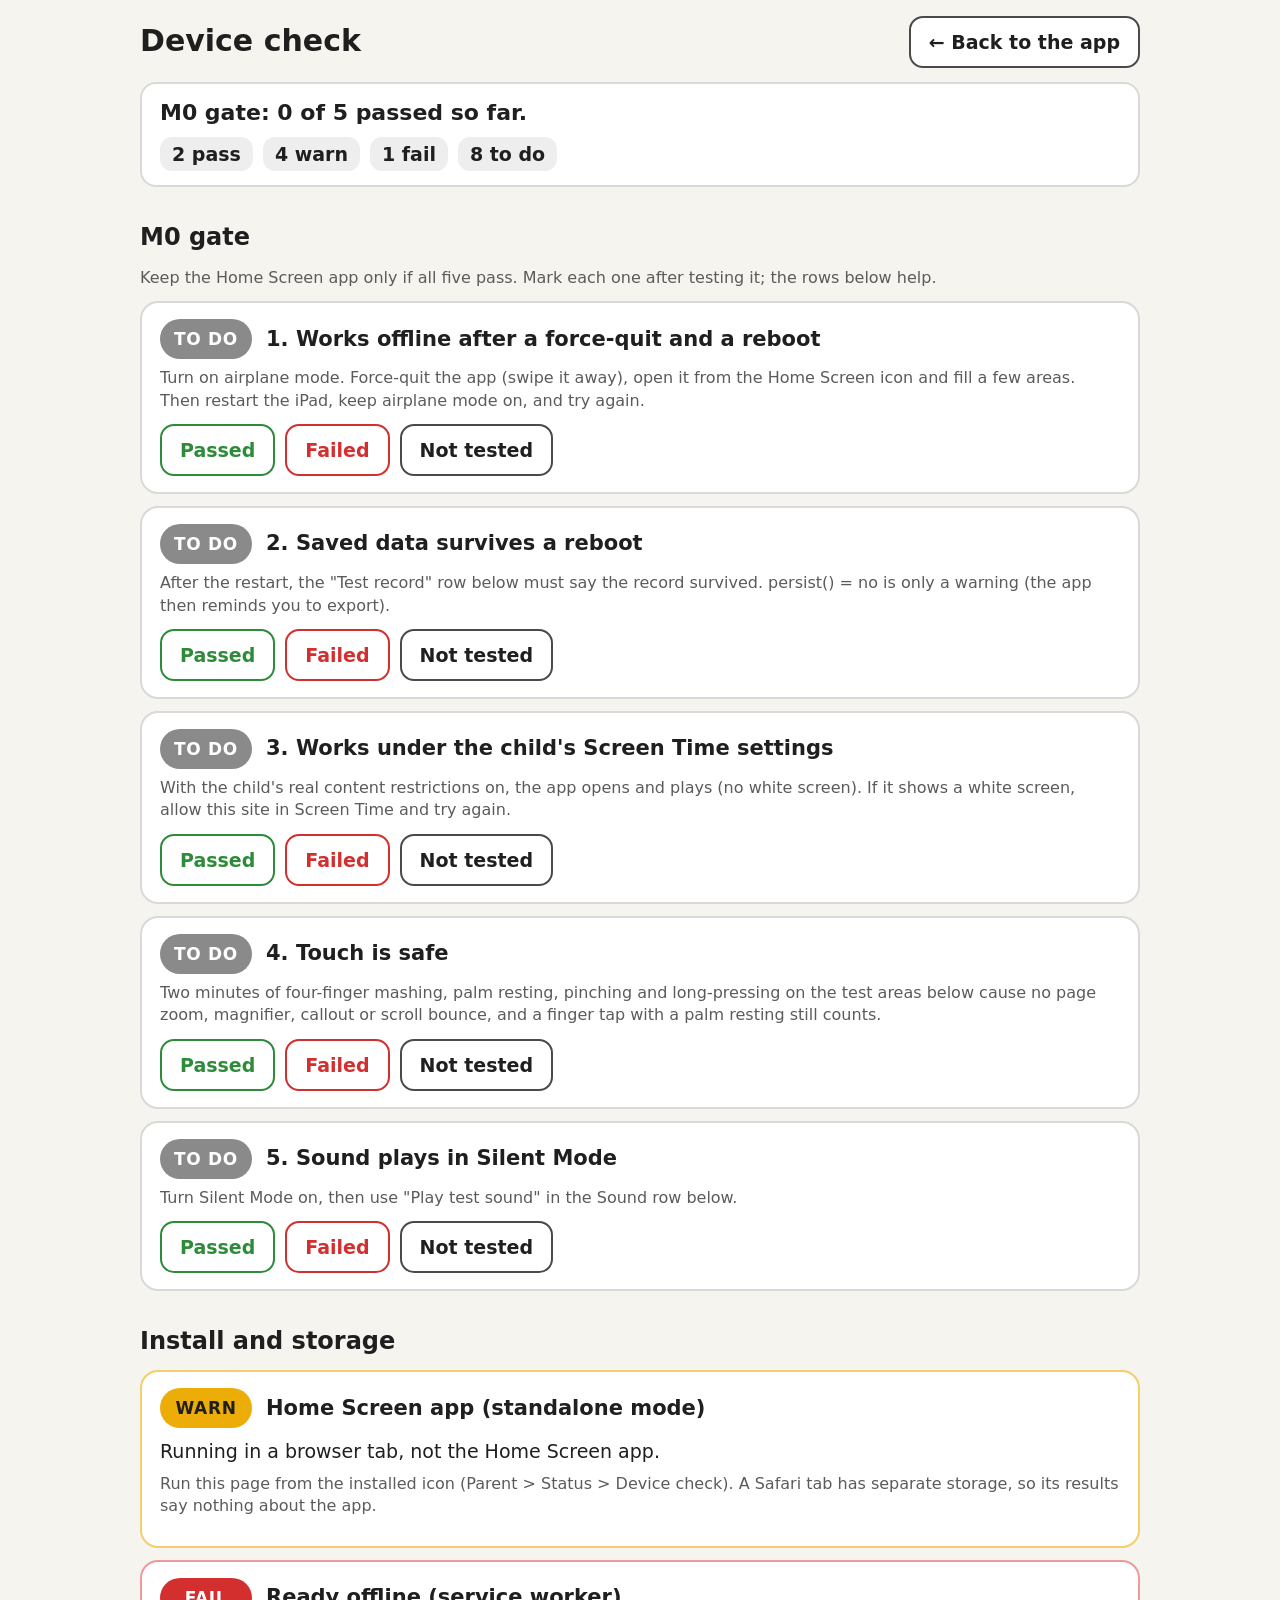
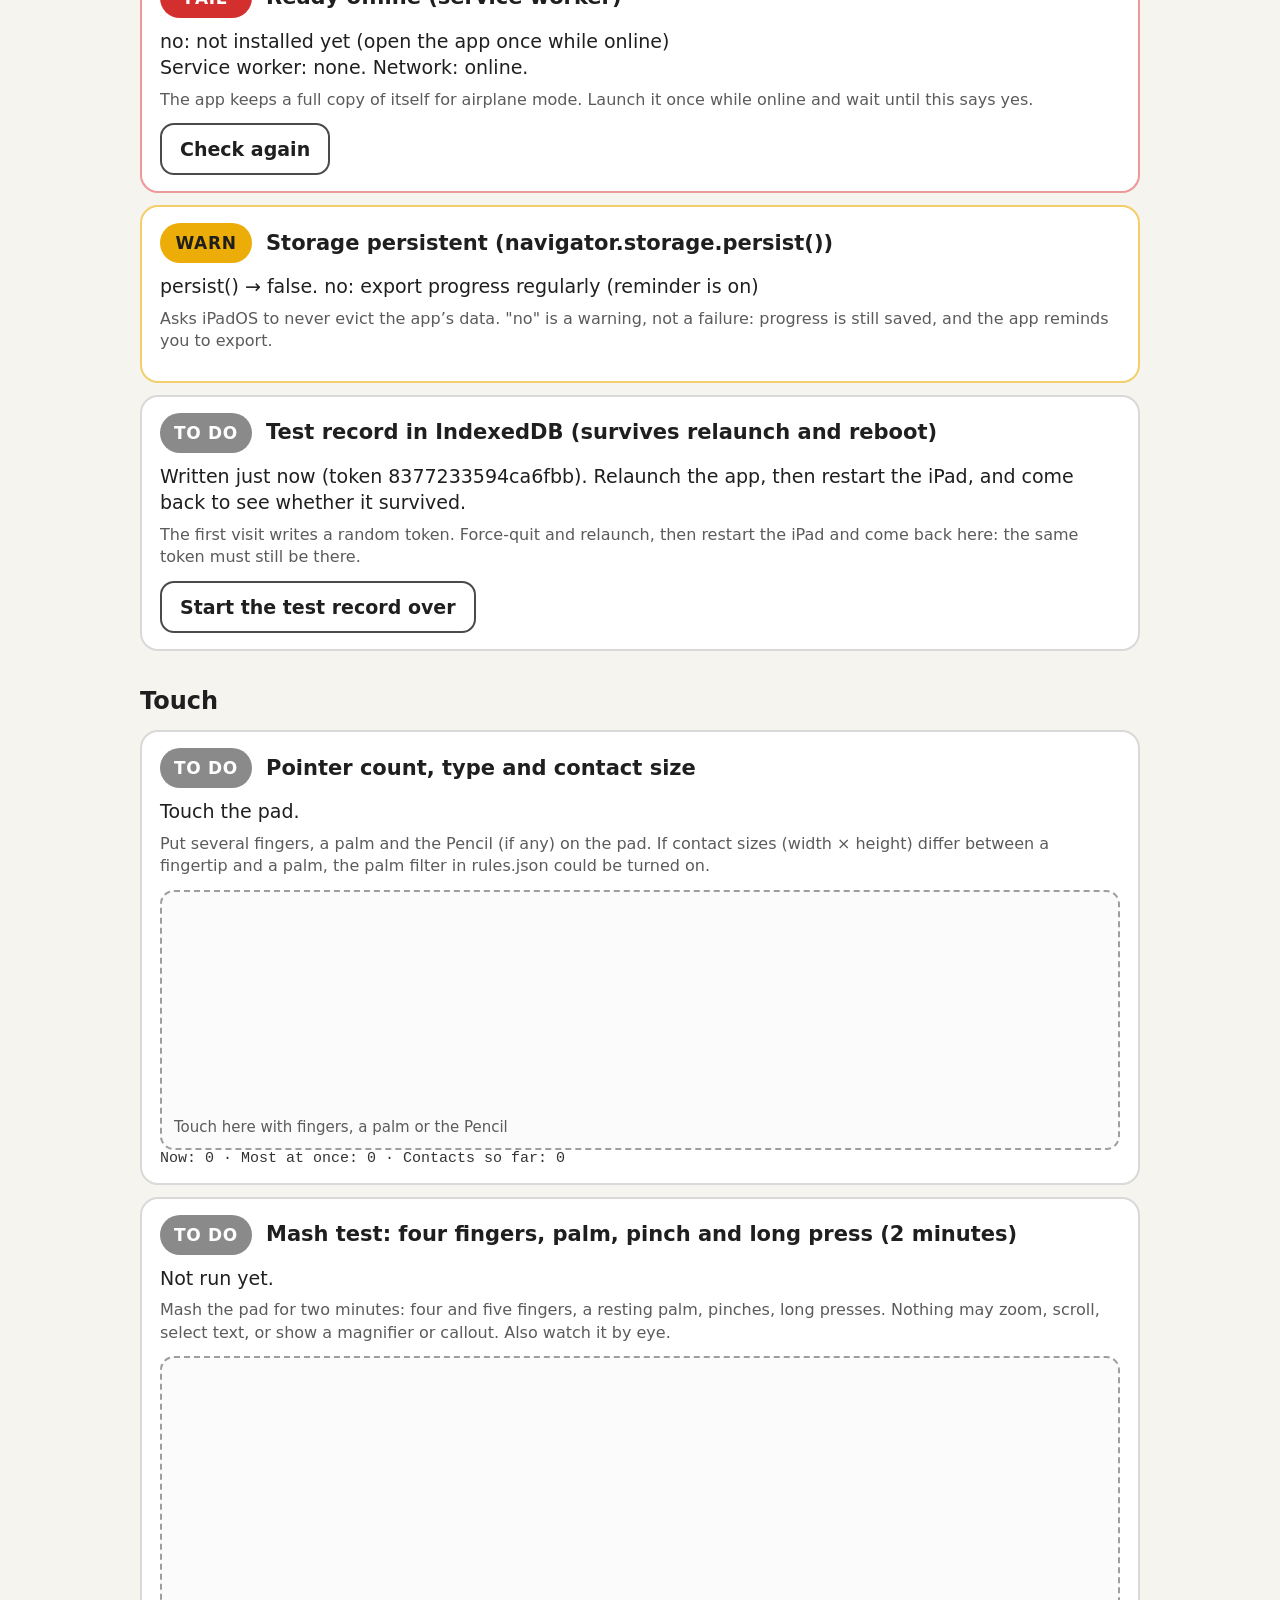
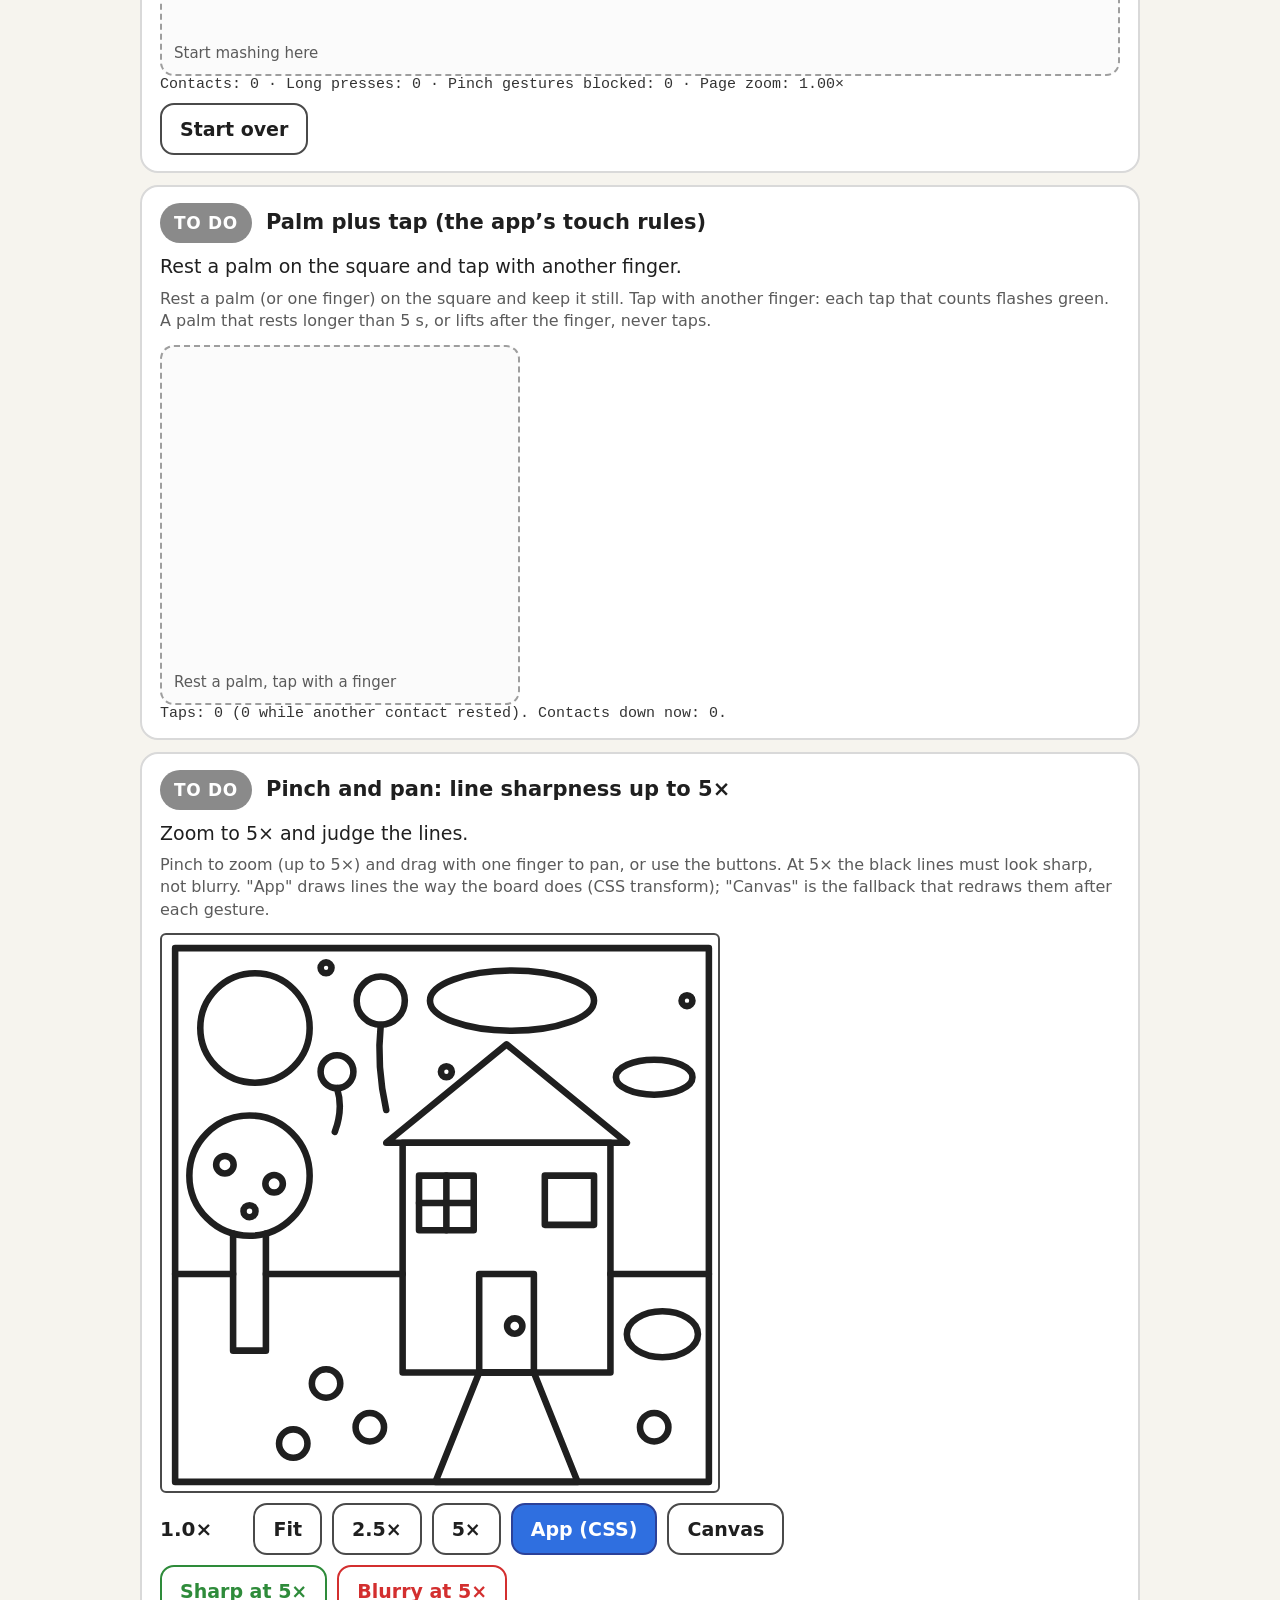
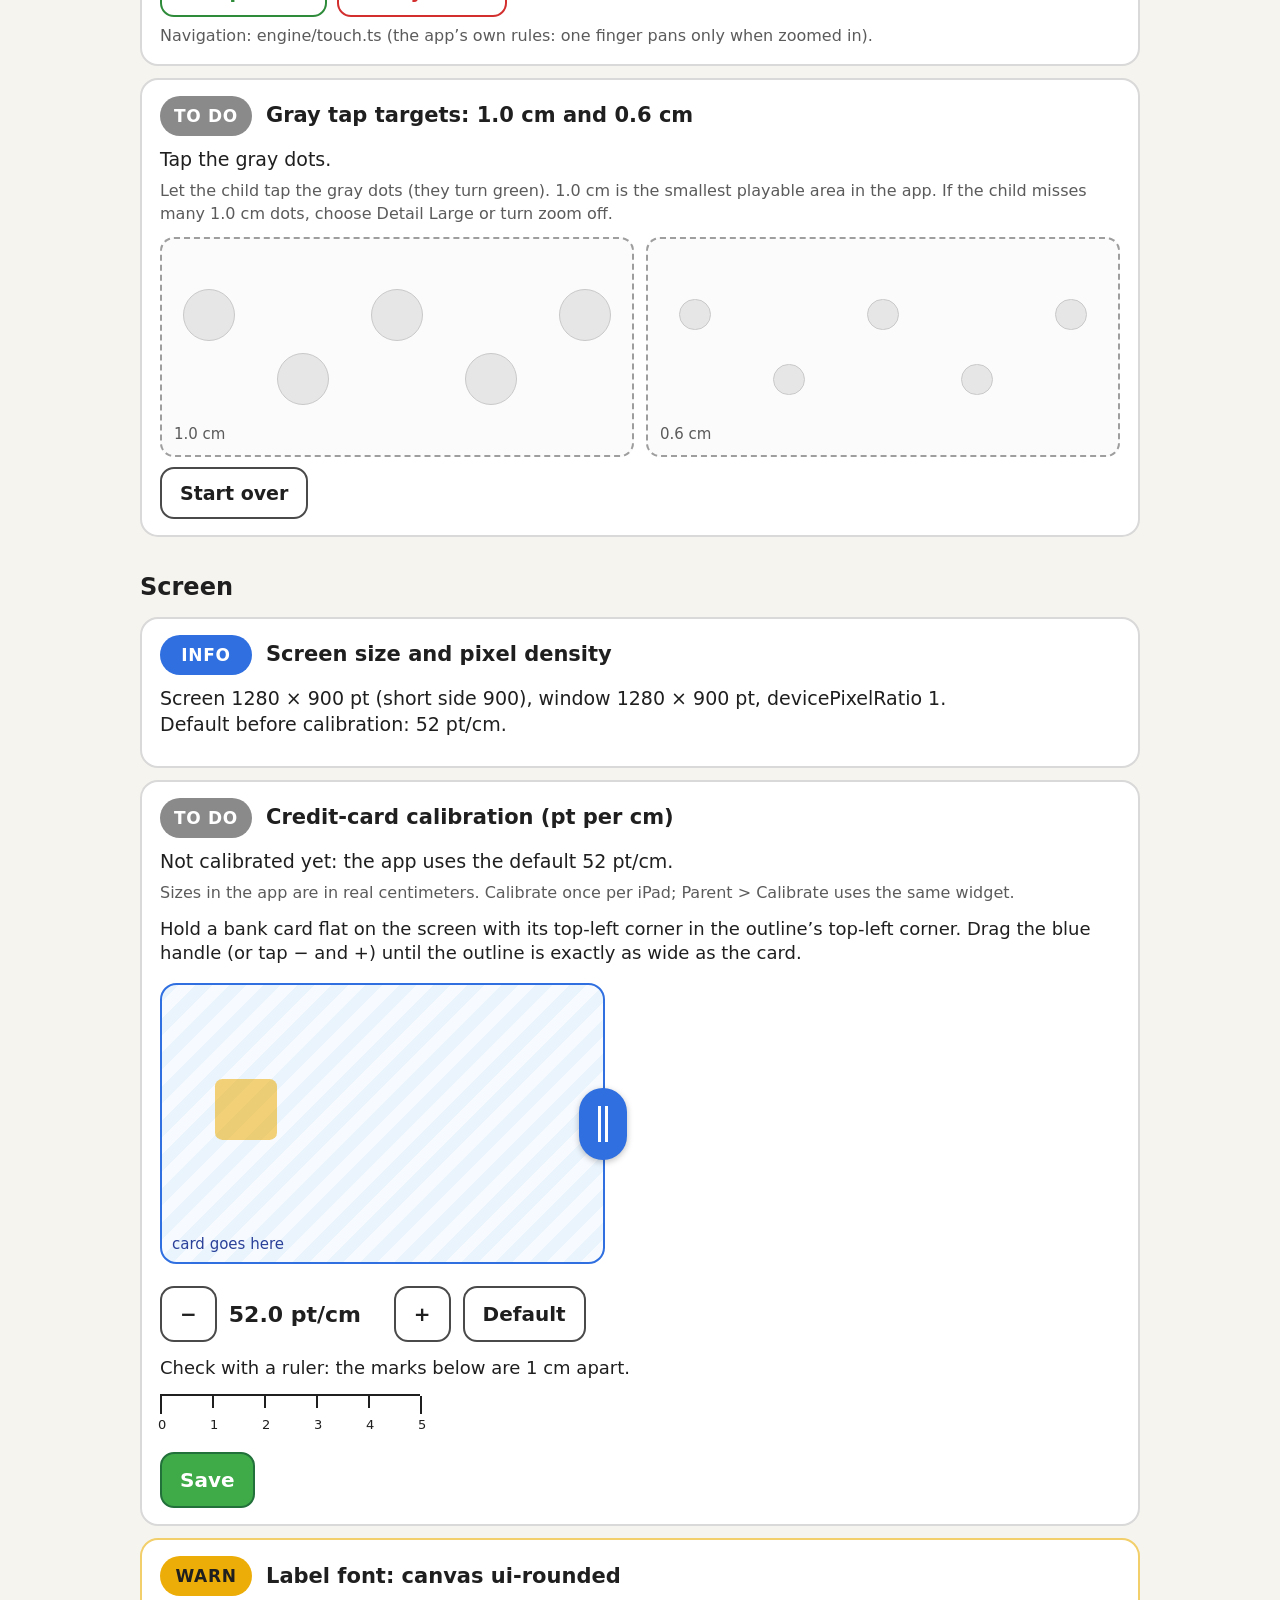
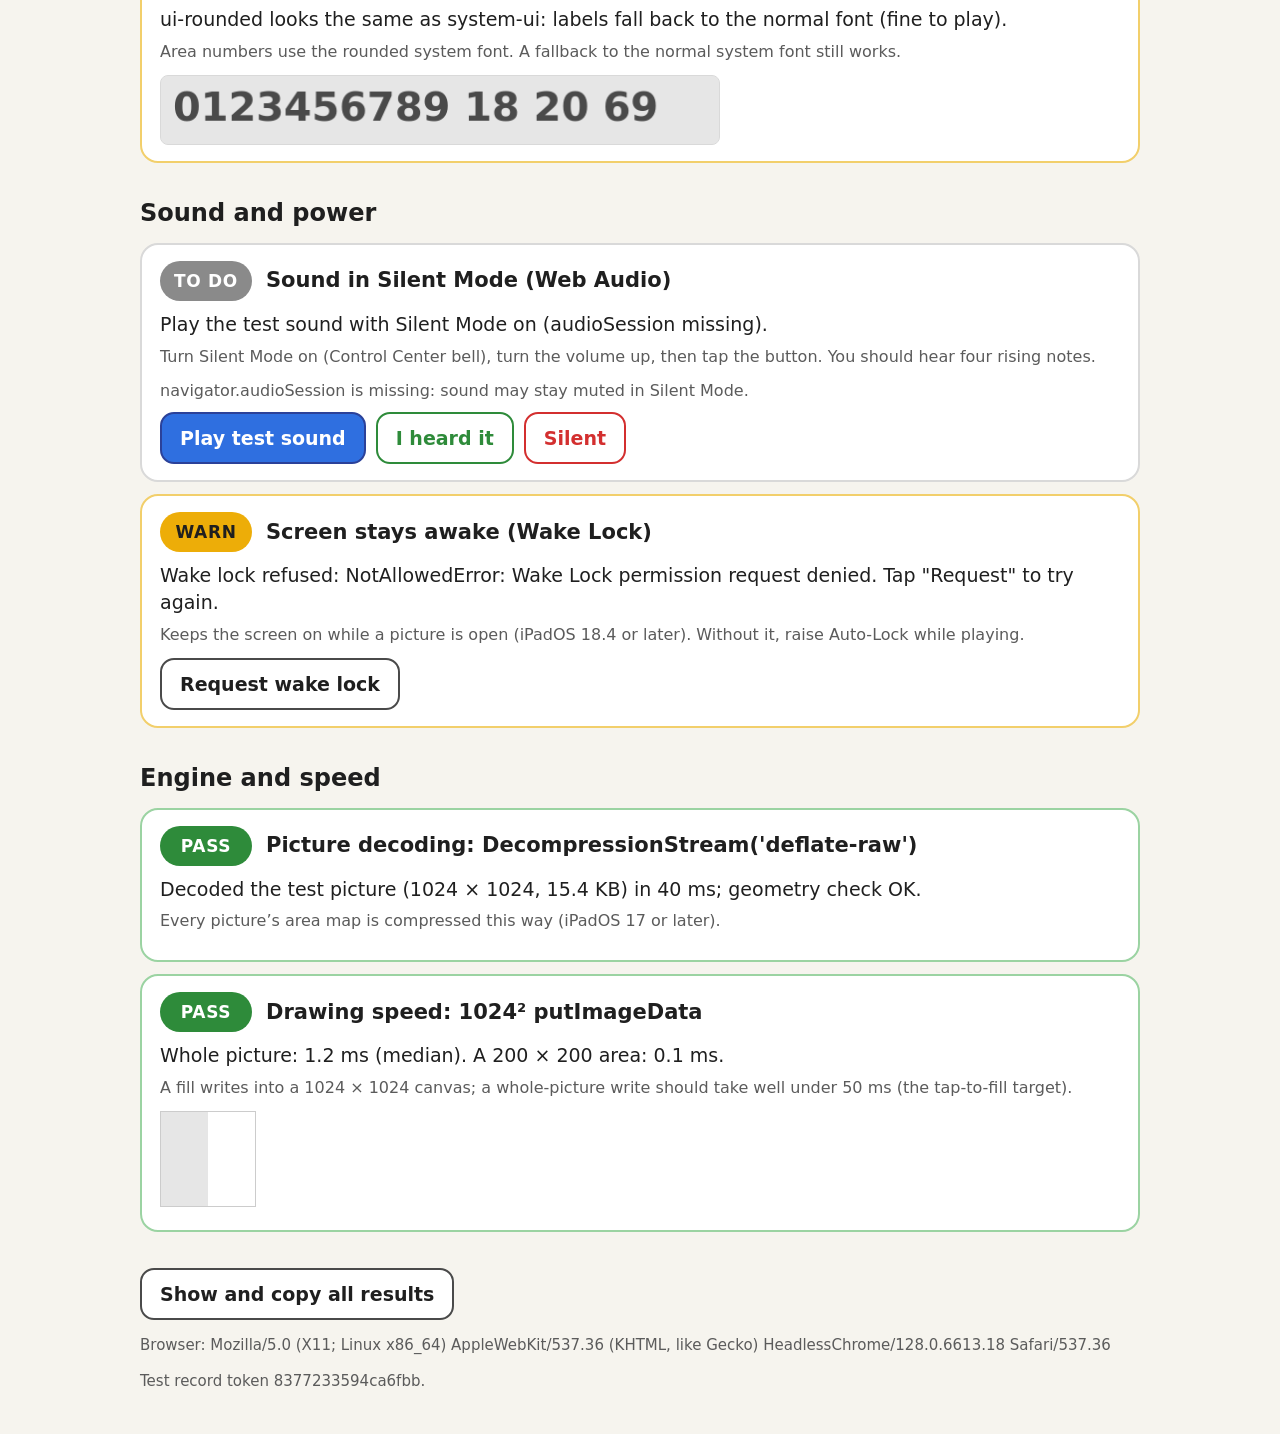
==== check.html @ 1b54b879 "Deploy 765f2a9235a5 from 115c218" ====
<!doctype html>
<html lang="en">
<head>
  <script>(function () {
  var q = location.search;
  var mute = /[?&]mute\b/.test(q) || navigator.webdriver === true || (false && !/[?&]sound\b/.test(q));
  if (!mute) return;
  window.__cbnMuted = true;
  var AC = window.AudioContext || window.webkitAudioContext;
  if (AC) {
    var getDest = null;
    for (var p = AC.prototype; p && !getDest; p = Object.getPrototypeOf(p)) {
      var d = Object.getOwnPropertyDescriptor(p, 'destination');
      if (d && d.get) getDest = d.get;
    }
    var Muted = class extends AC {
      constructor(options) {
        super(options);
        var silent = this.createGain();
        silent.gain.value = 0;
        silent.connect(getDest.call(this));
        Object.defineProperty(this, 'destination', { value: silent, configurable: true });
      }
    };
    window.AudioContext = Muted;
    window.webkitAudioContext = Muted;
  }
  var play = HTMLMediaElement.prototype.play;
  HTMLMediaElement.prototype.play = function () { this.muted = true; return play.call(this); };
})();</script>

  <meta charset="utf-8" />
  <meta name="viewport" content="width=device-width, initial-scale=1, viewport-fit=cover, user-scalable=no" />
  <meta name="mobile-web-app-capable" content="yes" />
  <meta name="apple-mobile-web-app-capable" content="yes" />
  <meta name="apple-mobile-web-app-status-bar-style" content="default" />
  <meta name="apple-mobile-web-app-title" content="Colors" />
  <meta name="theme-color" content="#FFFFFF" />
  <meta name="format-detection" content="telephone=no" />
  <link rel="manifest" href="./manifest.webmanifest" />
  <link rel="apple-touch-icon" href="./icons/apple-touch-icon.png" />
  <link rel="icon" type="image/png" sizes="192x192" href="./icons/icon-192.png" />
  <title>Device check · Color by Numbers</title>
  <style>:root{--lightningcss-light:initial;--lightningcss-dark: ;color-scheme:light;--ink:#1f1f1f;--muted:#5b5b5b;--line:#d9d9d9;--pass:#2e8b3a;--warn:#edad08;--fail:#d32f2f;--todo:#8a8a8a;--info:#2f6fe0}*{box-sizing:border-box}html{text-size-adjust:100%}body{color:var(--ink);touch-action:pan-y;overscroll-behavior:none;-webkit-tap-highlight-color:transparent;padding:max(16px, env(safe-area-inset-top)) max(16px, env(safe-area-inset-right)) max(24px, env(safe-area-inset-bottom)) max(16px, env(safe-area-inset-left));background:#f6f4ee;margin:0;font:18px/1.4 system-ui,-apple-system,sans-serif}#check{max-width:1000px;margin:0 auto}h1{margin:4px 0 6px;font-size:30px}h2{margin:34px 0 12px;font-size:24px}h3{margin:0;font-size:21px}a.back,button,.btn{min-width:52px;min-height:52px;color:var(--ink);touch-action:manipulation;-webkit-user-select:none;user-select:none;cursor:pointer;background:#fff;border:2px solid #4a4a4a;border-radius:14px;justify-content:center;align-items:center;gap:8px;padding:0 18px;font:600 19px system-ui,-apple-system,sans-serif;text-decoration:none;display:inline-flex}button.on{color:#fff;background:#2f6fe0;border-color:#2b4199}button.good{border-color:var(--pass);color:var(--pass)}button.bad{border-color:var(--fail);color:var(--fail)}.topbar{flex-wrap:wrap;justify-content:space-between;align-items:center;gap:12px;display:flex}.summary{border:2px solid var(--line);background:#fff;border-radius:16px;margin:14px 0 0;padding:14px 18px;font-size:19px}.summary strong{font-size:22px}.counts{flex-wrap:wrap;gap:10px;margin-top:8px;display:flex}.item{border:2px solid var(--line);background:#fff;border-radius:18px;margin:12px 0;padding:16px 18px}.item[data-status=pass]{border-color:#9bd3a2}.item[data-status=warn]{border-color:#f2cf6b}.item[data-status=fail]{border-color:#ee9a9a}.item-head{align-items:center;gap:14px;display:flex}.pill{letter-spacing:.04em;color:#fff;background:var(--todo);border-radius:20px;flex:none;justify-content:center;align-items:center;min-width:92px;height:40px;padding:0 12px;font:800 17px system-ui,-apple-system,sans-serif;display:inline-flex}.pill[data-status=pass]{background:var(--pass)}.pill[data-status=warn]{background:var(--warn);color:#1f1f1f}.pill[data-status=fail]{background:var(--fail)}.pill[data-status=info]{background:var(--info)}.pill[data-status=running]{background:#6b2c83}.detail{white-space:pre-line;margin:10px 0 0;font-size:19px}.detail:empty{display:none}.help{color:var(--muted);margin:8px 0 0;font-size:16px}.body{margin-top:12px}.row{flex-wrap:wrap;align-items:center;gap:10px;margin-top:10px;display:flex}.mono{white-space:pre-wrap;color:#333;font:15px ui-monospace,Menlo,monospace}.pad{touch-action:none;-webkit-user-select:none;user-select:none;-webkit-touch-callout:none;background:#fbfbfb;border:2px dashed #9e9e9e;border-radius:14px;position:relative;overflow:hidden}.pad .hint{color:var(--muted);pointer-events:none;font-size:15px;position:absolute;inset:auto 12px 10px}.dot{pointer-events:none;background:#2f6fe026;border:3px solid #2f6fe0;border-radius:50%;width:44px;height:44px;margin:-22px 0 0 -22px;position:absolute}.dot.big{background:#d95f1426;border-color:#d95f14}.flash{pointer-events:none;border:6px solid #3eaa48;border-radius:50%;width:72px;height:72px;margin:-36px 0 0 -36px;animation:.6s ease-out forwards flash;position:absolute}@keyframes flash{0%{opacity:1;transform:scale(.4)}to{opacity:0;transform:scale(1.3)}}.board{touch-action:none;-webkit-user-select:none;user-select:none;-webkit-touch-callout:none;background:#fff;border:2px solid #4a4a4a;border-radius:6px;position:relative;overflow:hidden}.stage{transform-origin:0 0;position:absolute;top:0;left:0}.stage img{-webkit-user-drag:none;-webkit-user-select:none;user-select:none;pointer-events:none;width:100%;height:100%;display:block}.board canvas.redraw{pointer-events:none;position:absolute;top:0;left:0}.zoom-readout{min-width:6ch;font:700 20px system-ui,-apple-system,sans-serif}.targets{grid-template-columns:1fr 1fr;gap:12px;display:grid}.targets .pad{height:220px}.target{pointer-events:none;background:#e6e6e6;border:1px solid #c9c9c9;border-radius:50%;transition:background .15s;position:absolute}.target.hit{background:#3eaa48;border-color:#22703a}.fontsample{border:1px solid var(--line);background:#e6e6e6;border-radius:8px;max-width:100%;display:block}.badge{background:#eee;border-radius:12px;padding:4px 12px;font-weight:700;display:inline-block}.badge.offline{background:#ffe9a8}footer{color:var(--muted);margin:36px 0 10px;font-size:15px}textarea.dump{width:100%;min-height:160px;font:13px ui-monospace,Menlo,monospace}</style>
  <script type="module" crossorigin src="./assets/check--JXqQwEp.js"></script>
  <link rel="modulepreload" crossorigin href="./assets/db-B4XbDQPq.js">
</head>
<body>
  <!-- Platform workstream: the M0 device check (PLAN §3, §10 "check.html items"). In the manifest scope on purpose. -->
  <div id="check"><p>Loading the device check…</p></div>
</body>
</html>
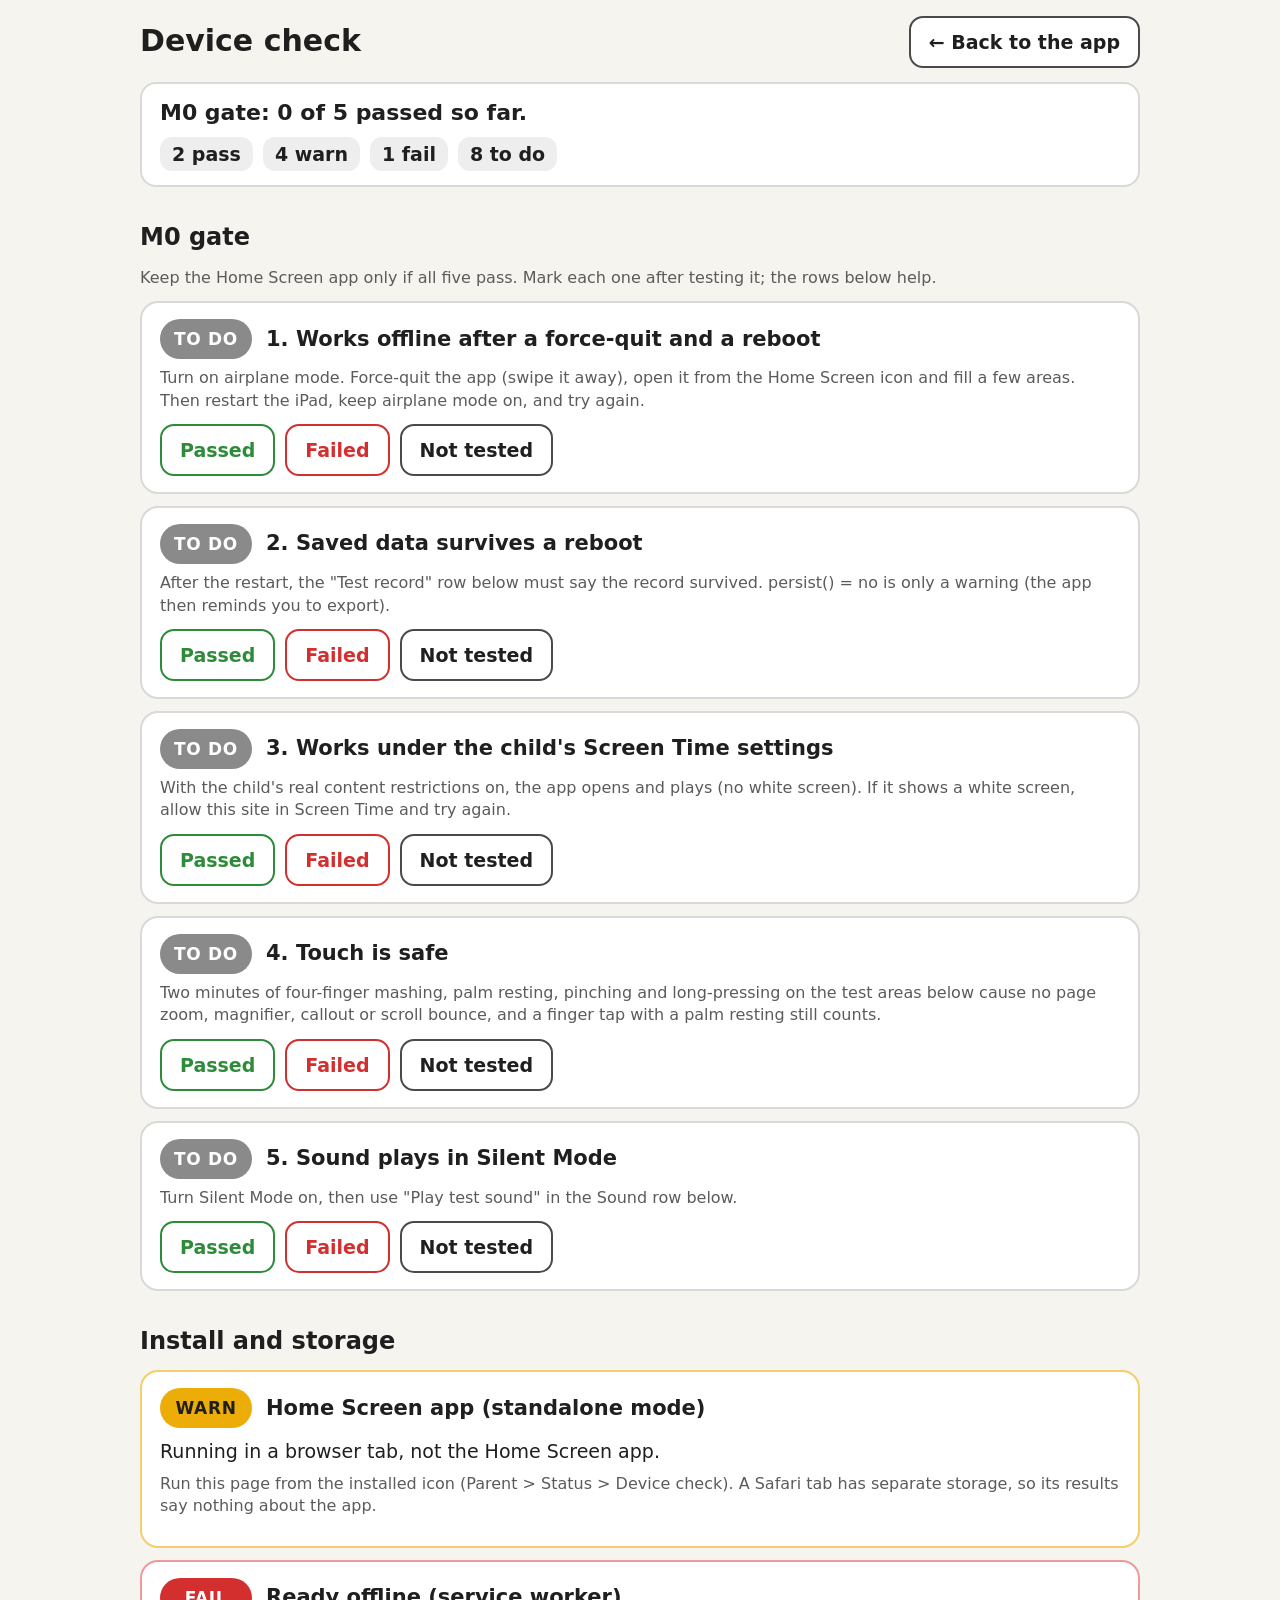
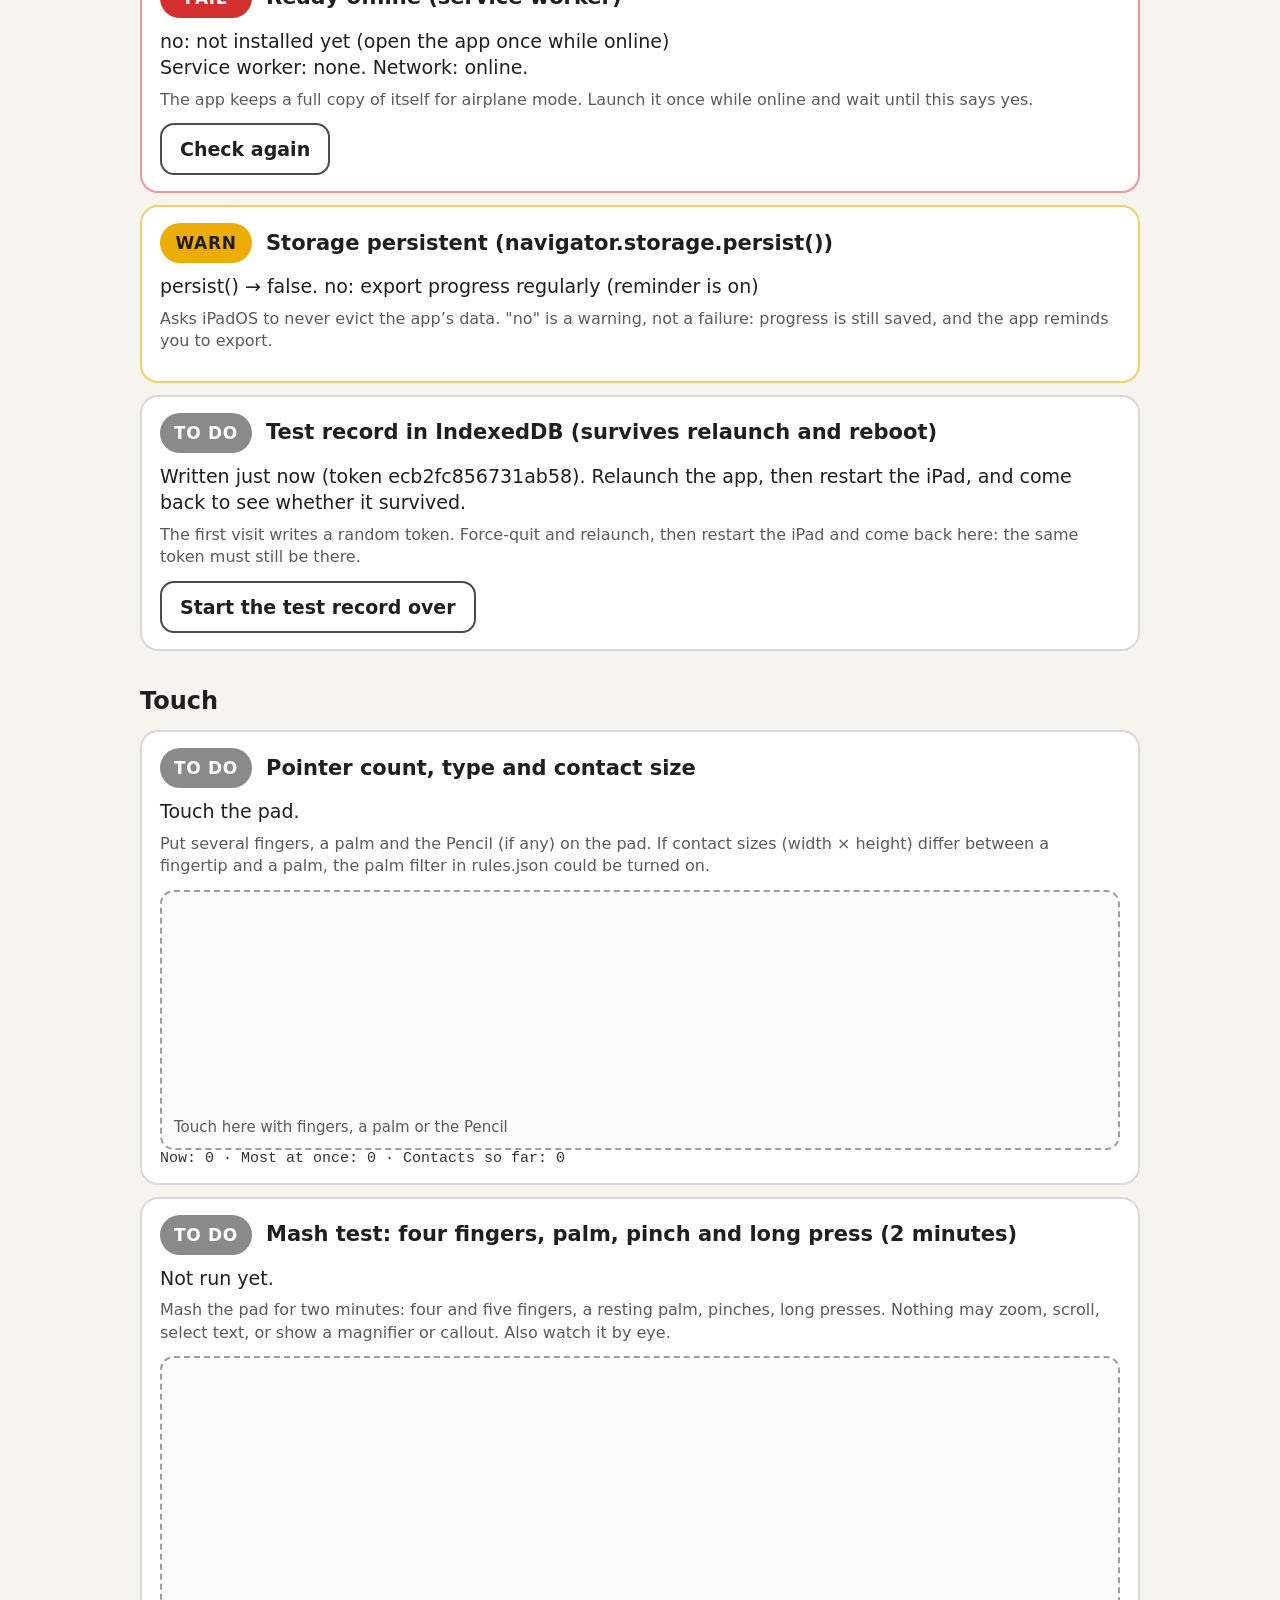
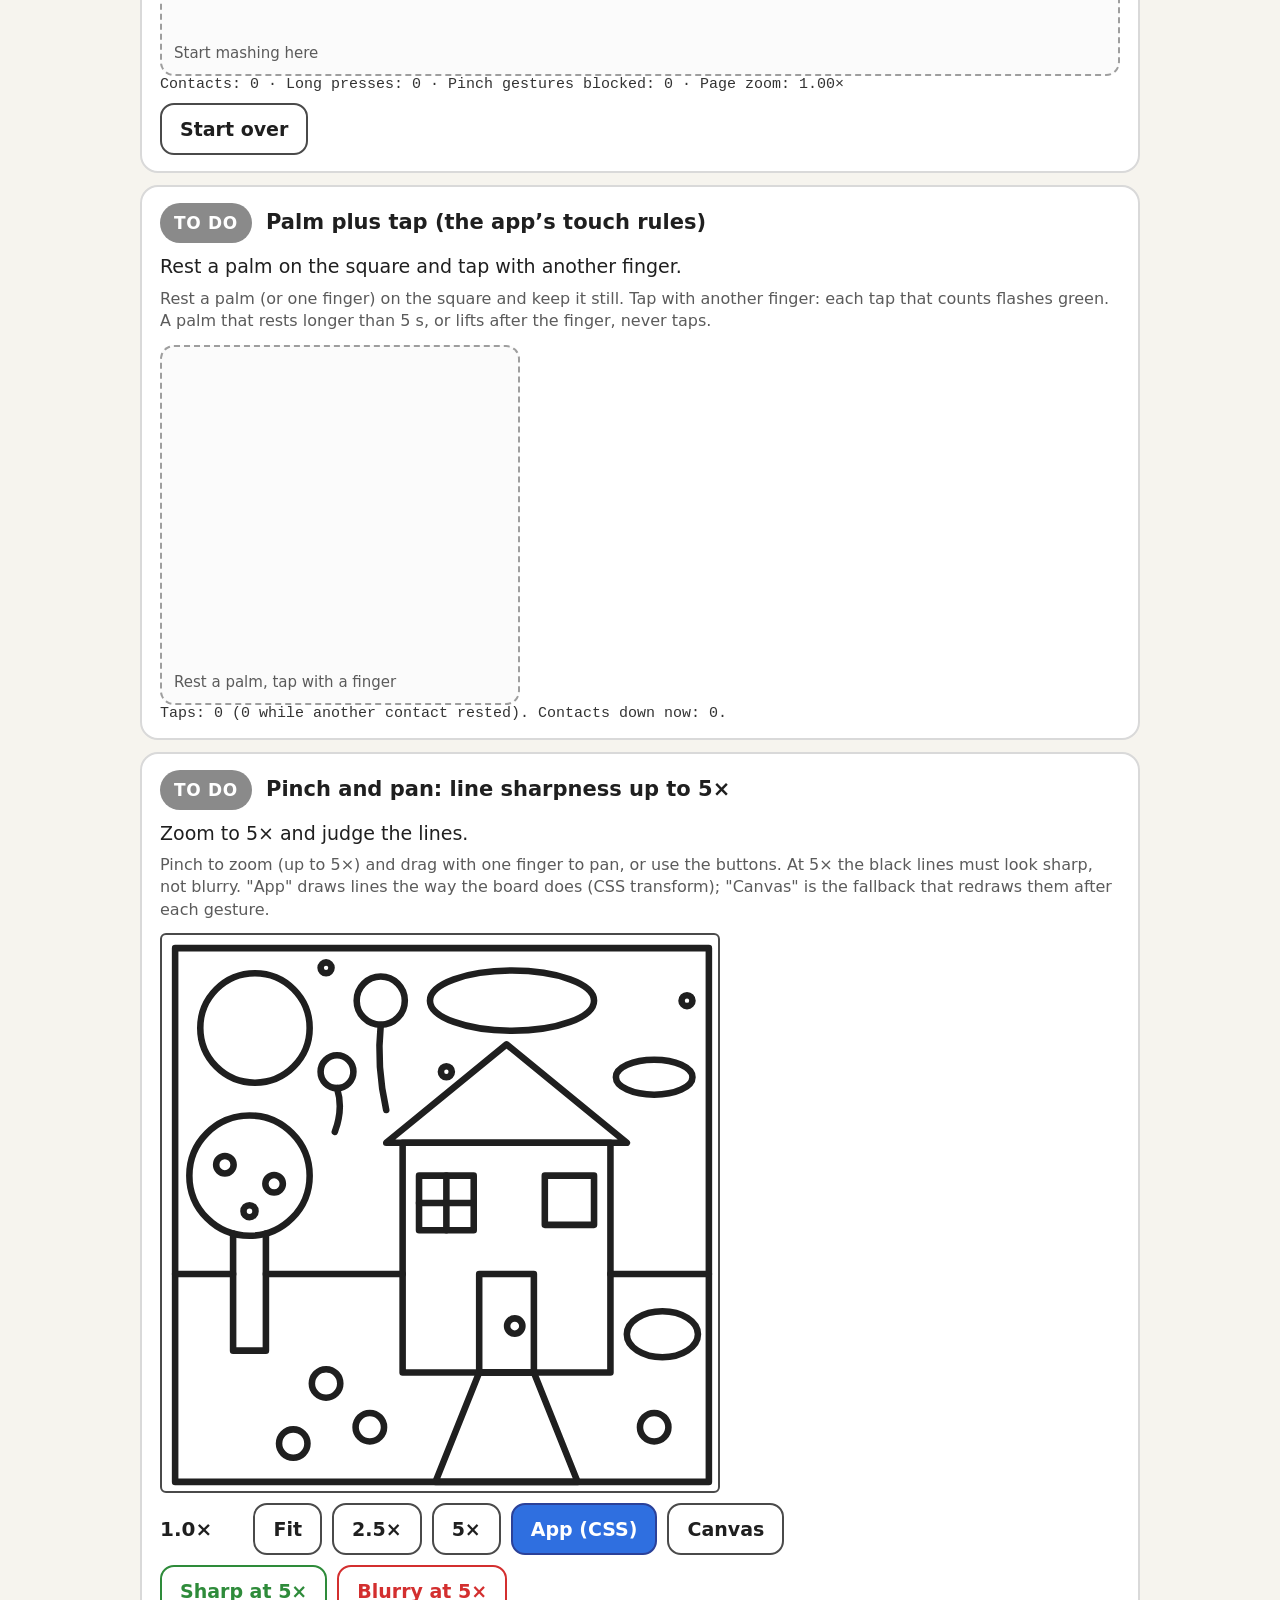
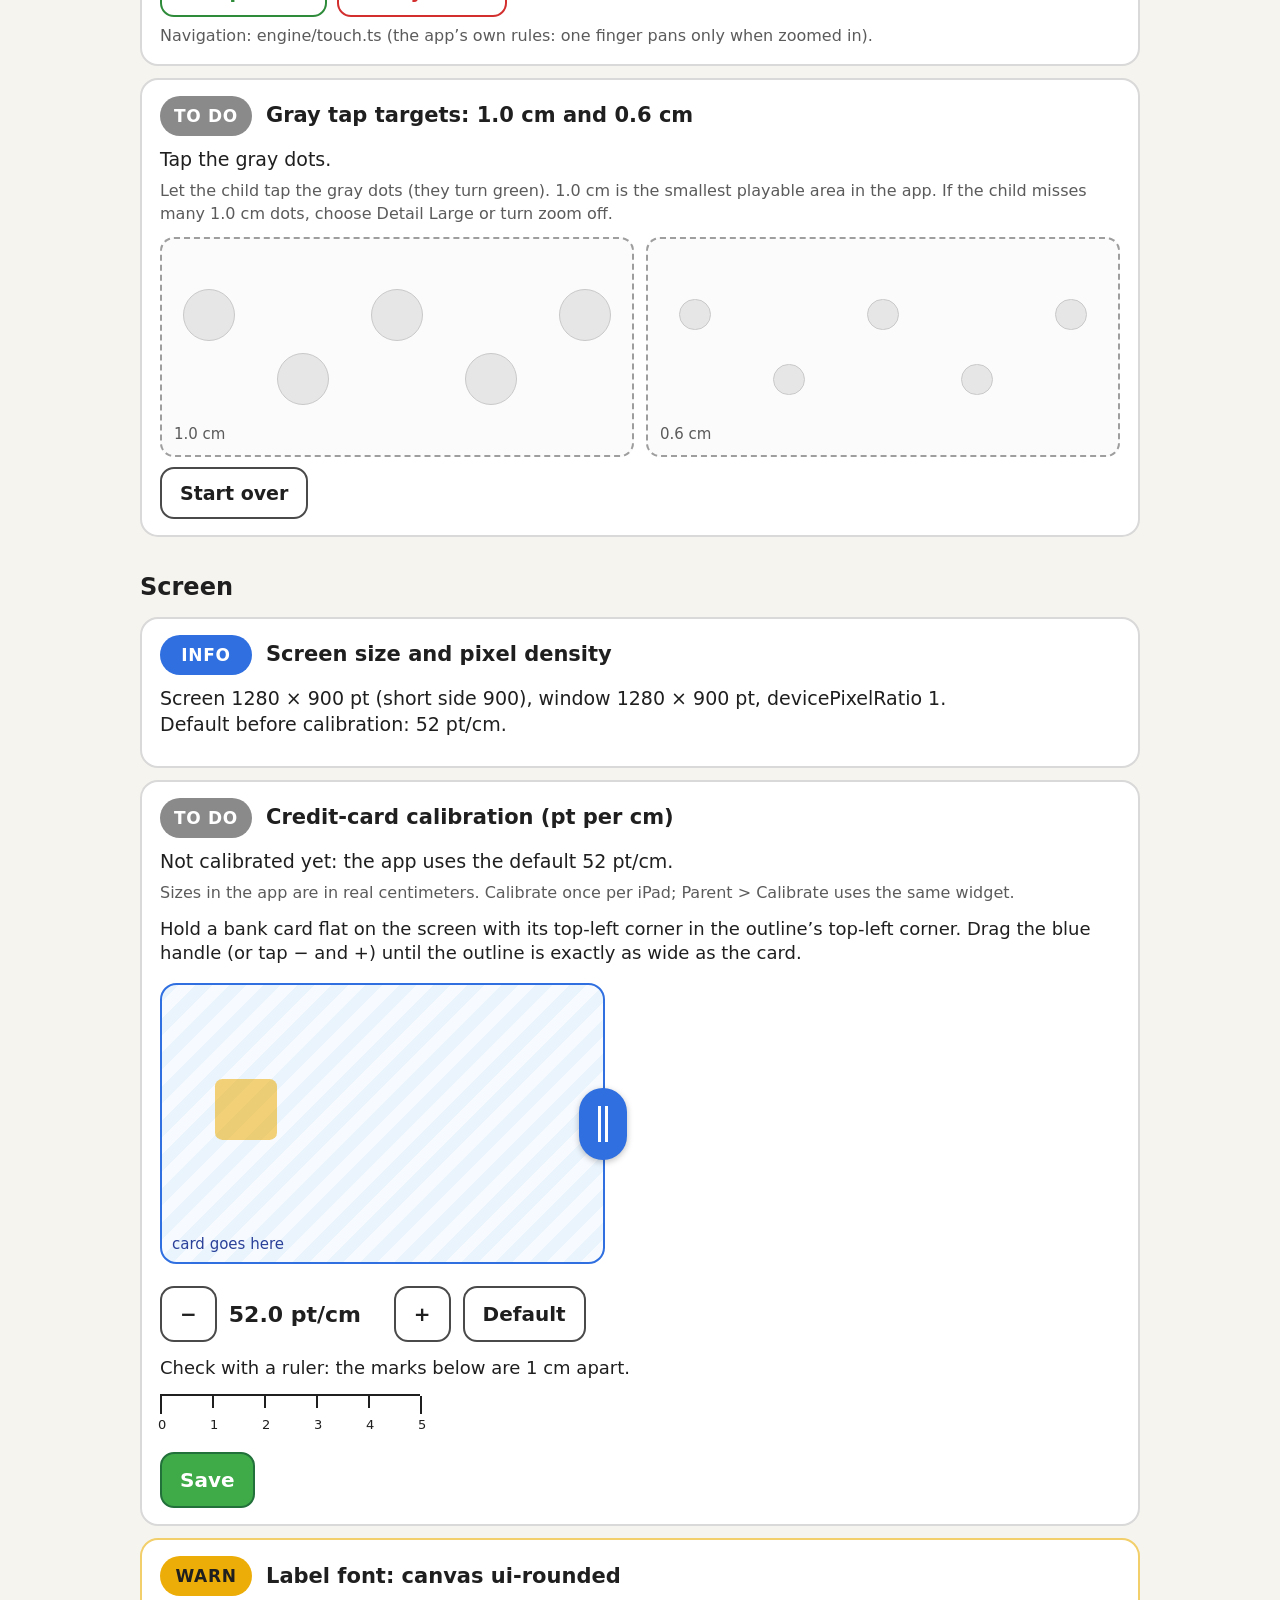
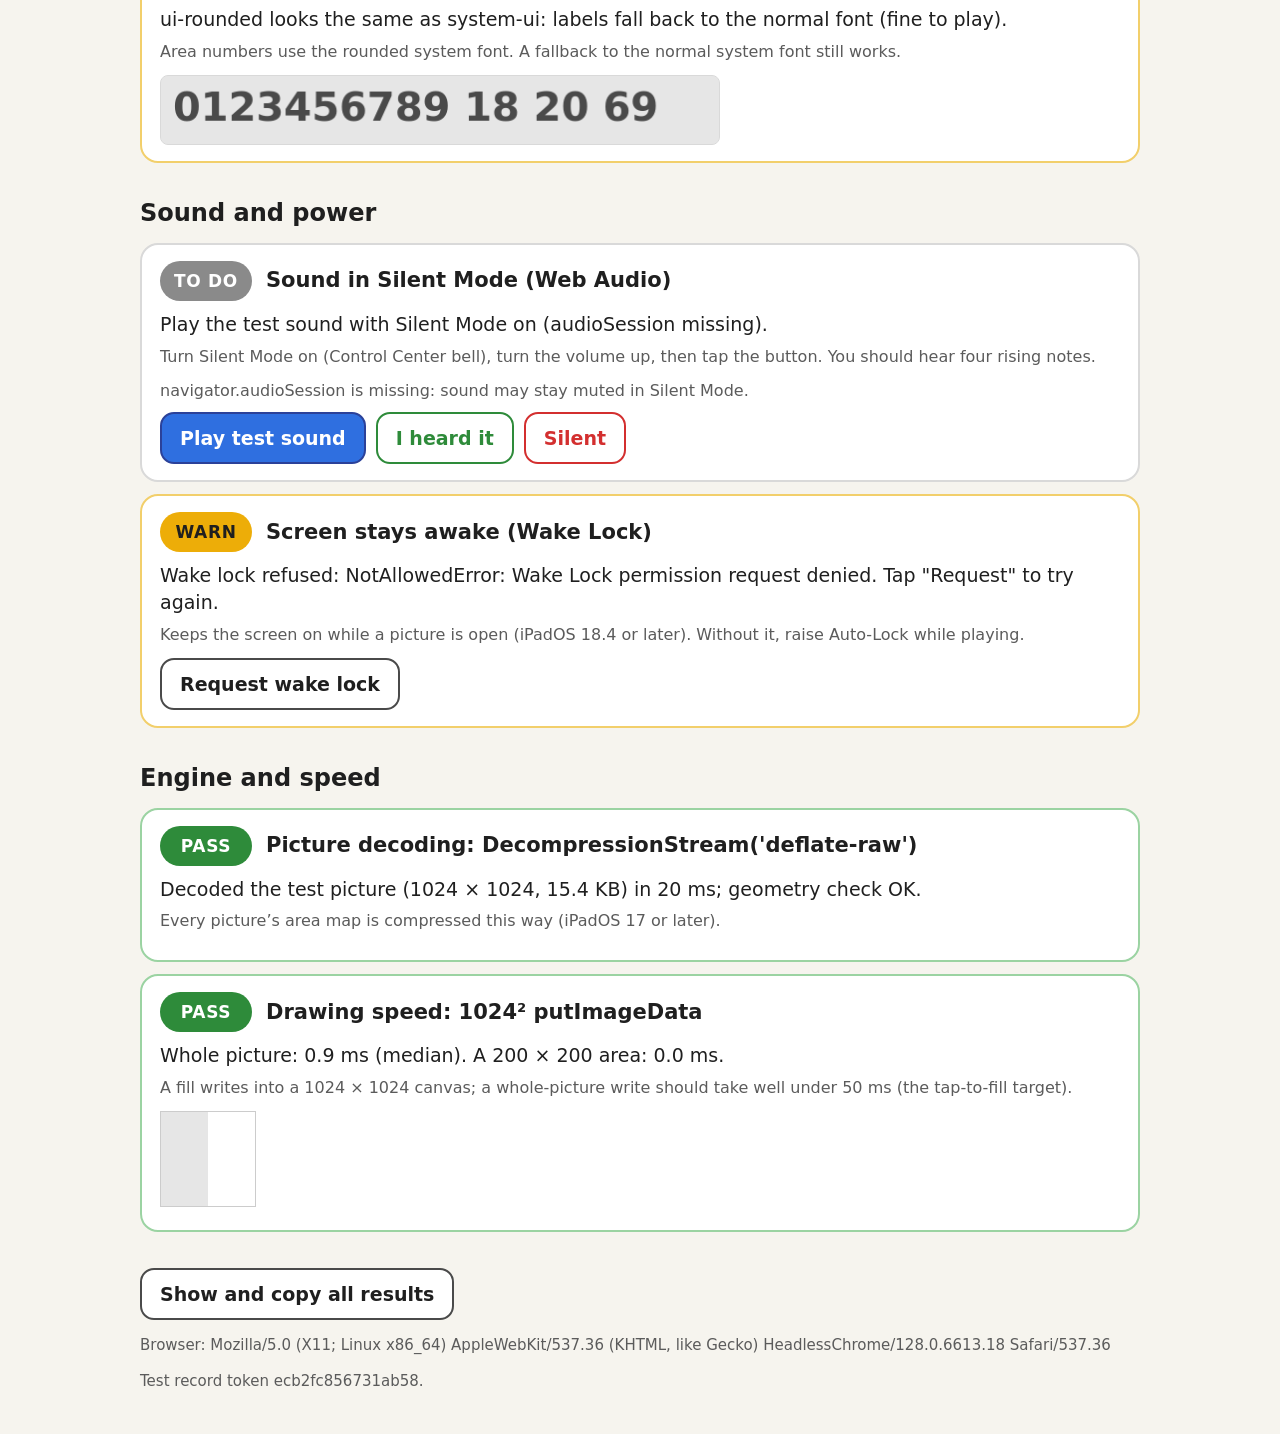
==== commit a8afe95f: "Deploy 6317a7e2ba36 from ee4afc4" ====
--- a/check.html
+++ b/check.html
@@ -42,8 +42,8 @@
   <link rel="icon" type="image/png" sizes="192x192" href="./icons/icon-192.png" />
   <title>Device check · Color by Numbers</title>
   <style>:root{--lightningcss-light:initial;--lightningcss-dark: ;color-scheme:light;--ink:#1f1f1f;--muted:#5b5b5b;--line:#d9d9d9;--pass:#2e8b3a;--warn:#edad08;--fail:#d32f2f;--todo:#8a8a8a;--info:#2f6fe0}*{box-sizing:border-box}html{text-size-adjust:100%}body{color:var(--ink);touch-action:pan-y;overscroll-behavior:none;-webkit-tap-highlight-color:transparent;padding:max(16px, env(safe-area-inset-top)) max(16px, env(safe-area-inset-right)) max(24px, env(safe-area-inset-bottom)) max(16px, env(safe-area-inset-left));background:#f6f4ee;margin:0;font:18px/1.4 system-ui,-apple-system,sans-serif}#check{max-width:1000px;margin:0 auto}h1{margin:4px 0 6px;font-size:30px}h2{margin:34px 0 12px;font-size:24px}h3{margin:0;font-size:21px}a.back,button,.btn{min-width:52px;min-height:52px;color:var(--ink);touch-action:manipulation;-webkit-user-select:none;user-select:none;cursor:pointer;background:#fff;border:2px solid #4a4a4a;border-radius:14px;justify-content:center;align-items:center;gap:8px;padding:0 18px;font:600 19px system-ui,-apple-system,sans-serif;text-decoration:none;display:inline-flex}button.on{color:#fff;background:#2f6fe0;border-color:#2b4199}button.good{border-color:var(--pass);color:var(--pass)}button.bad{border-color:var(--fail);color:var(--fail)}.topbar{flex-wrap:wrap;justify-content:space-between;align-items:center;gap:12px;display:flex}.summary{border:2px solid var(--line);background:#fff;border-radius:16px;margin:14px 0 0;padding:14px 18px;font-size:19px}.summary strong{font-size:22px}.counts{flex-wrap:wrap;gap:10px;margin-top:8px;display:flex}.item{border:2px solid var(--line);background:#fff;border-radius:18px;margin:12px 0;padding:16px 18px}.item[data-status=pass]{border-color:#9bd3a2}.item[data-status=warn]{border-color:#f2cf6b}.item[data-status=fail]{border-color:#ee9a9a}.item-head{align-items:center;gap:14px;display:flex}.pill{letter-spacing:.04em;color:#fff;background:var(--todo);border-radius:20px;flex:none;justify-content:center;align-items:center;min-width:92px;height:40px;padding:0 12px;font:800 17px system-ui,-apple-system,sans-serif;display:inline-flex}.pill[data-status=pass]{background:var(--pass)}.pill[data-status=warn]{background:var(--warn);color:#1f1f1f}.pill[data-status=fail]{background:var(--fail)}.pill[data-status=info]{background:var(--info)}.pill[data-status=running]{background:#6b2c83}.detail{white-space:pre-line;margin:10px 0 0;font-size:19px}.detail:empty{display:none}.help{color:var(--muted);margin:8px 0 0;font-size:16px}.body{margin-top:12px}.row{flex-wrap:wrap;align-items:center;gap:10px;margin-top:10px;display:flex}.mono{white-space:pre-wrap;color:#333;font:15px ui-monospace,Menlo,monospace}.pad{touch-action:none;-webkit-user-select:none;user-select:none;-webkit-touch-callout:none;background:#fbfbfb;border:2px dashed #9e9e9e;border-radius:14px;position:relative;overflow:hidden}.pad .hint{color:var(--muted);pointer-events:none;font-size:15px;position:absolute;inset:auto 12px 10px}.dot{pointer-events:none;background:#2f6fe026;border:3px solid #2f6fe0;border-radius:50%;width:44px;height:44px;margin:-22px 0 0 -22px;position:absolute}.dot.big{background:#d95f1426;border-color:#d95f14}.flash{pointer-events:none;border:6px solid #3eaa48;border-radius:50%;width:72px;height:72px;margin:-36px 0 0 -36px;animation:.6s ease-out forwards flash;position:absolute}@keyframes flash{0%{opacity:1;transform:scale(.4)}to{opacity:0;transform:scale(1.3)}}.board{touch-action:none;-webkit-user-select:none;user-select:none;-webkit-touch-callout:none;background:#fff;border:2px solid #4a4a4a;border-radius:6px;position:relative;overflow:hidden}.stage{transform-origin:0 0;position:absolute;top:0;left:0}.stage img{-webkit-user-drag:none;-webkit-user-select:none;user-select:none;pointer-events:none;width:100%;height:100%;display:block}.board canvas.redraw{pointer-events:none;position:absolute;top:0;left:0}.zoom-readout{min-width:6ch;font:700 20px system-ui,-apple-system,sans-serif}.targets{grid-template-columns:1fr 1fr;gap:12px;display:grid}.targets .pad{height:220px}.target{pointer-events:none;background:#e6e6e6;border:1px solid #c9c9c9;border-radius:50%;transition:background .15s;position:absolute}.target.hit{background:#3eaa48;border-color:#22703a}.fontsample{border:1px solid var(--line);background:#e6e6e6;border-radius:8px;max-width:100%;display:block}.badge{background:#eee;border-radius:12px;padding:4px 12px;font-weight:700;display:inline-block}.badge.offline{background:#ffe9a8}footer{color:var(--muted);margin:36px 0 10px;font-size:15px}textarea.dump{width:100%;min-height:160px;font:13px ui-monospace,Menlo,monospace}</style>
-  <script type="module" crossorigin src="./assets/check--JXqQwEp.js"></script>
-  <link rel="modulepreload" crossorigin href="./assets/db-B4XbDQPq.js">
+  <script type="module" crossorigin src="./assets/check-CkLsVIFR.js"></script>
+  <link rel="modulepreload" crossorigin href="./assets/db-CmQSsNIM.js">
 </head>
 <body>
   <!-- Platform workstream: the M0 device check (PLAN §3, §10 "check.html items"). In the manifest scope on purpose. -->
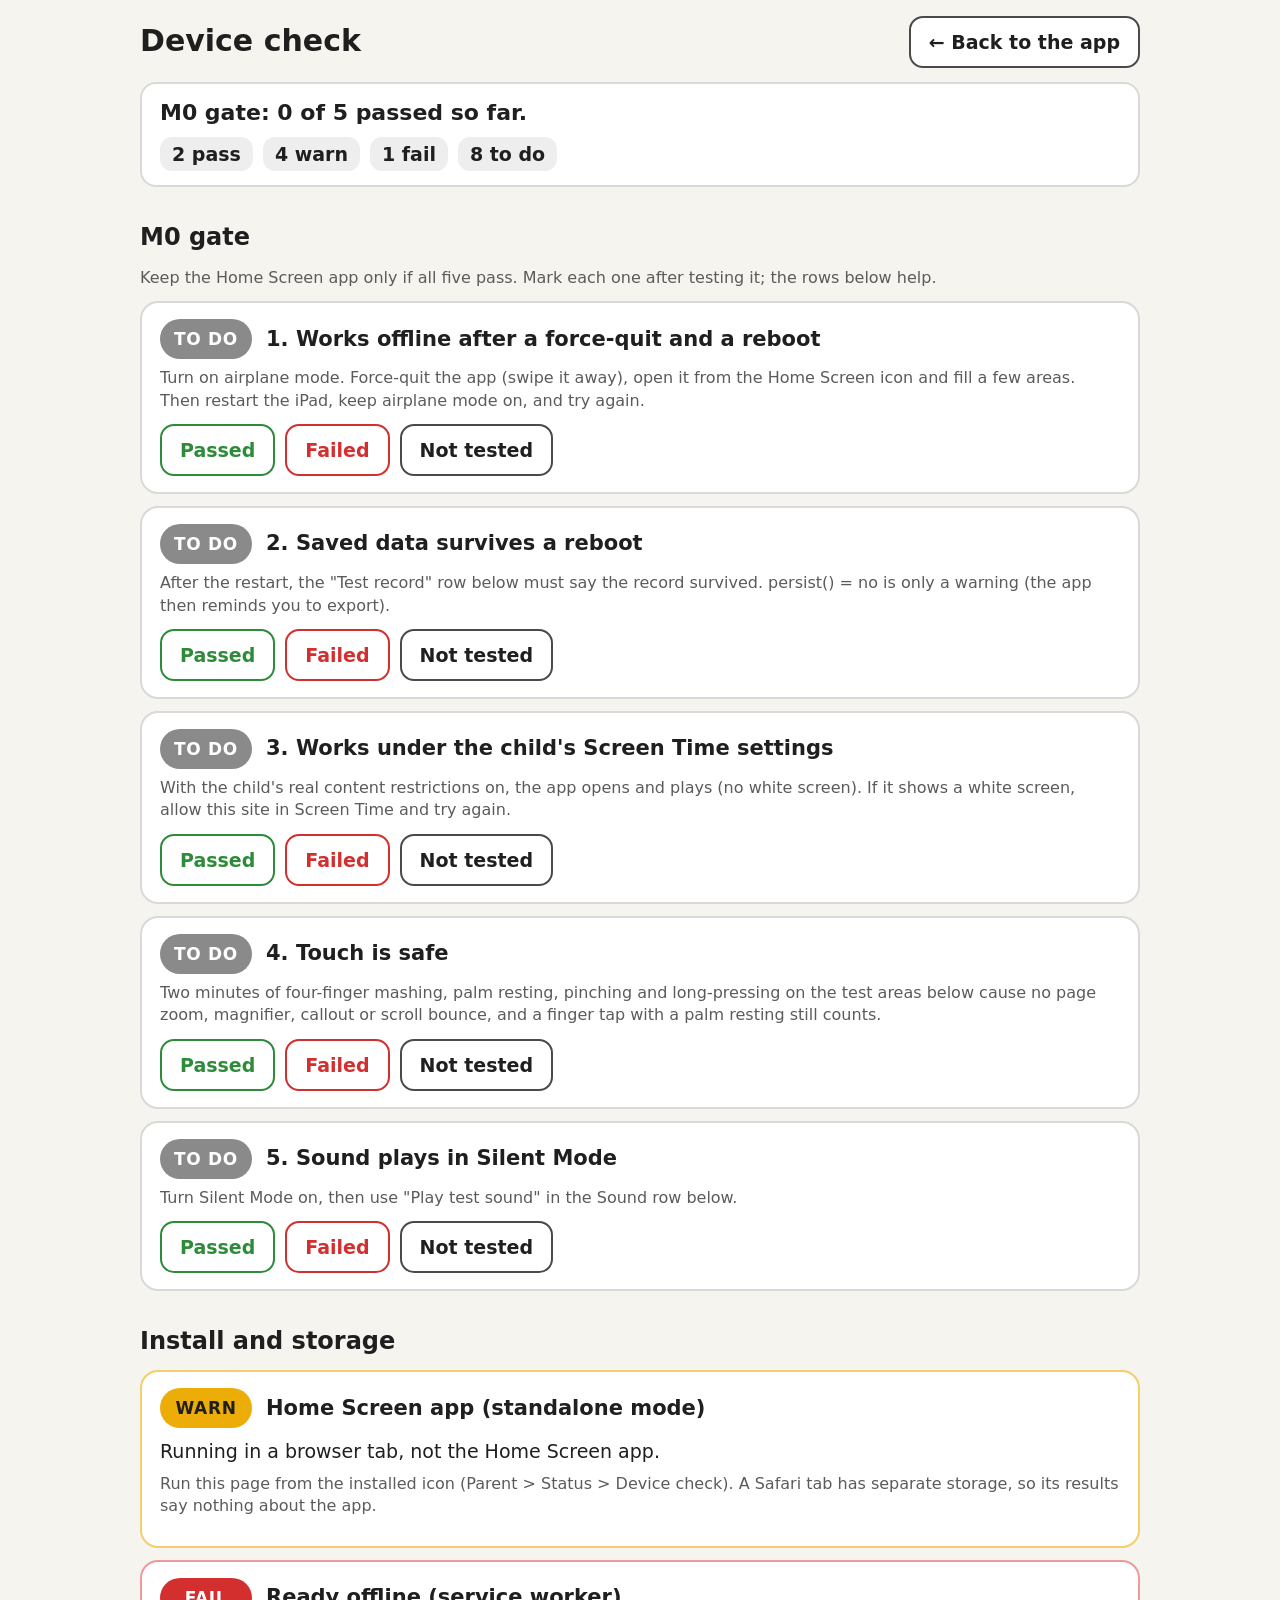
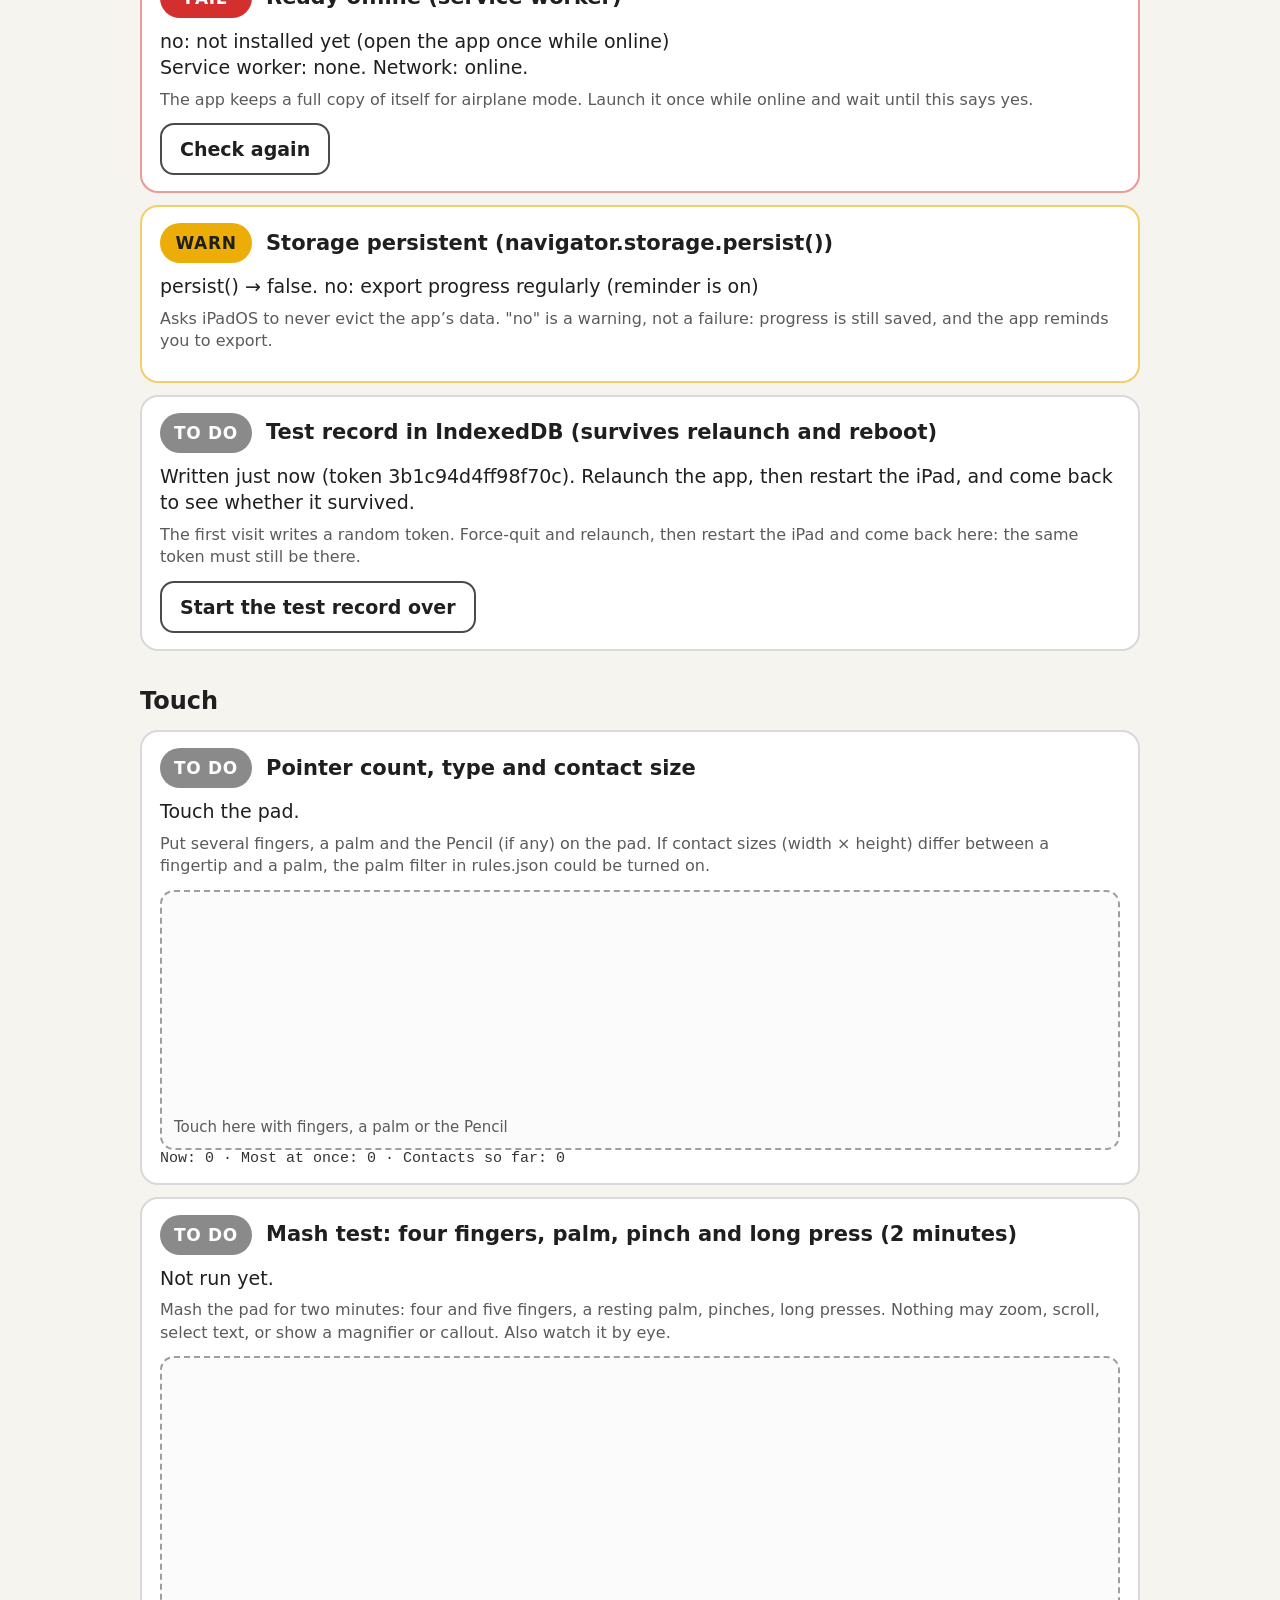
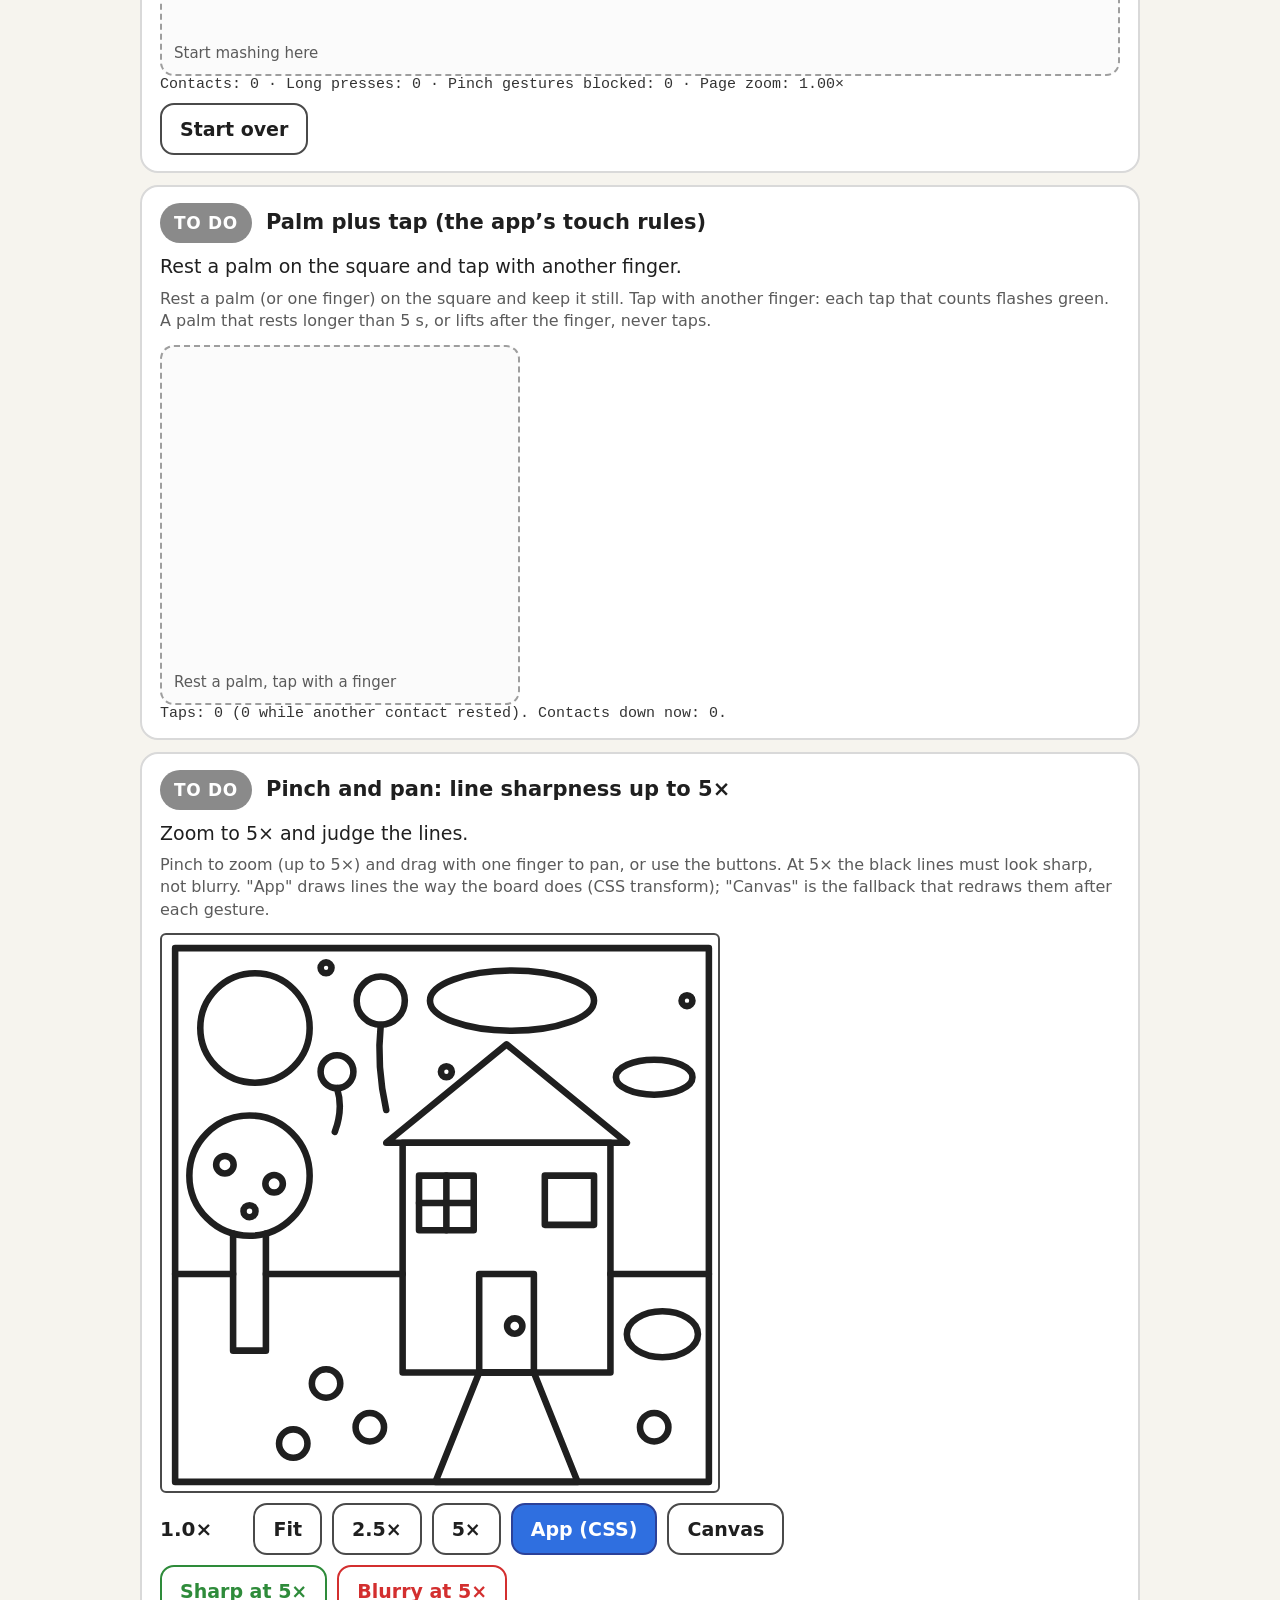
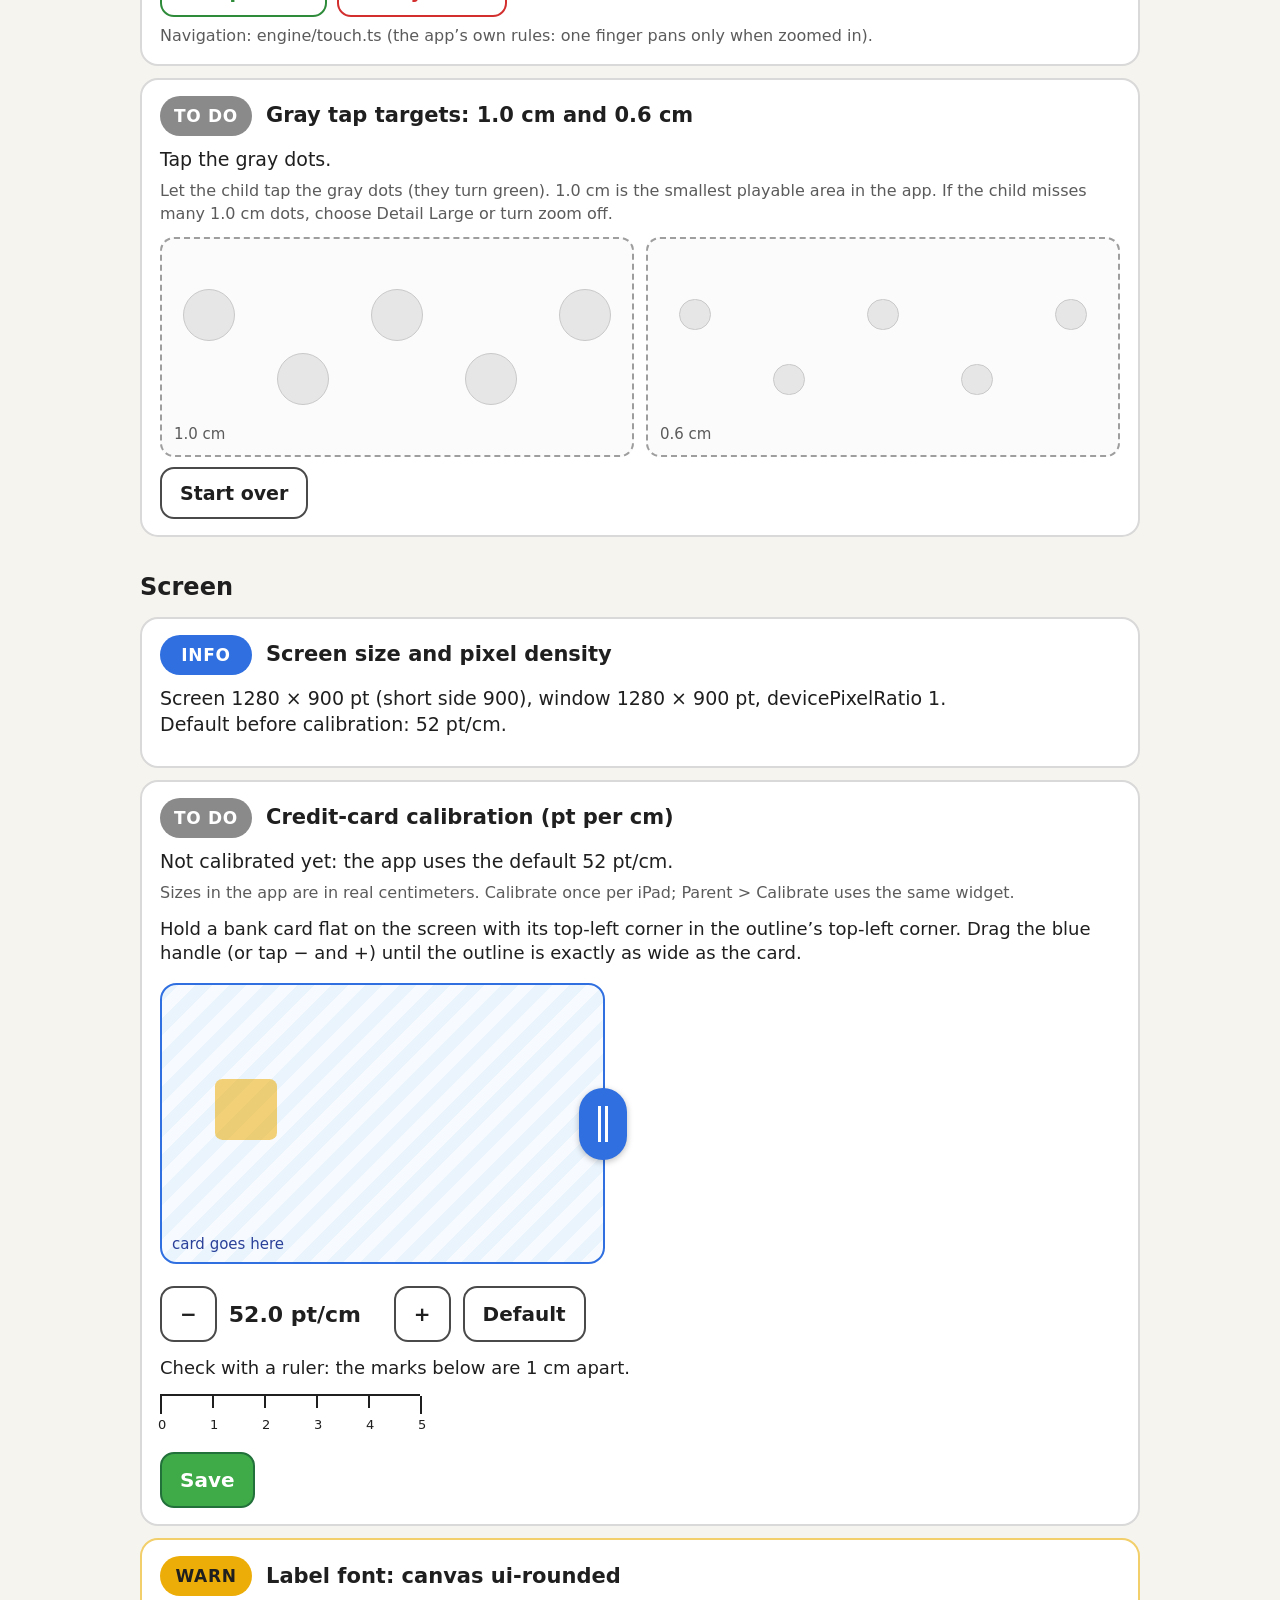
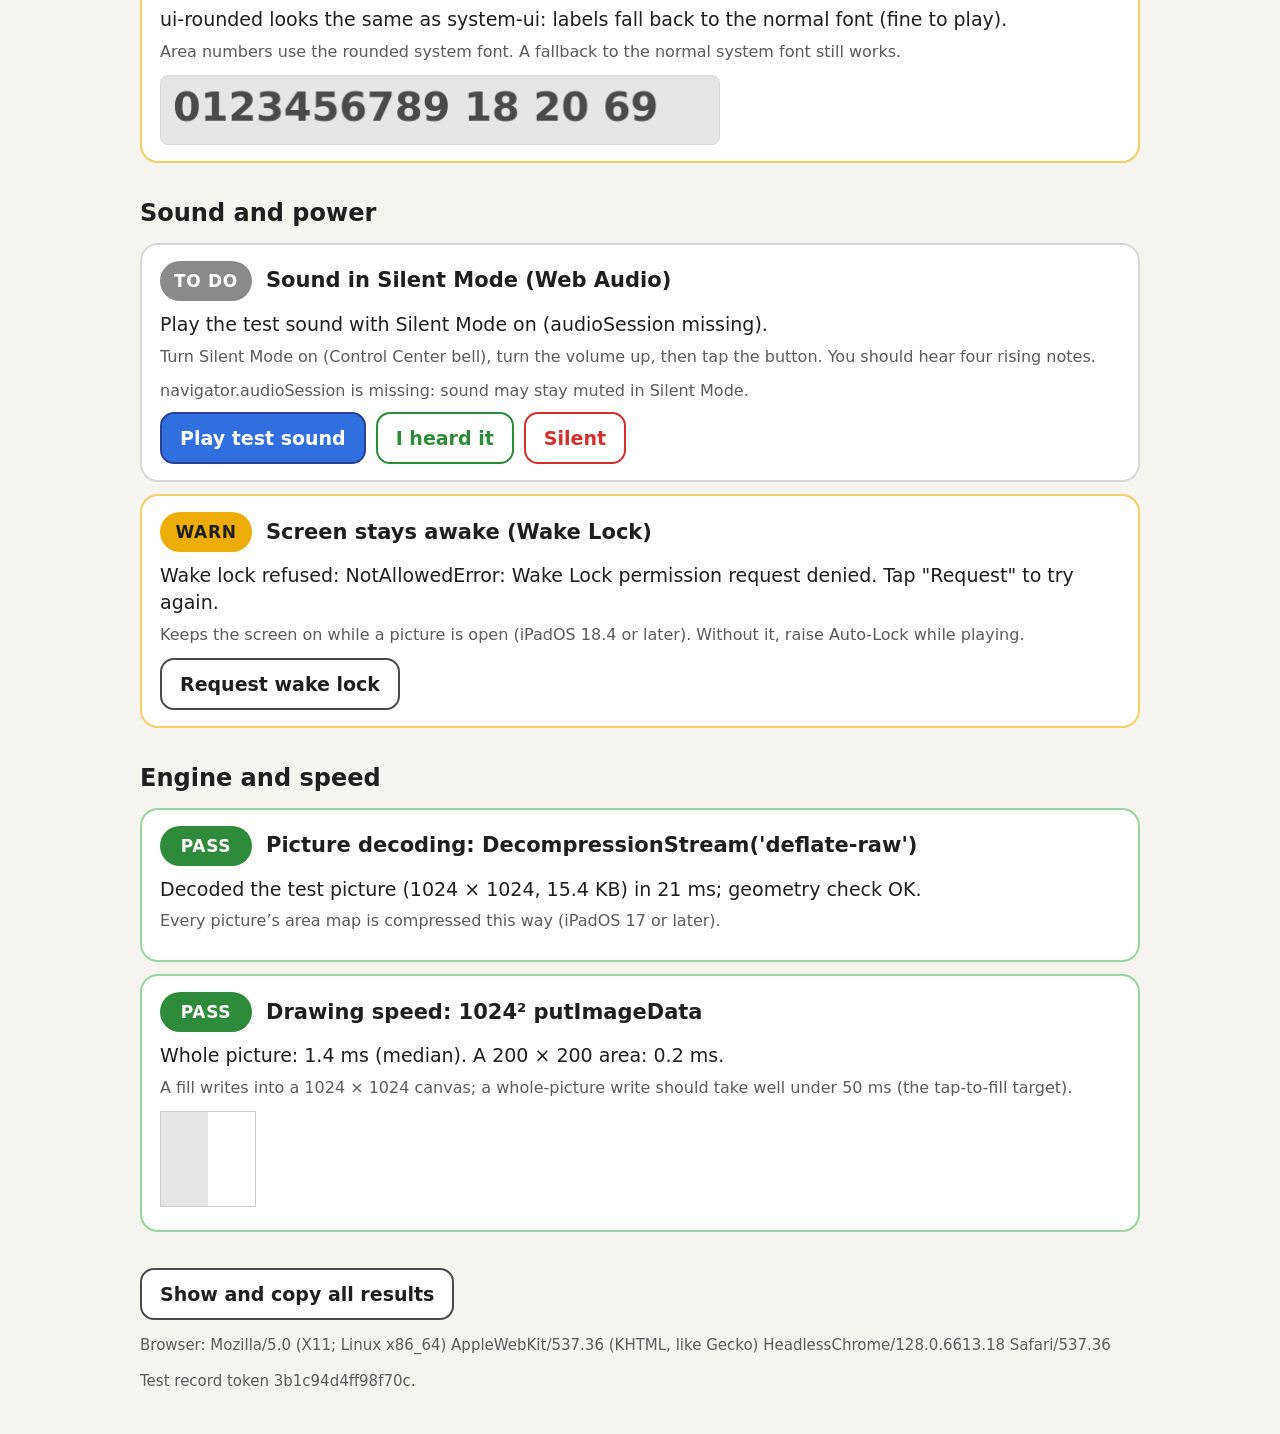
==== commit 3b31dbcc: "Deploy 2cdf183bd07b from ee4af9b" ====
--- a/check.html
+++ b/check.html
@@ -42,8 +42,8 @@
   <link rel="icon" type="image/png" sizes="192x192" href="./icons/icon-192.png" />
   <title>Device check · Color by Numbers</title>
   <style>:root{--lightningcss-light:initial;--lightningcss-dark: ;color-scheme:light;--ink:#1f1f1f;--muted:#5b5b5b;--line:#d9d9d9;--pass:#2e8b3a;--warn:#edad08;--fail:#d32f2f;--todo:#8a8a8a;--info:#2f6fe0}*{box-sizing:border-box}html{text-size-adjust:100%}body{color:var(--ink);touch-action:pan-y;overscroll-behavior:none;-webkit-tap-highlight-color:transparent;padding:max(16px, env(safe-area-inset-top)) max(16px, env(safe-area-inset-right)) max(24px, env(safe-area-inset-bottom)) max(16px, env(safe-area-inset-left));background:#f6f4ee;margin:0;font:18px/1.4 system-ui,-apple-system,sans-serif}#check{max-width:1000px;margin:0 auto}h1{margin:4px 0 6px;font-size:30px}h2{margin:34px 0 12px;font-size:24px}h3{margin:0;font-size:21px}a.back,button,.btn{min-width:52px;min-height:52px;color:var(--ink);touch-action:manipulation;-webkit-user-select:none;user-select:none;cursor:pointer;background:#fff;border:2px solid #4a4a4a;border-radius:14px;justify-content:center;align-items:center;gap:8px;padding:0 18px;font:600 19px system-ui,-apple-system,sans-serif;text-decoration:none;display:inline-flex}button.on{color:#fff;background:#2f6fe0;border-color:#2b4199}button.good{border-color:var(--pass);color:var(--pass)}button.bad{border-color:var(--fail);color:var(--fail)}.topbar{flex-wrap:wrap;justify-content:space-between;align-items:center;gap:12px;display:flex}.summary{border:2px solid var(--line);background:#fff;border-radius:16px;margin:14px 0 0;padding:14px 18px;font-size:19px}.summary strong{font-size:22px}.counts{flex-wrap:wrap;gap:10px;margin-top:8px;display:flex}.item{border:2px solid var(--line);background:#fff;border-radius:18px;margin:12px 0;padding:16px 18px}.item[data-status=pass]{border-color:#9bd3a2}.item[data-status=warn]{border-color:#f2cf6b}.item[data-status=fail]{border-color:#ee9a9a}.item-head{align-items:center;gap:14px;display:flex}.pill{letter-spacing:.04em;color:#fff;background:var(--todo);border-radius:20px;flex:none;justify-content:center;align-items:center;min-width:92px;height:40px;padding:0 12px;font:800 17px system-ui,-apple-system,sans-serif;display:inline-flex}.pill[data-status=pass]{background:var(--pass)}.pill[data-status=warn]{background:var(--warn);color:#1f1f1f}.pill[data-status=fail]{background:var(--fail)}.pill[data-status=info]{background:var(--info)}.pill[data-status=running]{background:#6b2c83}.detail{white-space:pre-line;margin:10px 0 0;font-size:19px}.detail:empty{display:none}.help{color:var(--muted);margin:8px 0 0;font-size:16px}.body{margin-top:12px}.row{flex-wrap:wrap;align-items:center;gap:10px;margin-top:10px;display:flex}.mono{white-space:pre-wrap;color:#333;font:15px ui-monospace,Menlo,monospace}.pad{touch-action:none;-webkit-user-select:none;user-select:none;-webkit-touch-callout:none;background:#fbfbfb;border:2px dashed #9e9e9e;border-radius:14px;position:relative;overflow:hidden}.pad .hint{color:var(--muted);pointer-events:none;font-size:15px;position:absolute;inset:auto 12px 10px}.dot{pointer-events:none;background:#2f6fe026;border:3px solid #2f6fe0;border-radius:50%;width:44px;height:44px;margin:-22px 0 0 -22px;position:absolute}.dot.big{background:#d95f1426;border-color:#d95f14}.flash{pointer-events:none;border:6px solid #3eaa48;border-radius:50%;width:72px;height:72px;margin:-36px 0 0 -36px;animation:.6s ease-out forwards flash;position:absolute}@keyframes flash{0%{opacity:1;transform:scale(.4)}to{opacity:0;transform:scale(1.3)}}.board{touch-action:none;-webkit-user-select:none;user-select:none;-webkit-touch-callout:none;background:#fff;border:2px solid #4a4a4a;border-radius:6px;position:relative;overflow:hidden}.stage{transform-origin:0 0;position:absolute;top:0;left:0}.stage img{-webkit-user-drag:none;-webkit-user-select:none;user-select:none;pointer-events:none;width:100%;height:100%;display:block}.board canvas.redraw{pointer-events:none;position:absolute;top:0;left:0}.zoom-readout{min-width:6ch;font:700 20px system-ui,-apple-system,sans-serif}.targets{grid-template-columns:1fr 1fr;gap:12px;display:grid}.targets .pad{height:220px}.target{pointer-events:none;background:#e6e6e6;border:1px solid #c9c9c9;border-radius:50%;transition:background .15s;position:absolute}.target.hit{background:#3eaa48;border-color:#22703a}.fontsample{border:1px solid var(--line);background:#e6e6e6;border-radius:8px;max-width:100%;display:block}.badge{background:#eee;border-radius:12px;padding:4px 12px;font-weight:700;display:inline-block}.badge.offline{background:#ffe9a8}footer{color:var(--muted);margin:36px 0 10px;font-size:15px}textarea.dump{width:100%;min-height:160px;font:13px ui-monospace,Menlo,monospace}</style>
-  <script type="module" crossorigin src="./assets/check-CkLsVIFR.js"></script>
-  <link rel="modulepreload" crossorigin href="./assets/db-CmQSsNIM.js">
+  <script type="module" crossorigin src="./assets/check-DPteDE6a.js"></script>
+  <link rel="modulepreload" crossorigin href="./assets/db-BkeJ8Czj.js">
 </head>
 <body>
   <!-- Platform workstream: the M0 device check (PLAN §3, §10 "check.html items"). In the manifest scope on purpose. -->
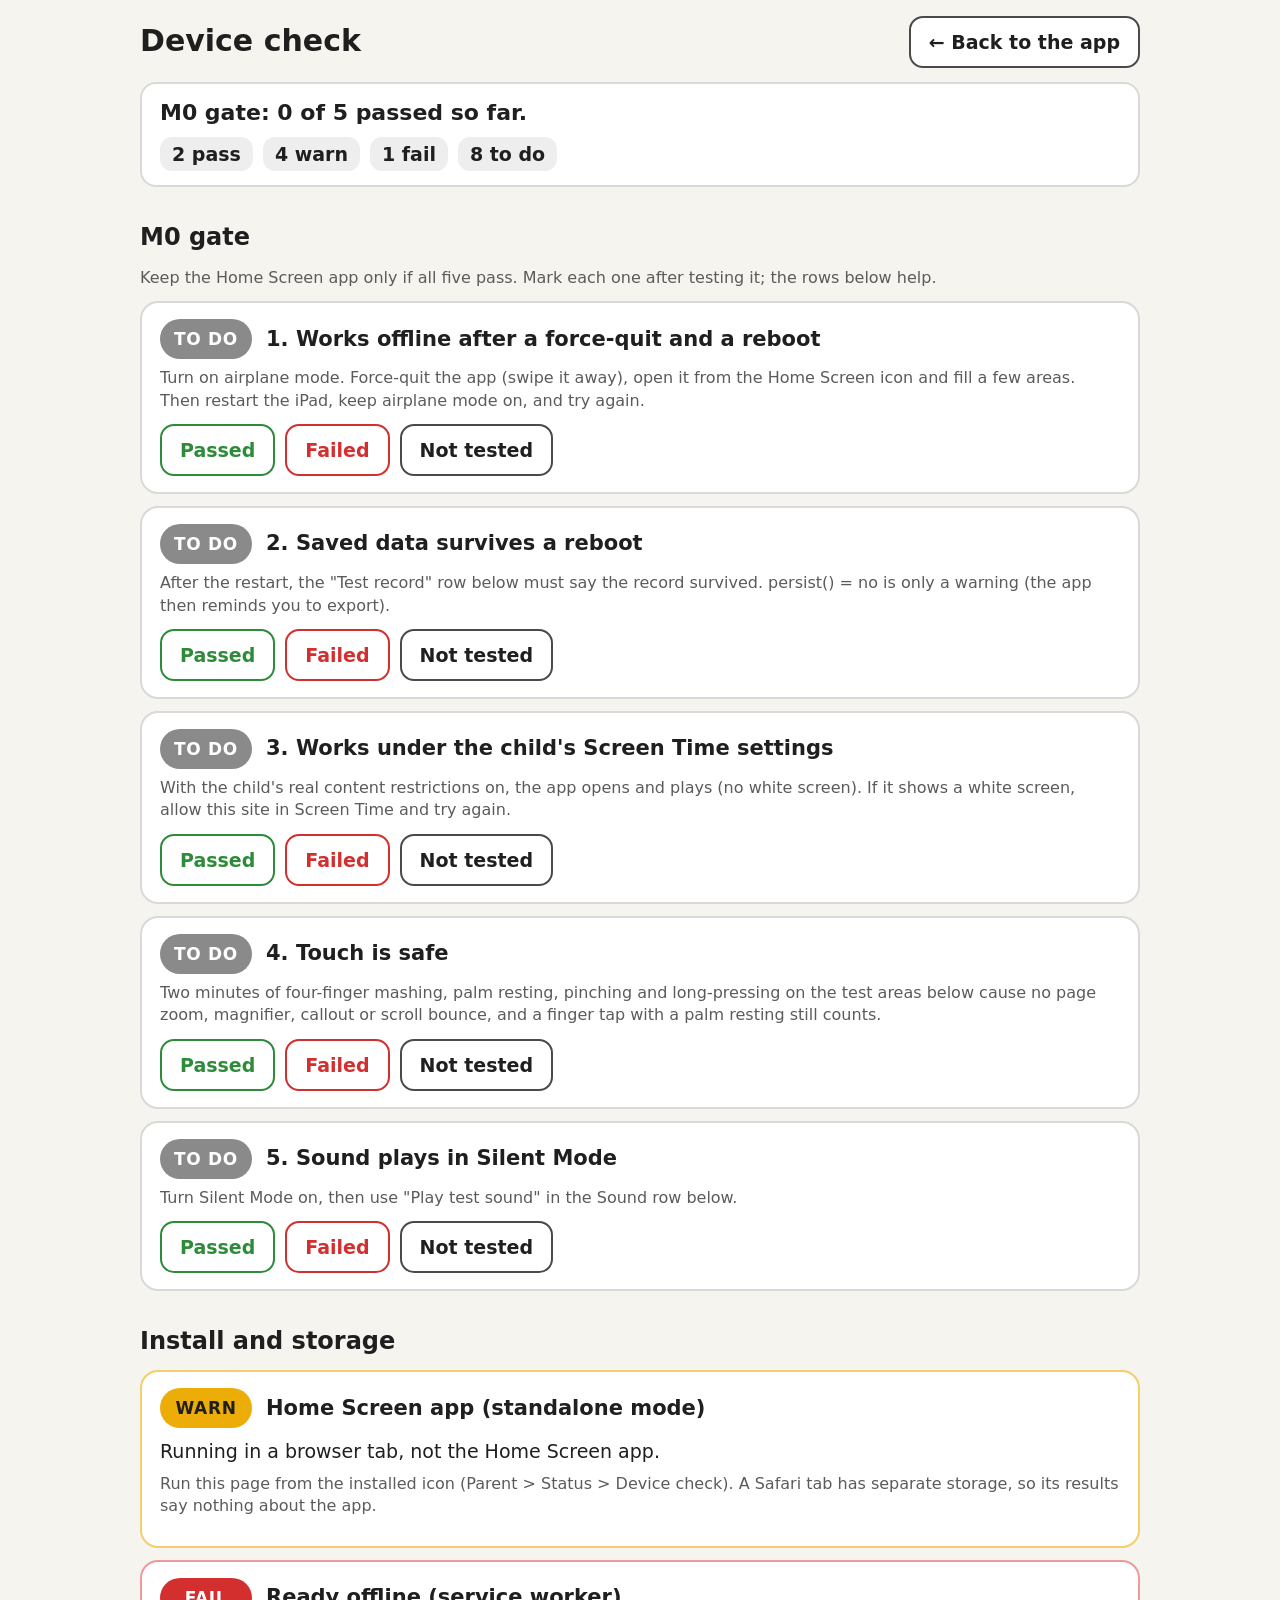
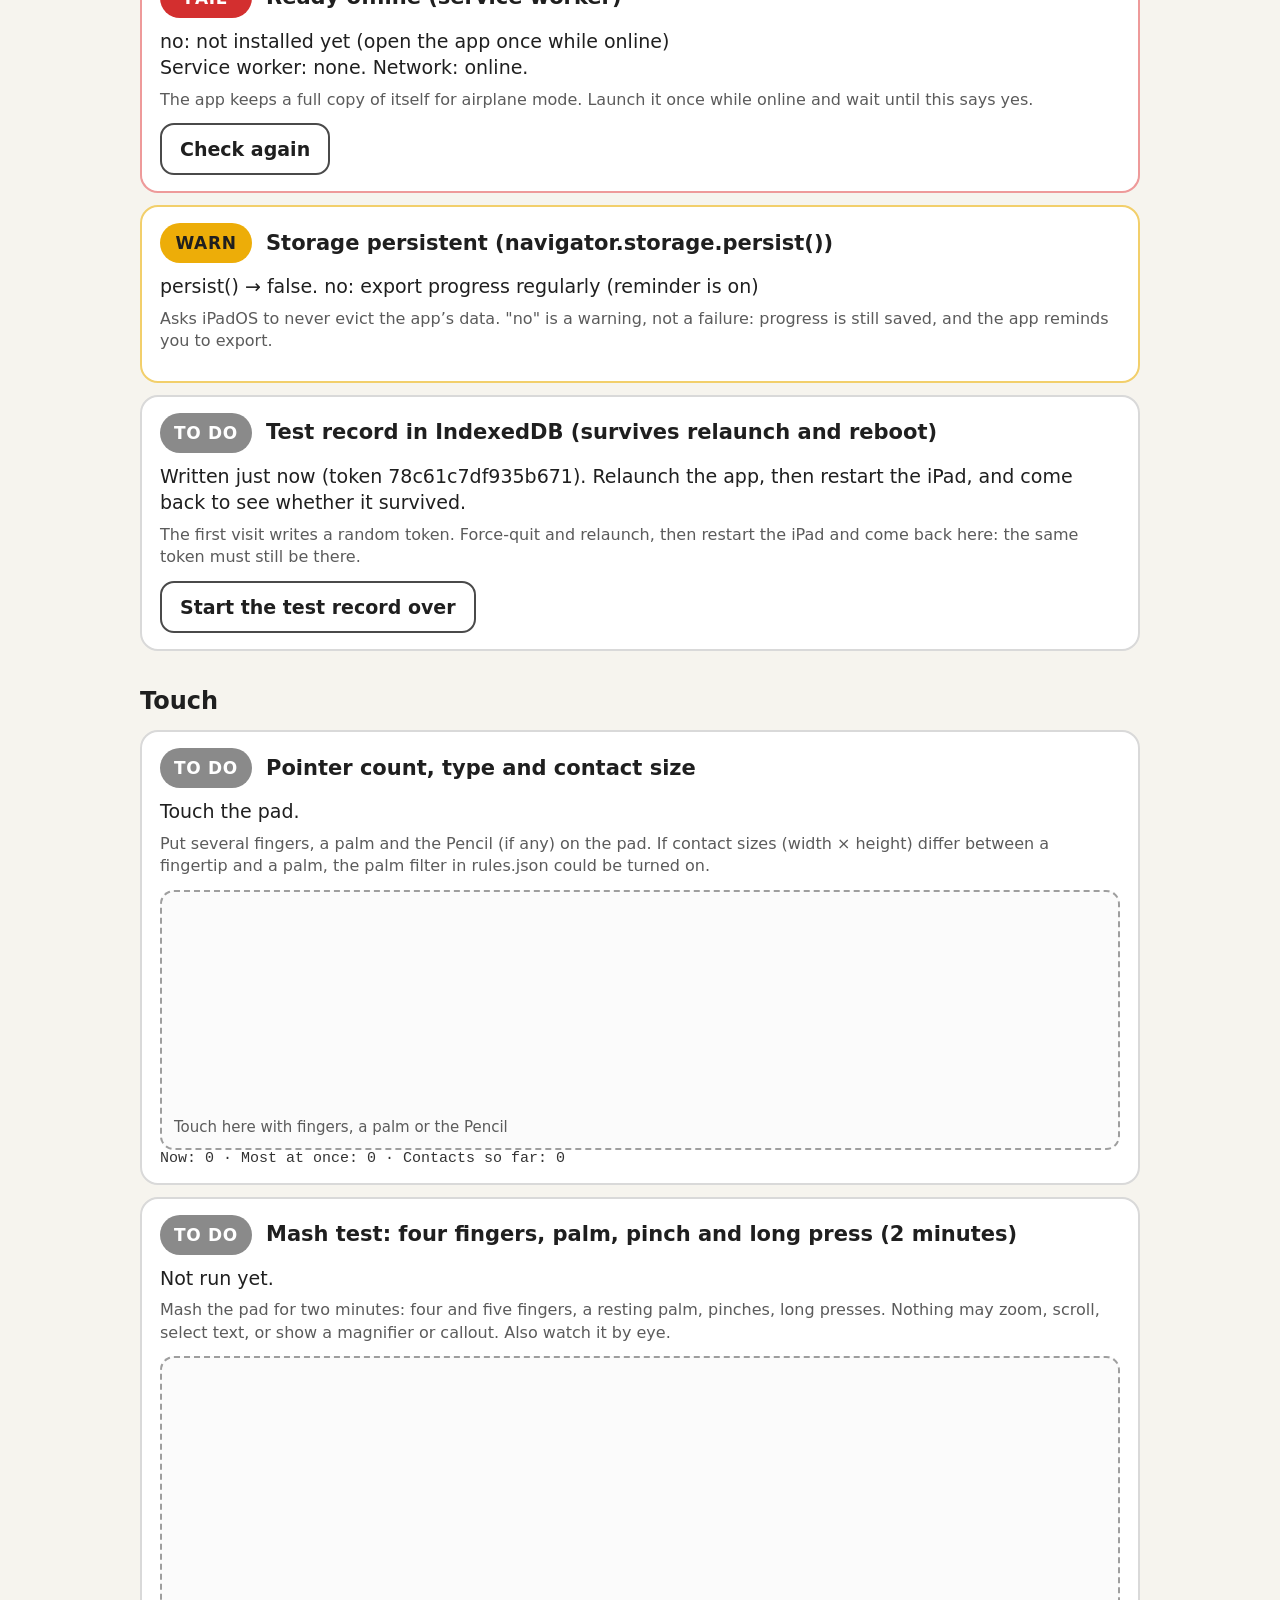
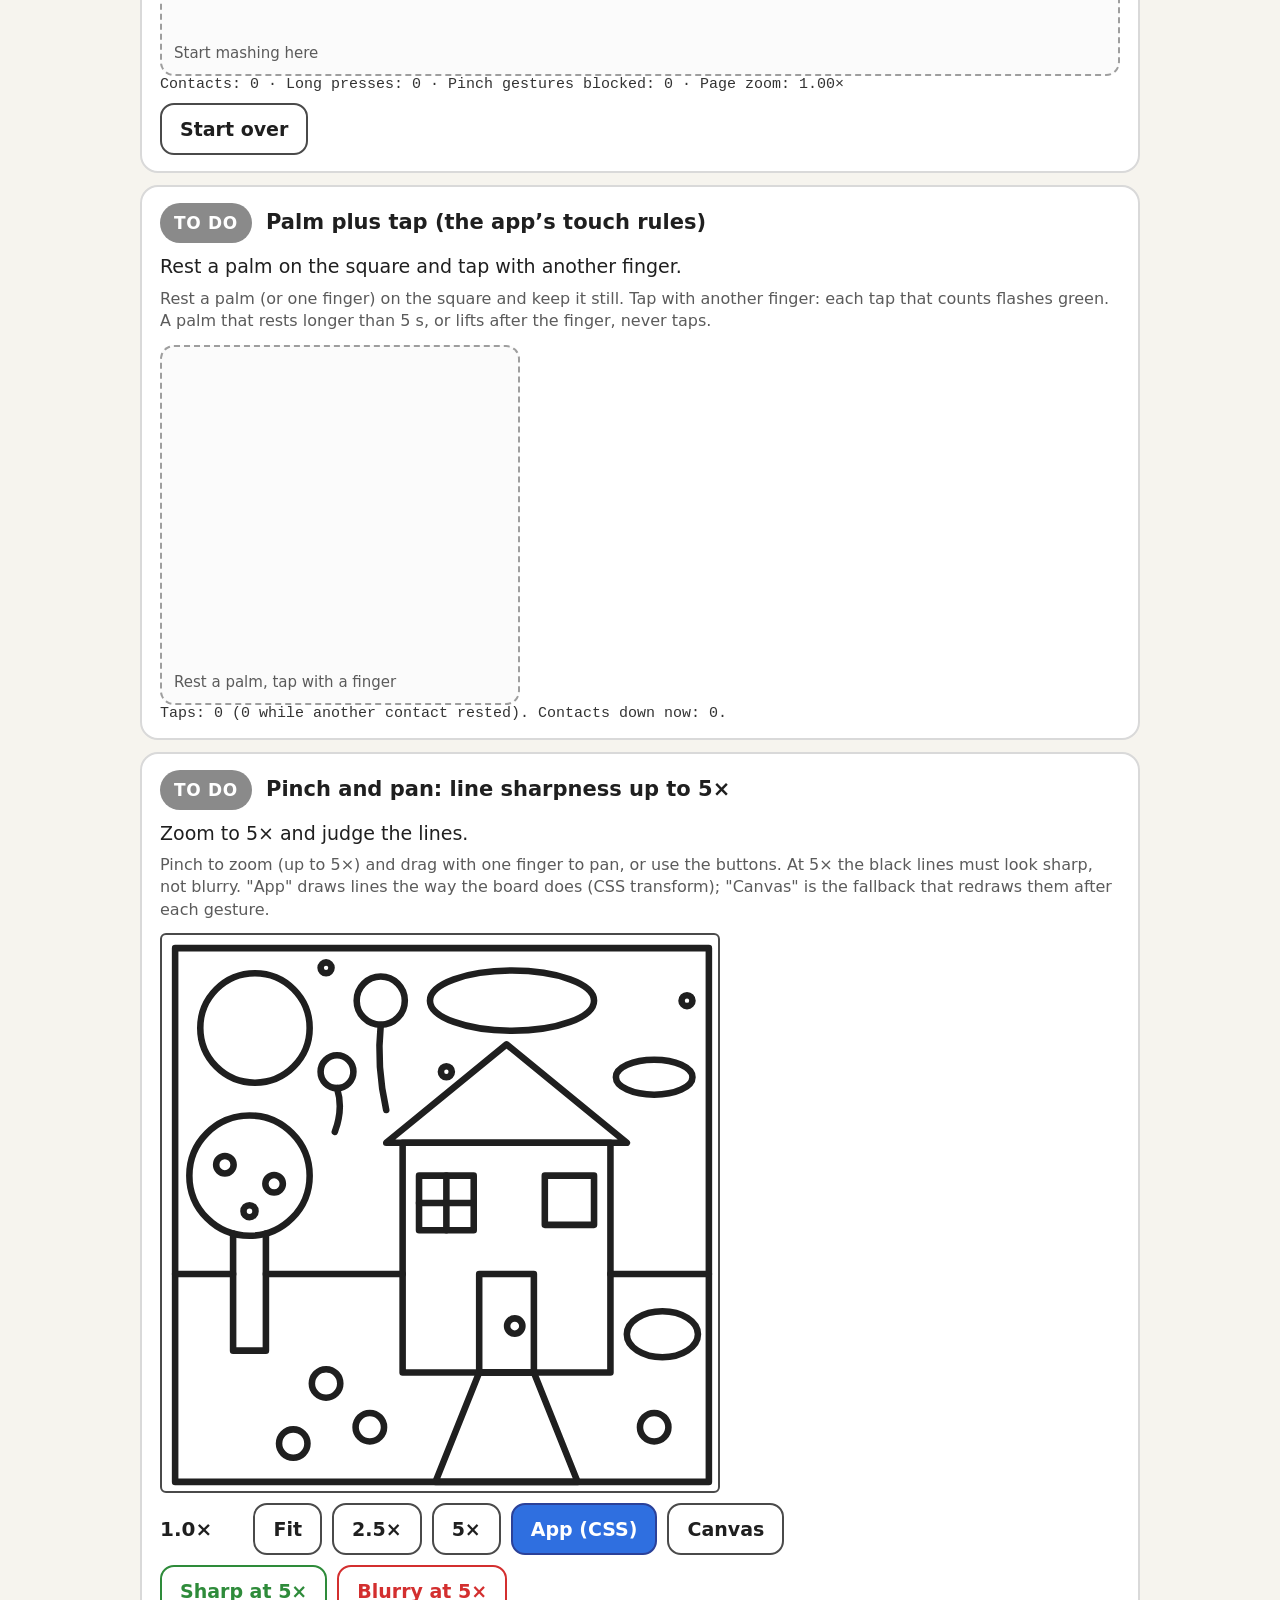
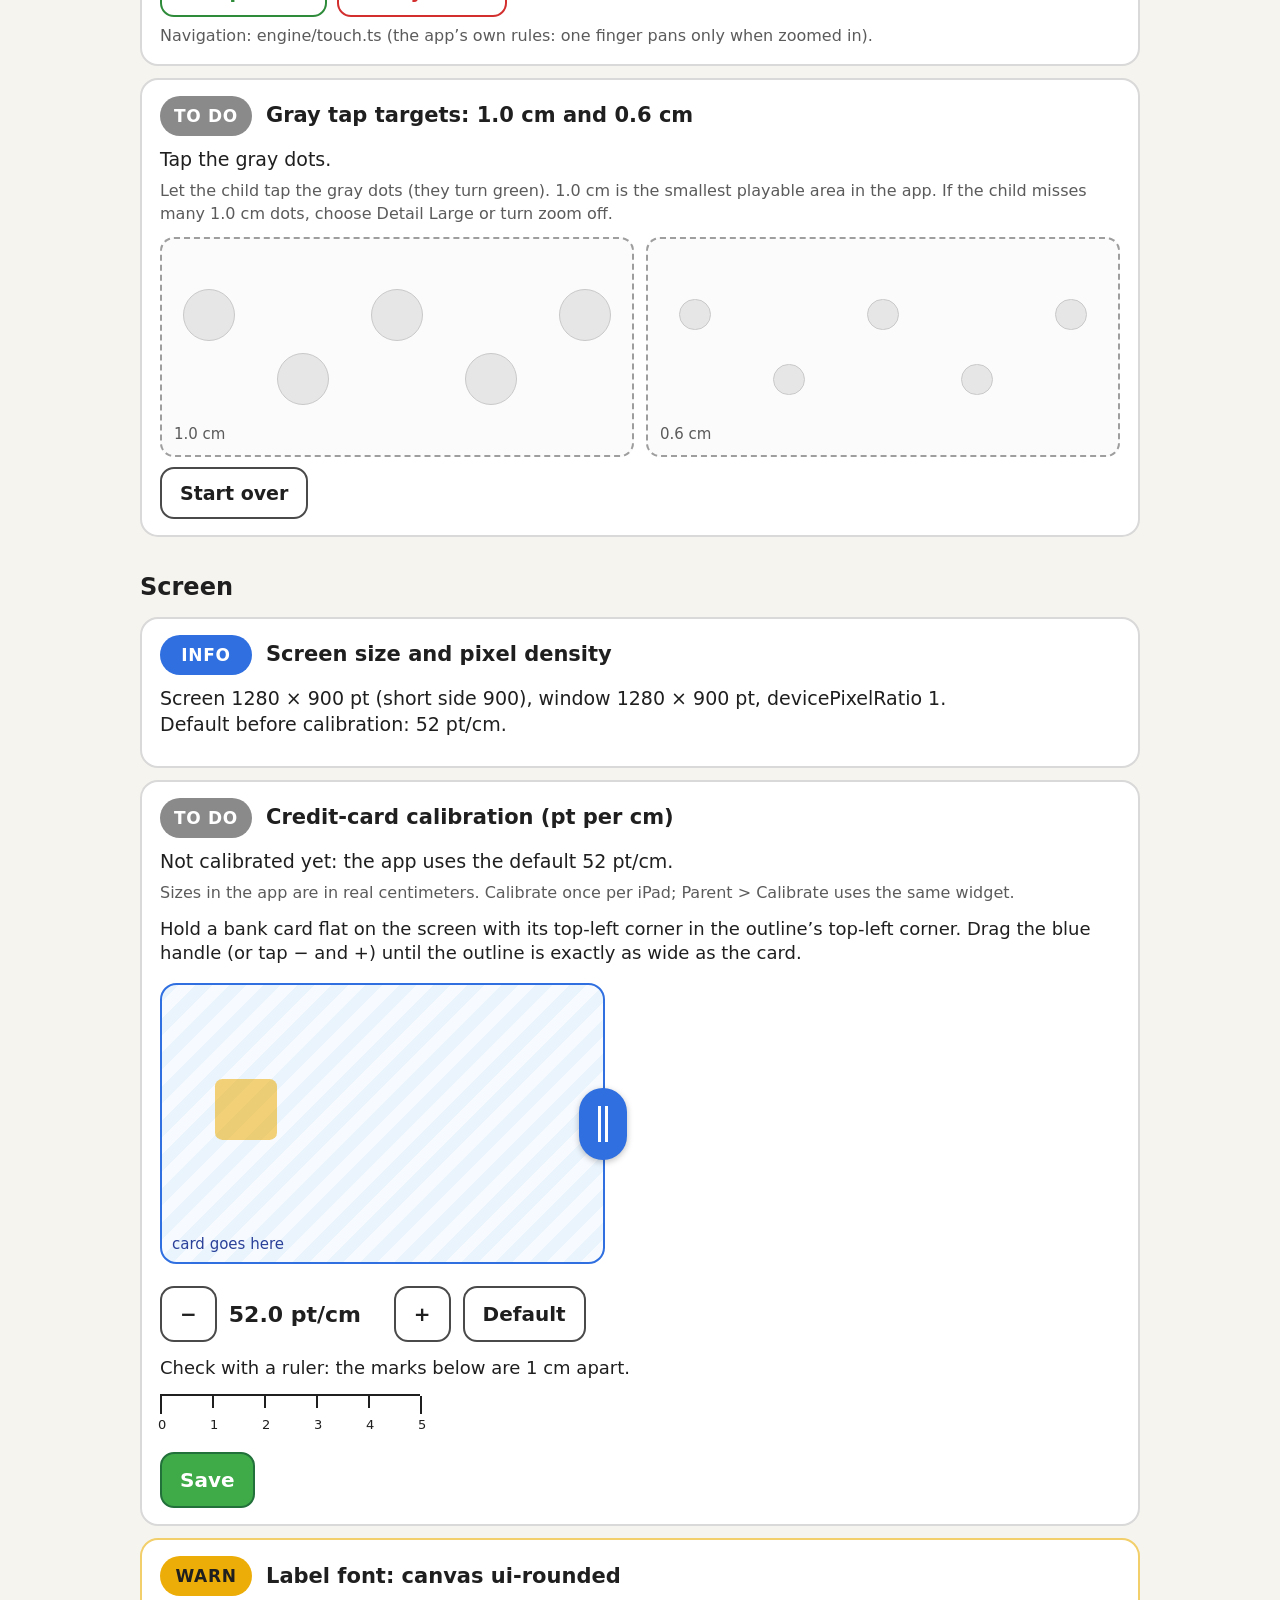
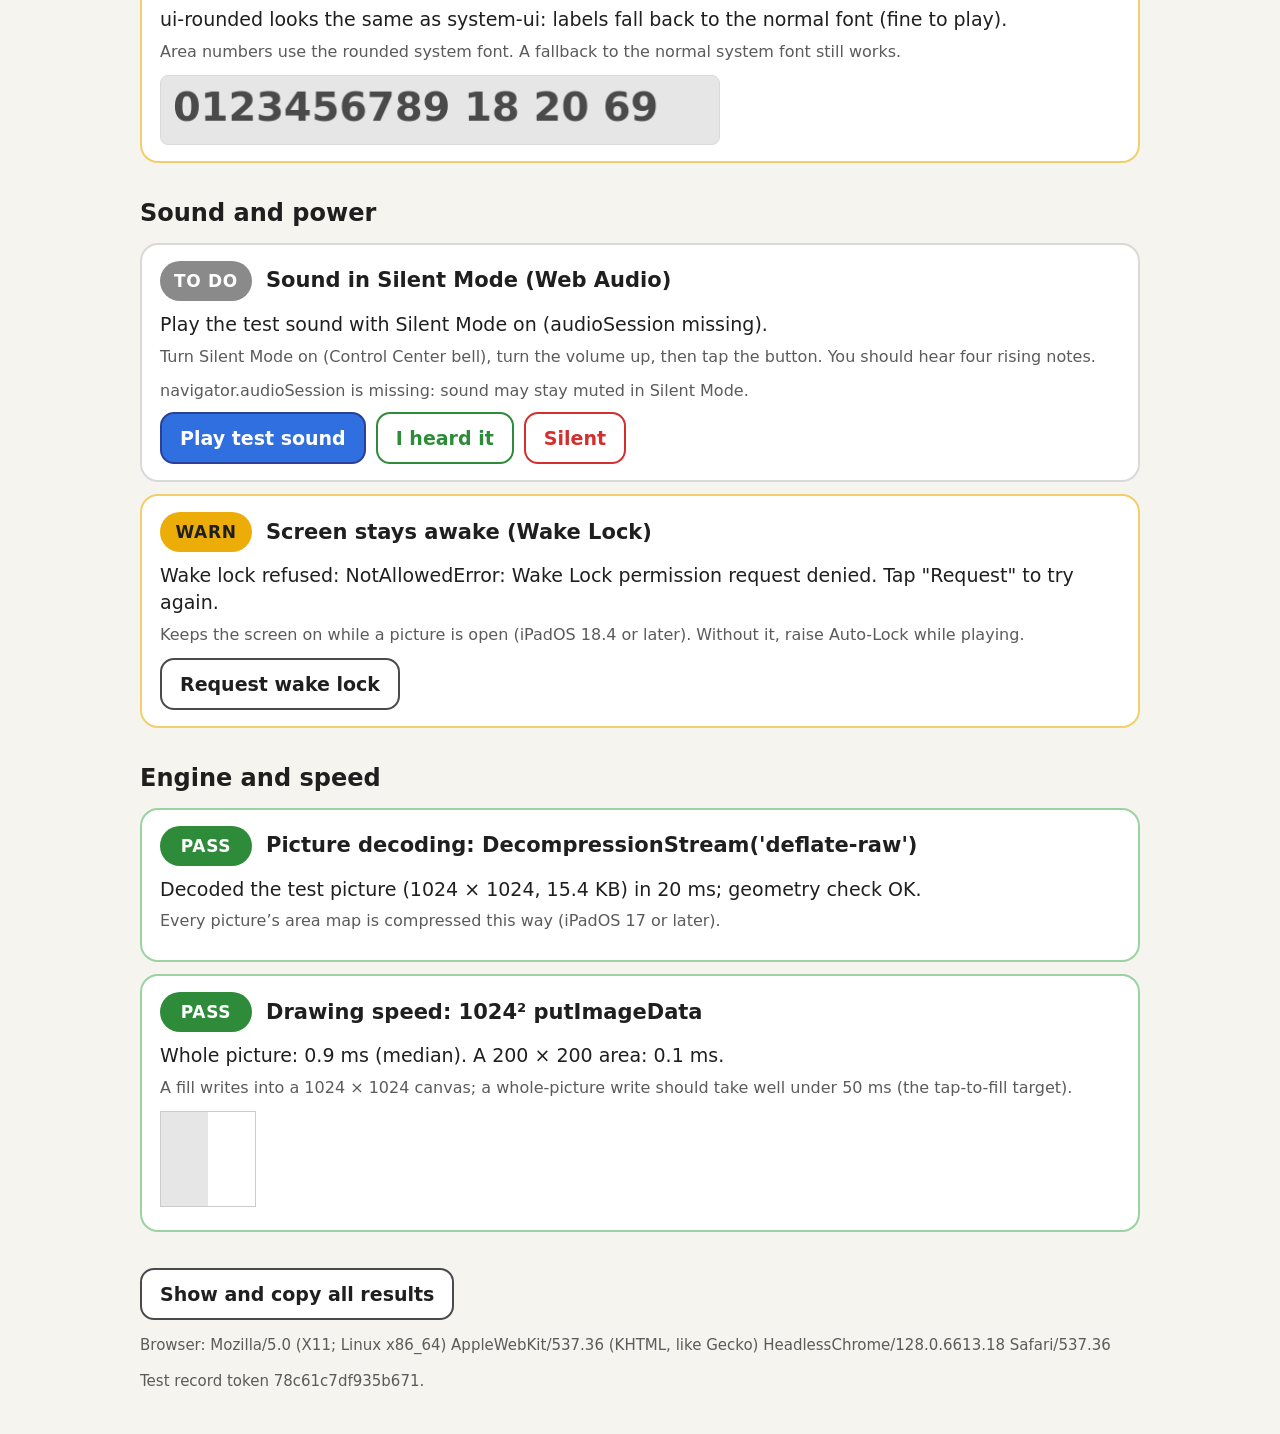
==== commit 16beb423: "Deploy 656b9e23c5d0 from 2849a0b" ====
--- a/check.html
+++ b/check.html
@@ -42,8 +42,8 @@
   <link rel="icon" type="image/png" sizes="192x192" href="./icons/icon-192.png" />
   <title>Device check · Color by Numbers</title>
   <style>:root{--lightningcss-light:initial;--lightningcss-dark: ;color-scheme:light;--ink:#1f1f1f;--muted:#5b5b5b;--line:#d9d9d9;--pass:#2e8b3a;--warn:#edad08;--fail:#d32f2f;--todo:#8a8a8a;--info:#2f6fe0}*{box-sizing:border-box}html{text-size-adjust:100%}body{color:var(--ink);touch-action:pan-y;overscroll-behavior:none;-webkit-tap-highlight-color:transparent;padding:max(16px, env(safe-area-inset-top)) max(16px, env(safe-area-inset-right)) max(24px, env(safe-area-inset-bottom)) max(16px, env(safe-area-inset-left));background:#f6f4ee;margin:0;font:18px/1.4 system-ui,-apple-system,sans-serif}#check{max-width:1000px;margin:0 auto}h1{margin:4px 0 6px;font-size:30px}h2{margin:34px 0 12px;font-size:24px}h3{margin:0;font-size:21px}a.back,button,.btn{min-width:52px;min-height:52px;color:var(--ink);touch-action:manipulation;-webkit-user-select:none;user-select:none;cursor:pointer;background:#fff;border:2px solid #4a4a4a;border-radius:14px;justify-content:center;align-items:center;gap:8px;padding:0 18px;font:600 19px system-ui,-apple-system,sans-serif;text-decoration:none;display:inline-flex}button.on{color:#fff;background:#2f6fe0;border-color:#2b4199}button.good{border-color:var(--pass);color:var(--pass)}button.bad{border-color:var(--fail);color:var(--fail)}.topbar{flex-wrap:wrap;justify-content:space-between;align-items:center;gap:12px;display:flex}.summary{border:2px solid var(--line);background:#fff;border-radius:16px;margin:14px 0 0;padding:14px 18px;font-size:19px}.summary strong{font-size:22px}.counts{flex-wrap:wrap;gap:10px;margin-top:8px;display:flex}.item{border:2px solid var(--line);background:#fff;border-radius:18px;margin:12px 0;padding:16px 18px}.item[data-status=pass]{border-color:#9bd3a2}.item[data-status=warn]{border-color:#f2cf6b}.item[data-status=fail]{border-color:#ee9a9a}.item-head{align-items:center;gap:14px;display:flex}.pill{letter-spacing:.04em;color:#fff;background:var(--todo);border-radius:20px;flex:none;justify-content:center;align-items:center;min-width:92px;height:40px;padding:0 12px;font:800 17px system-ui,-apple-system,sans-serif;display:inline-flex}.pill[data-status=pass]{background:var(--pass)}.pill[data-status=warn]{background:var(--warn);color:#1f1f1f}.pill[data-status=fail]{background:var(--fail)}.pill[data-status=info]{background:var(--info)}.pill[data-status=running]{background:#6b2c83}.detail{white-space:pre-line;margin:10px 0 0;font-size:19px}.detail:empty{display:none}.help{color:var(--muted);margin:8px 0 0;font-size:16px}.body{margin-top:12px}.row{flex-wrap:wrap;align-items:center;gap:10px;margin-top:10px;display:flex}.mono{white-space:pre-wrap;color:#333;font:15px ui-monospace,Menlo,monospace}.pad{touch-action:none;-webkit-user-select:none;user-select:none;-webkit-touch-callout:none;background:#fbfbfb;border:2px dashed #9e9e9e;border-radius:14px;position:relative;overflow:hidden}.pad .hint{color:var(--muted);pointer-events:none;font-size:15px;position:absolute;inset:auto 12px 10px}.dot{pointer-events:none;background:#2f6fe026;border:3px solid #2f6fe0;border-radius:50%;width:44px;height:44px;margin:-22px 0 0 -22px;position:absolute}.dot.big{background:#d95f1426;border-color:#d95f14}.flash{pointer-events:none;border:6px solid #3eaa48;border-radius:50%;width:72px;height:72px;margin:-36px 0 0 -36px;animation:.6s ease-out forwards flash;position:absolute}@keyframes flash{0%{opacity:1;transform:scale(.4)}to{opacity:0;transform:scale(1.3)}}.board{touch-action:none;-webkit-user-select:none;user-select:none;-webkit-touch-callout:none;background:#fff;border:2px solid #4a4a4a;border-radius:6px;position:relative;overflow:hidden}.stage{transform-origin:0 0;position:absolute;top:0;left:0}.stage img{-webkit-user-drag:none;-webkit-user-select:none;user-select:none;pointer-events:none;width:100%;height:100%;display:block}.board canvas.redraw{pointer-events:none;position:absolute;top:0;left:0}.zoom-readout{min-width:6ch;font:700 20px system-ui,-apple-system,sans-serif}.targets{grid-template-columns:1fr 1fr;gap:12px;display:grid}.targets .pad{height:220px}.target{pointer-events:none;background:#e6e6e6;border:1px solid #c9c9c9;border-radius:50%;transition:background .15s;position:absolute}.target.hit{background:#3eaa48;border-color:#22703a}.fontsample{border:1px solid var(--line);background:#e6e6e6;border-radius:8px;max-width:100%;display:block}.badge{background:#eee;border-radius:12px;padding:4px 12px;font-weight:700;display:inline-block}.badge.offline{background:#ffe9a8}footer{color:var(--muted);margin:36px 0 10px;font-size:15px}textarea.dump{width:100%;min-height:160px;font:13px ui-monospace,Menlo,monospace}</style>
-  <script type="module" crossorigin src="./assets/check-DPteDE6a.js"></script>
-  <link rel="modulepreload" crossorigin href="./assets/db-BkeJ8Czj.js">
+  <script type="module" crossorigin src="./assets/check-D2mK_yln.js"></script>
+  <link rel="modulepreload" crossorigin href="./assets/db-pXhjWSlM.js">
 </head>
 <body>
   <!-- Platform workstream: the M0 device check (PLAN §3, §10 "check.html items"). In the manifest scope on purpose. -->
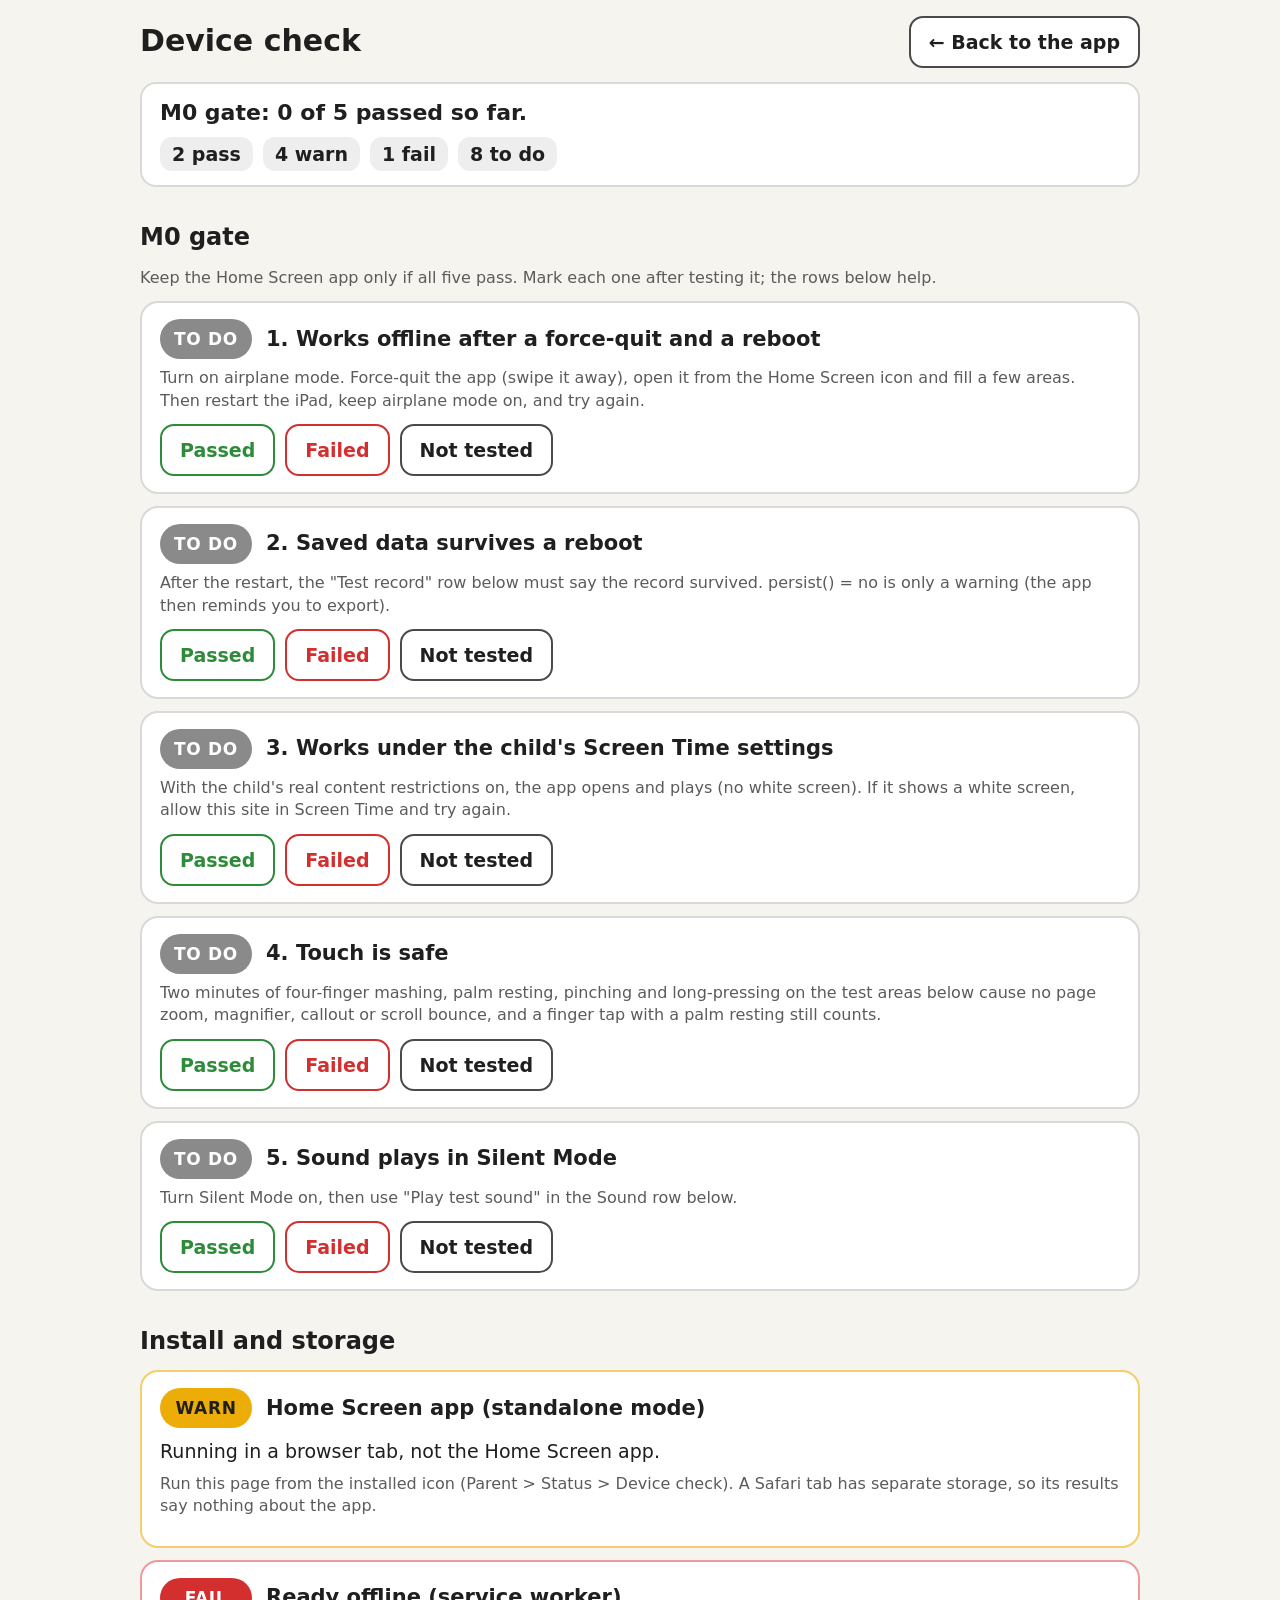
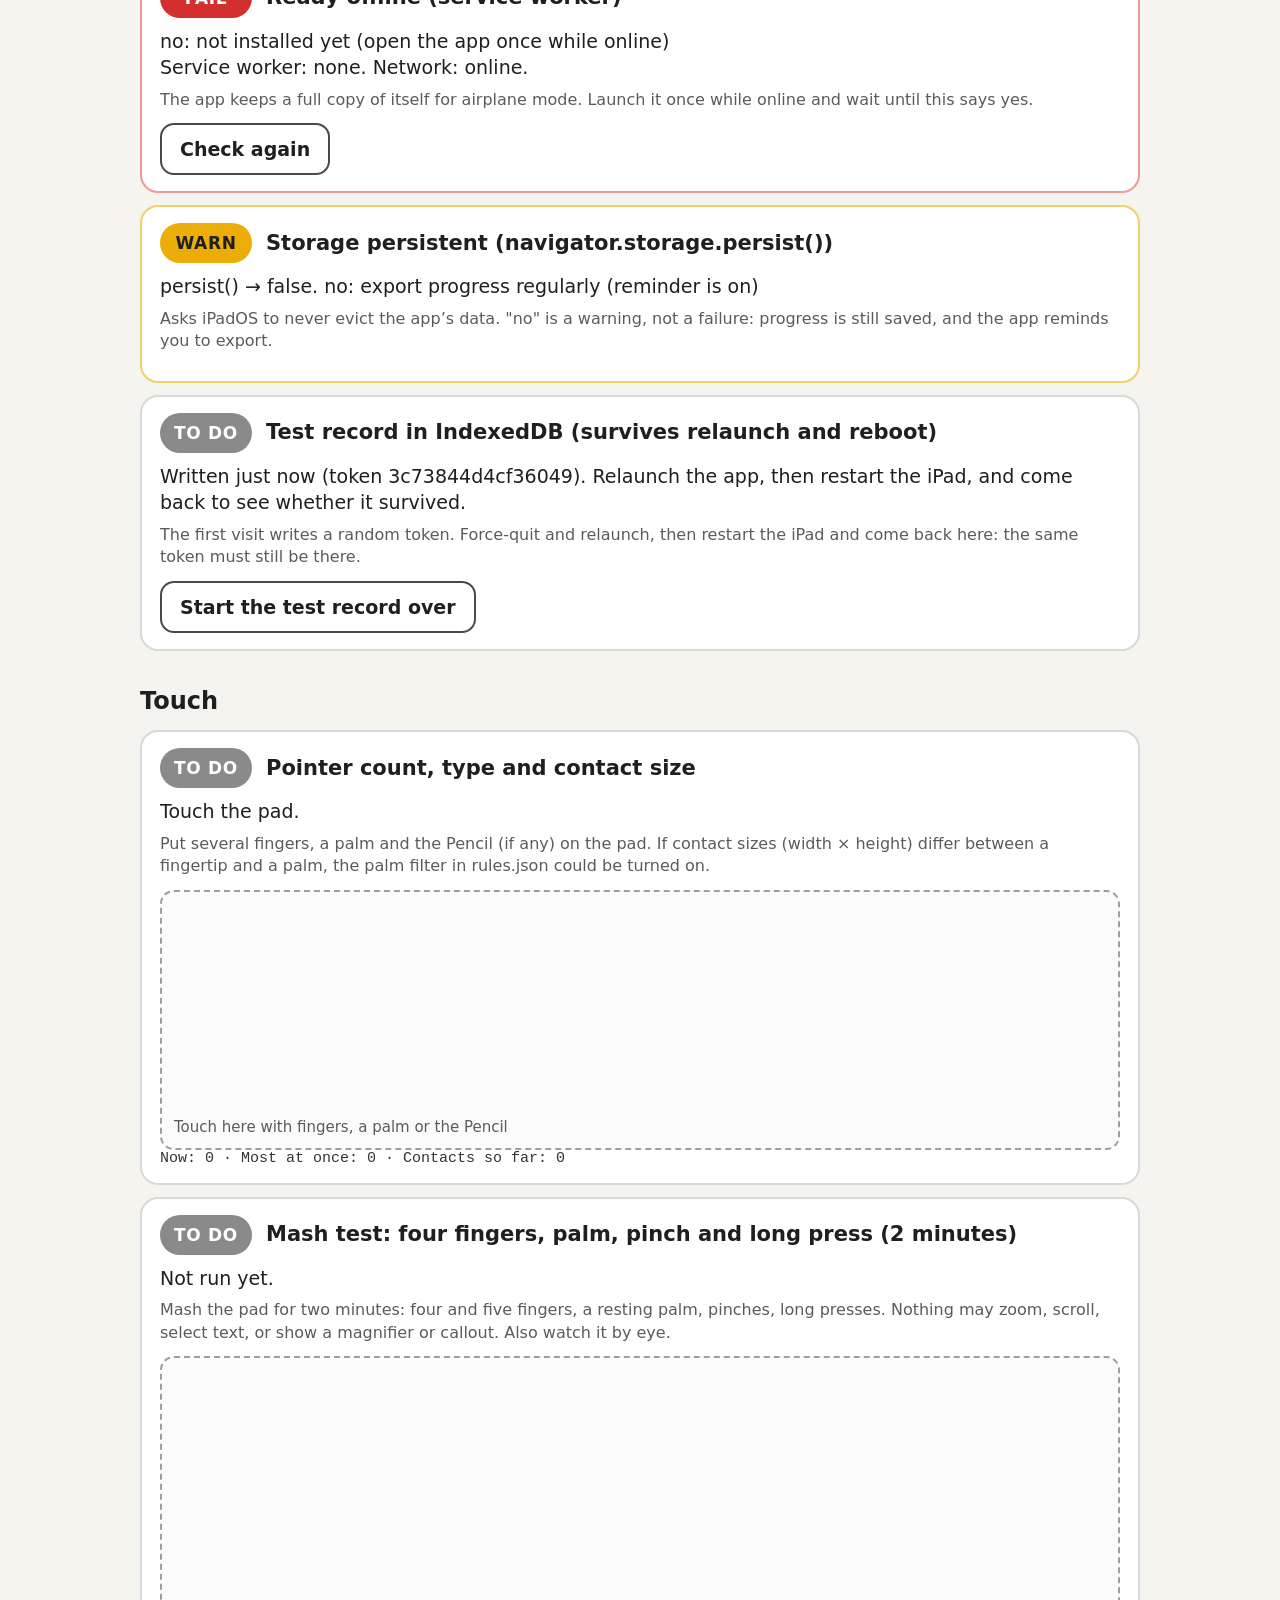
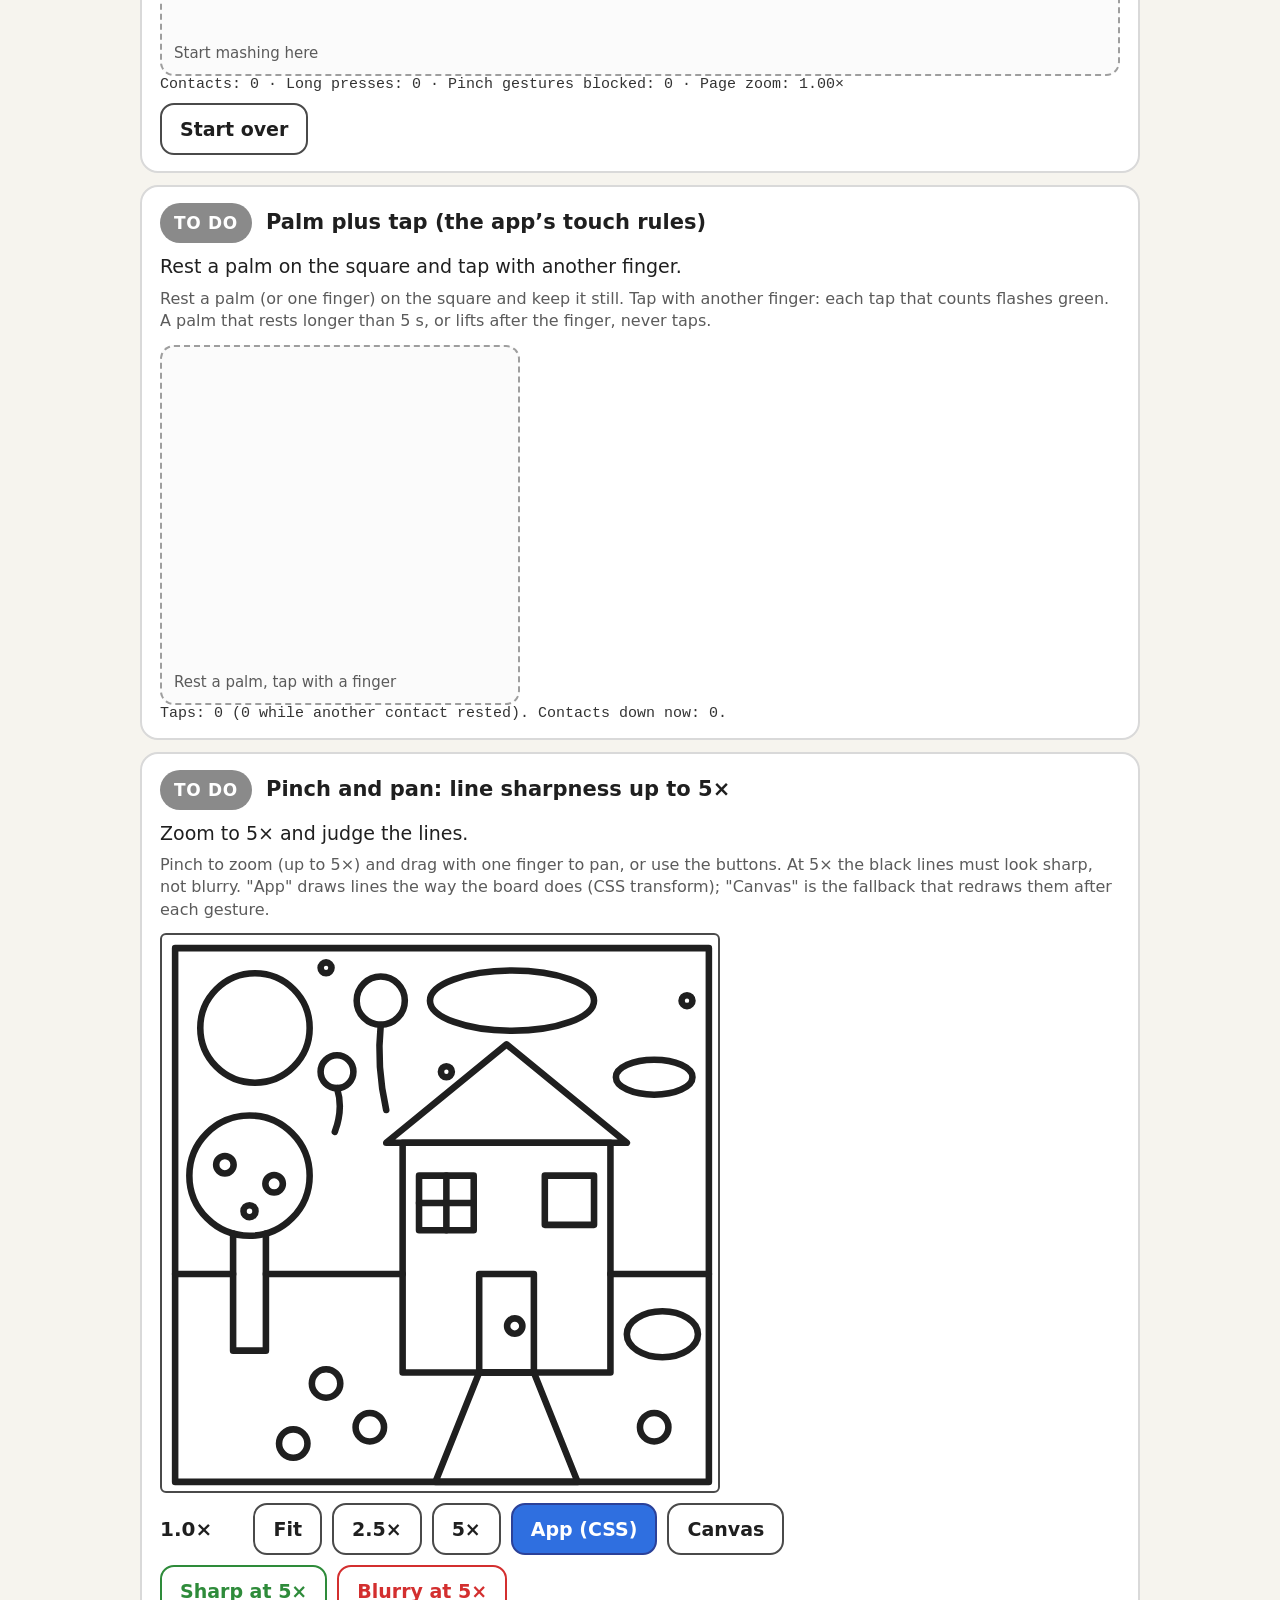
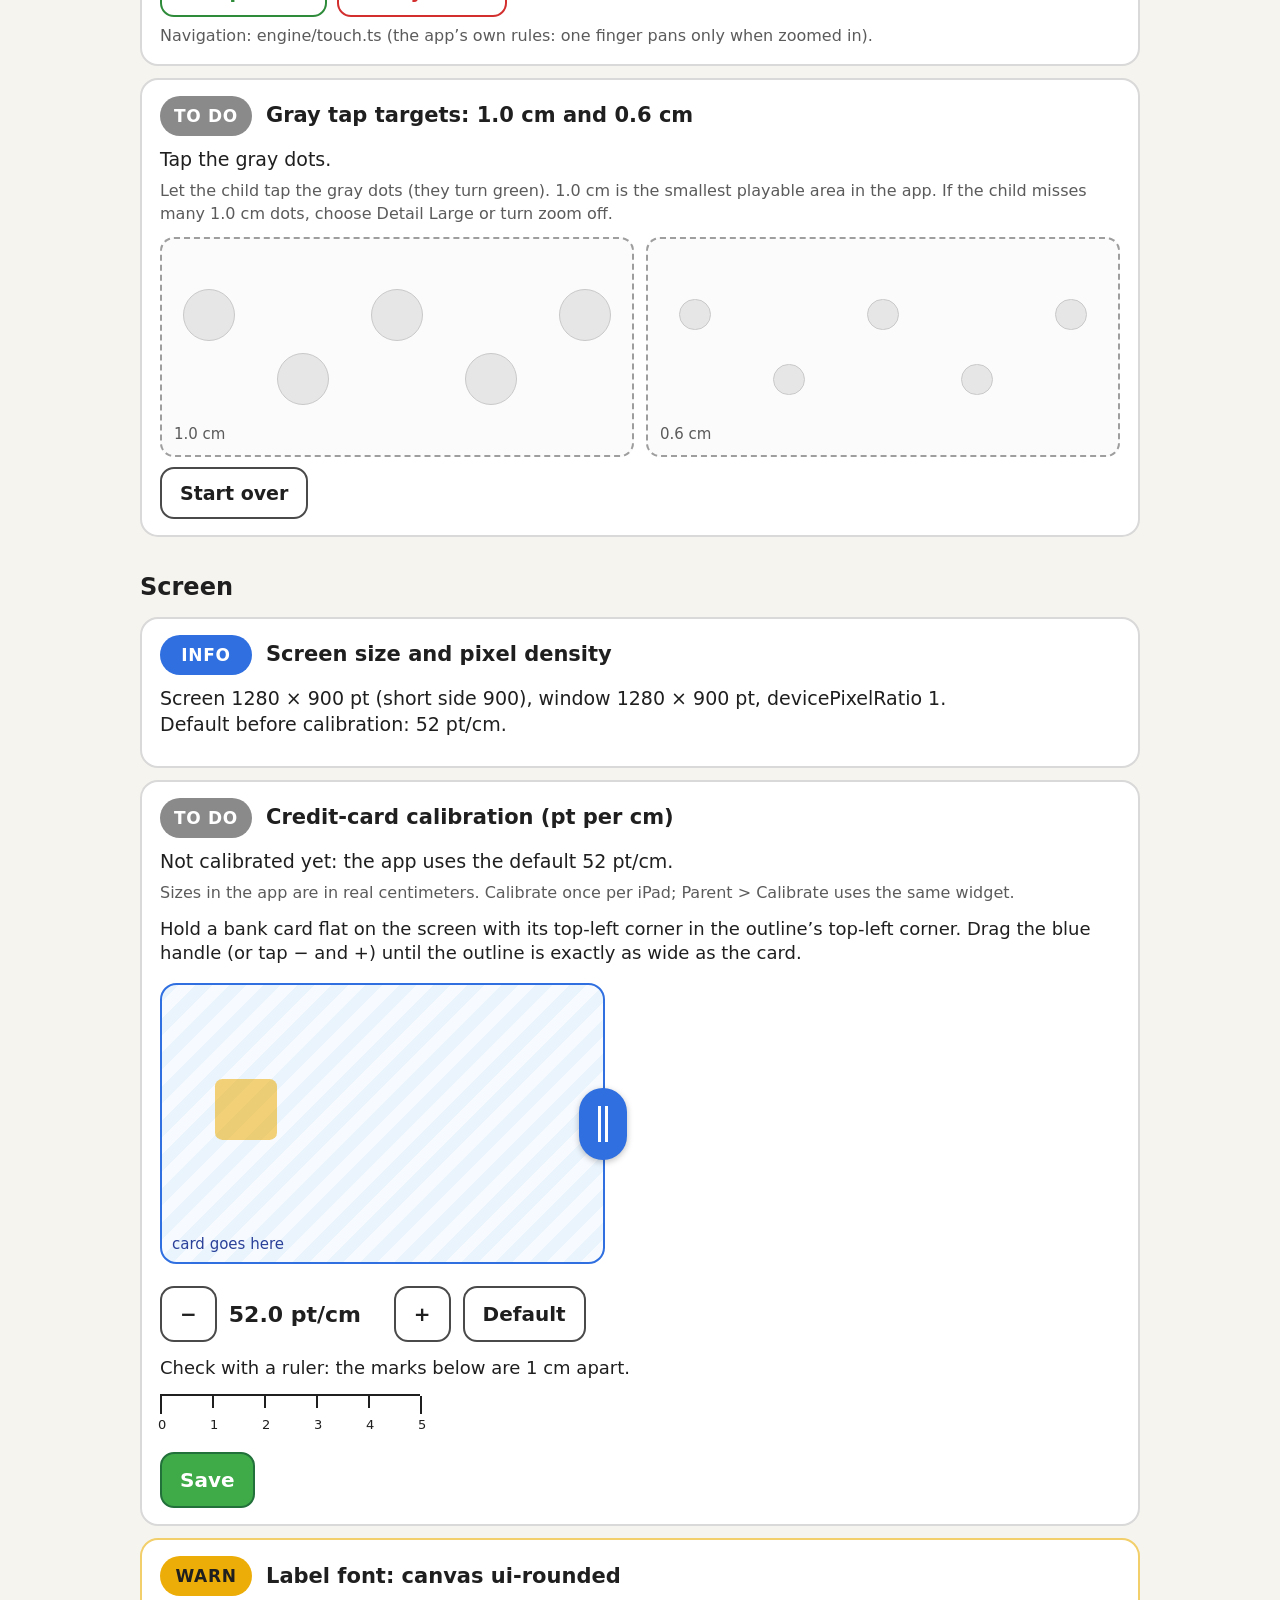
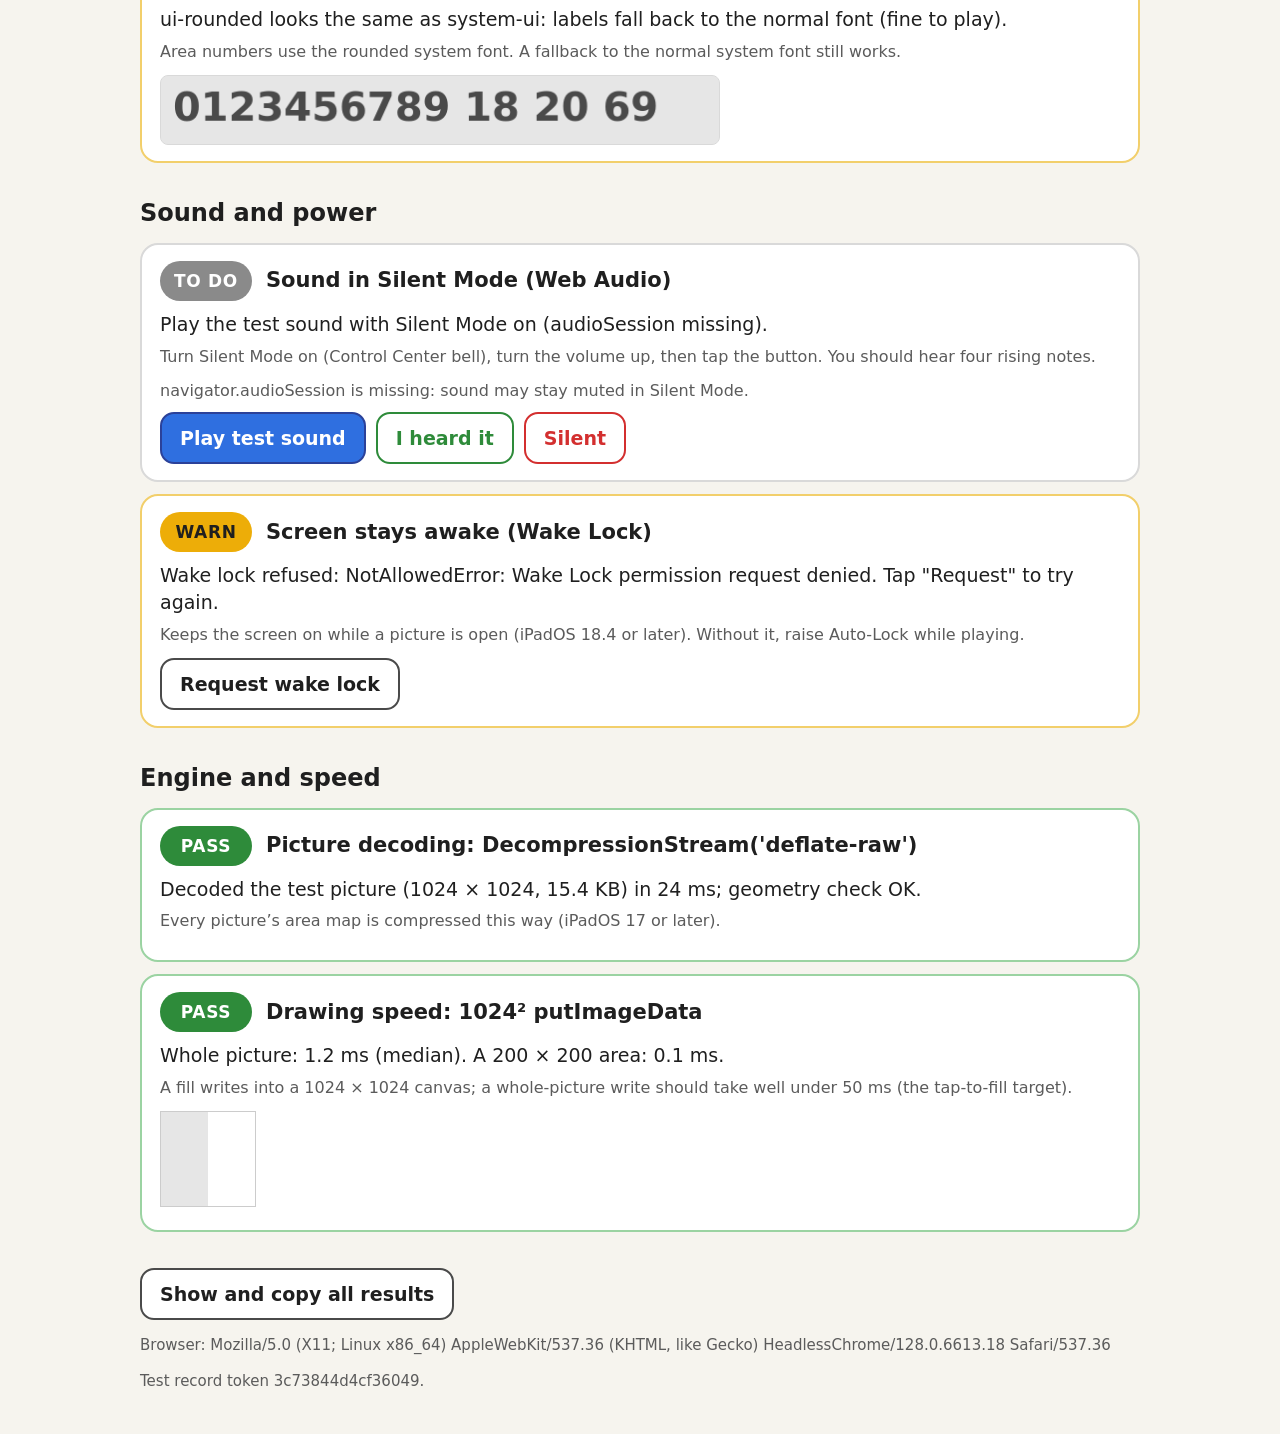
==== commit ae3d7a88: "Deploy 6fd9f505f214 from 44124ac" ====
--- a/check.html
+++ b/check.html
@@ -42,8 +42,8 @@
   <link rel="icon" type="image/png" sizes="192x192" href="./icons/icon-192.png" />
   <title>Device check · Color by Numbers</title>
   <style>:root{--lightningcss-light:initial;--lightningcss-dark: ;color-scheme:light;--ink:#1f1f1f;--muted:#5b5b5b;--line:#d9d9d9;--pass:#2e8b3a;--warn:#edad08;--fail:#d32f2f;--todo:#8a8a8a;--info:#2f6fe0}*{box-sizing:border-box}html{text-size-adjust:100%}body{color:var(--ink);touch-action:pan-y;overscroll-behavior:none;-webkit-tap-highlight-color:transparent;padding:max(16px, env(safe-area-inset-top)) max(16px, env(safe-area-inset-right)) max(24px, env(safe-area-inset-bottom)) max(16px, env(safe-area-inset-left));background:#f6f4ee;margin:0;font:18px/1.4 system-ui,-apple-system,sans-serif}#check{max-width:1000px;margin:0 auto}h1{margin:4px 0 6px;font-size:30px}h2{margin:34px 0 12px;font-size:24px}h3{margin:0;font-size:21px}a.back,button,.btn{min-width:52px;min-height:52px;color:var(--ink);touch-action:manipulation;-webkit-user-select:none;user-select:none;cursor:pointer;background:#fff;border:2px solid #4a4a4a;border-radius:14px;justify-content:center;align-items:center;gap:8px;padding:0 18px;font:600 19px system-ui,-apple-system,sans-serif;text-decoration:none;display:inline-flex}button.on{color:#fff;background:#2f6fe0;border-color:#2b4199}button.good{border-color:var(--pass);color:var(--pass)}button.bad{border-color:var(--fail);color:var(--fail)}.topbar{flex-wrap:wrap;justify-content:space-between;align-items:center;gap:12px;display:flex}.summary{border:2px solid var(--line);background:#fff;border-radius:16px;margin:14px 0 0;padding:14px 18px;font-size:19px}.summary strong{font-size:22px}.counts{flex-wrap:wrap;gap:10px;margin-top:8px;display:flex}.item{border:2px solid var(--line);background:#fff;border-radius:18px;margin:12px 0;padding:16px 18px}.item[data-status=pass]{border-color:#9bd3a2}.item[data-status=warn]{border-color:#f2cf6b}.item[data-status=fail]{border-color:#ee9a9a}.item-head{align-items:center;gap:14px;display:flex}.pill{letter-spacing:.04em;color:#fff;background:var(--todo);border-radius:20px;flex:none;justify-content:center;align-items:center;min-width:92px;height:40px;padding:0 12px;font:800 17px system-ui,-apple-system,sans-serif;display:inline-flex}.pill[data-status=pass]{background:var(--pass)}.pill[data-status=warn]{background:var(--warn);color:#1f1f1f}.pill[data-status=fail]{background:var(--fail)}.pill[data-status=info]{background:var(--info)}.pill[data-status=running]{background:#6b2c83}.detail{white-space:pre-line;margin:10px 0 0;font-size:19px}.detail:empty{display:none}.help{color:var(--muted);margin:8px 0 0;font-size:16px}.body{margin-top:12px}.row{flex-wrap:wrap;align-items:center;gap:10px;margin-top:10px;display:flex}.mono{white-space:pre-wrap;color:#333;font:15px ui-monospace,Menlo,monospace}.pad{touch-action:none;-webkit-user-select:none;user-select:none;-webkit-touch-callout:none;background:#fbfbfb;border:2px dashed #9e9e9e;border-radius:14px;position:relative;overflow:hidden}.pad .hint{color:var(--muted);pointer-events:none;font-size:15px;position:absolute;inset:auto 12px 10px}.dot{pointer-events:none;background:#2f6fe026;border:3px solid #2f6fe0;border-radius:50%;width:44px;height:44px;margin:-22px 0 0 -22px;position:absolute}.dot.big{background:#d95f1426;border-color:#d95f14}.flash{pointer-events:none;border:6px solid #3eaa48;border-radius:50%;width:72px;height:72px;margin:-36px 0 0 -36px;animation:.6s ease-out forwards flash;position:absolute}@keyframes flash{0%{opacity:1;transform:scale(.4)}to{opacity:0;transform:scale(1.3)}}.board{touch-action:none;-webkit-user-select:none;user-select:none;-webkit-touch-callout:none;background:#fff;border:2px solid #4a4a4a;border-radius:6px;position:relative;overflow:hidden}.stage{transform-origin:0 0;position:absolute;top:0;left:0}.stage img{-webkit-user-drag:none;-webkit-user-select:none;user-select:none;pointer-events:none;width:100%;height:100%;display:block}.board canvas.redraw{pointer-events:none;position:absolute;top:0;left:0}.zoom-readout{min-width:6ch;font:700 20px system-ui,-apple-system,sans-serif}.targets{grid-template-columns:1fr 1fr;gap:12px;display:grid}.targets .pad{height:220px}.target{pointer-events:none;background:#e6e6e6;border:1px solid #c9c9c9;border-radius:50%;transition:background .15s;position:absolute}.target.hit{background:#3eaa48;border-color:#22703a}.fontsample{border:1px solid var(--line);background:#e6e6e6;border-radius:8px;max-width:100%;display:block}.badge{background:#eee;border-radius:12px;padding:4px 12px;font-weight:700;display:inline-block}.badge.offline{background:#ffe9a8}footer{color:var(--muted);margin:36px 0 10px;font-size:15px}textarea.dump{width:100%;min-height:160px;font:13px ui-monospace,Menlo,monospace}</style>
-  <script type="module" crossorigin src="./assets/check-D2mK_yln.js"></script>
-  <link rel="modulepreload" crossorigin href="./assets/db-pXhjWSlM.js">
+  <script type="module" crossorigin src="./assets/check-DgGYxwdJ.js"></script>
+  <link rel="modulepreload" crossorigin href="./assets/db-CntqB-AF.js">
 </head>
 <body>
   <!-- Platform workstream: the M0 device check (PLAN §3, §10 "check.html items"). In the manifest scope on purpose. -->
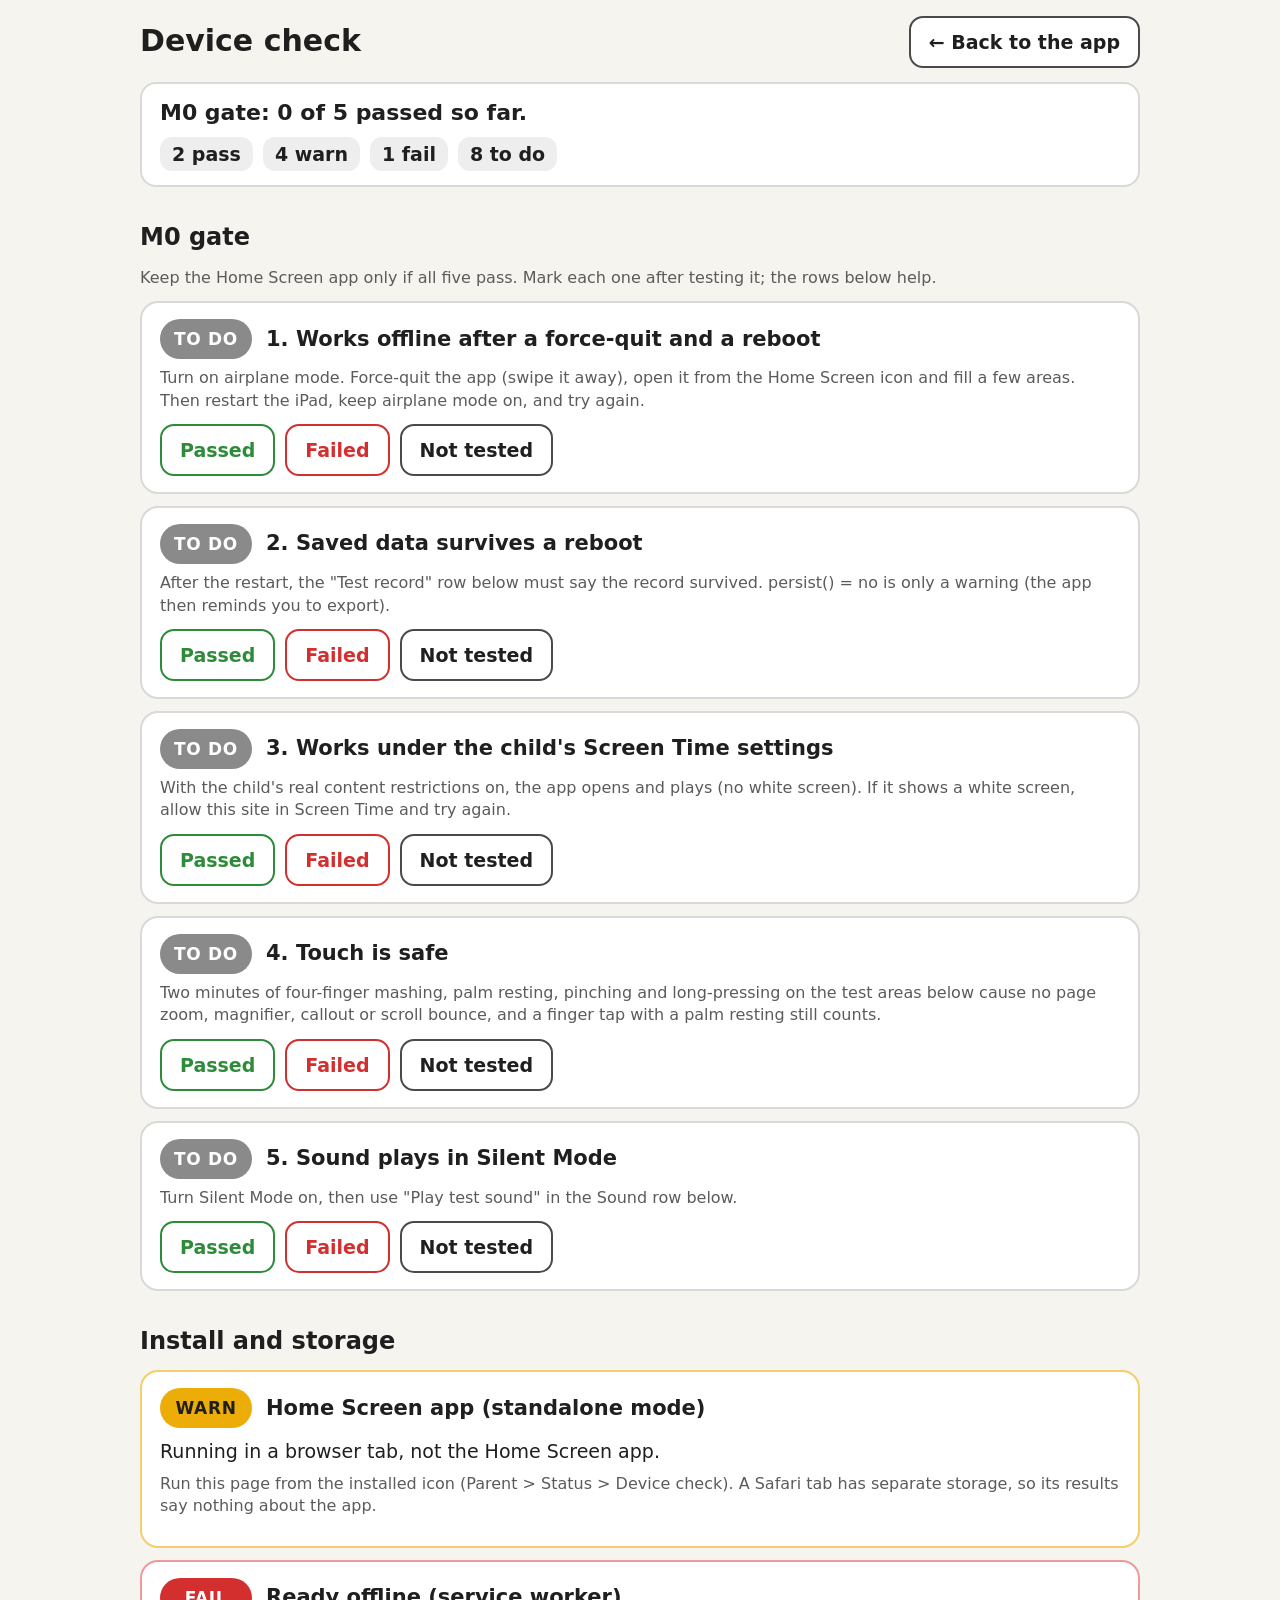
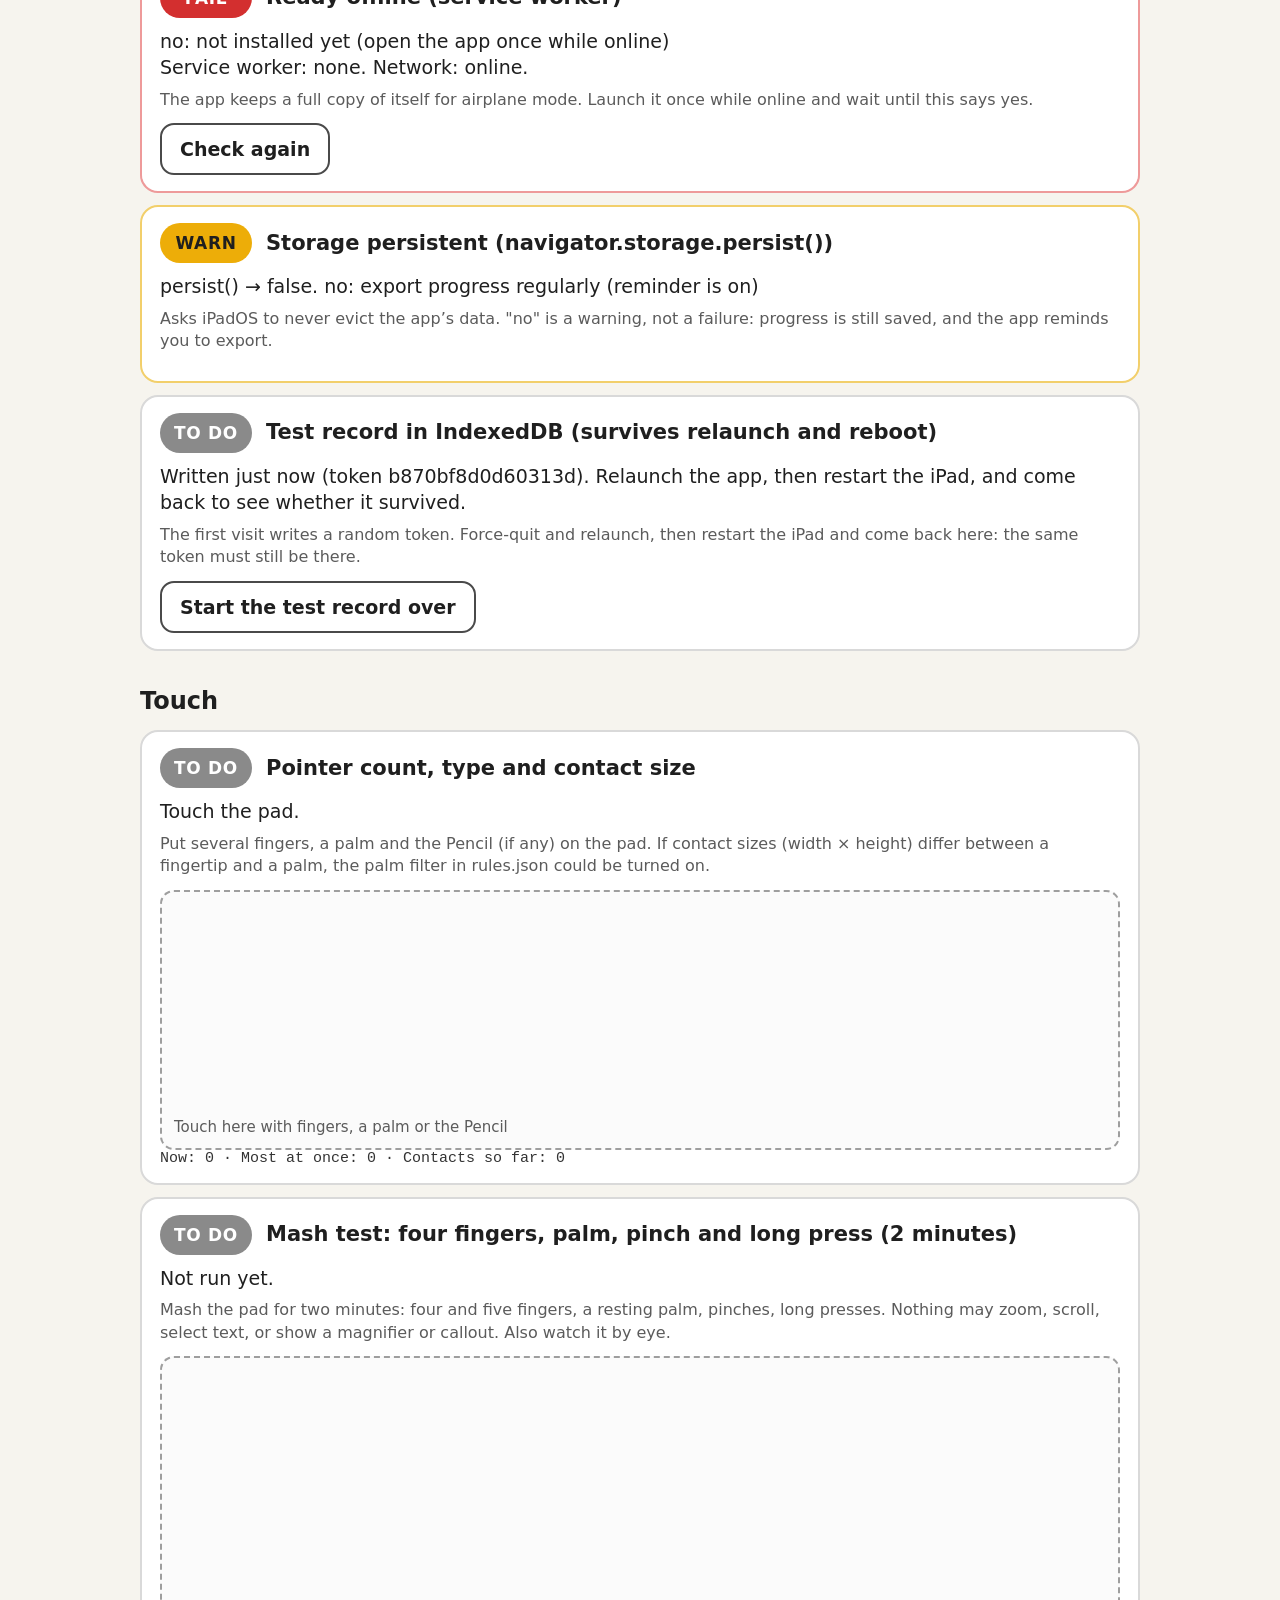
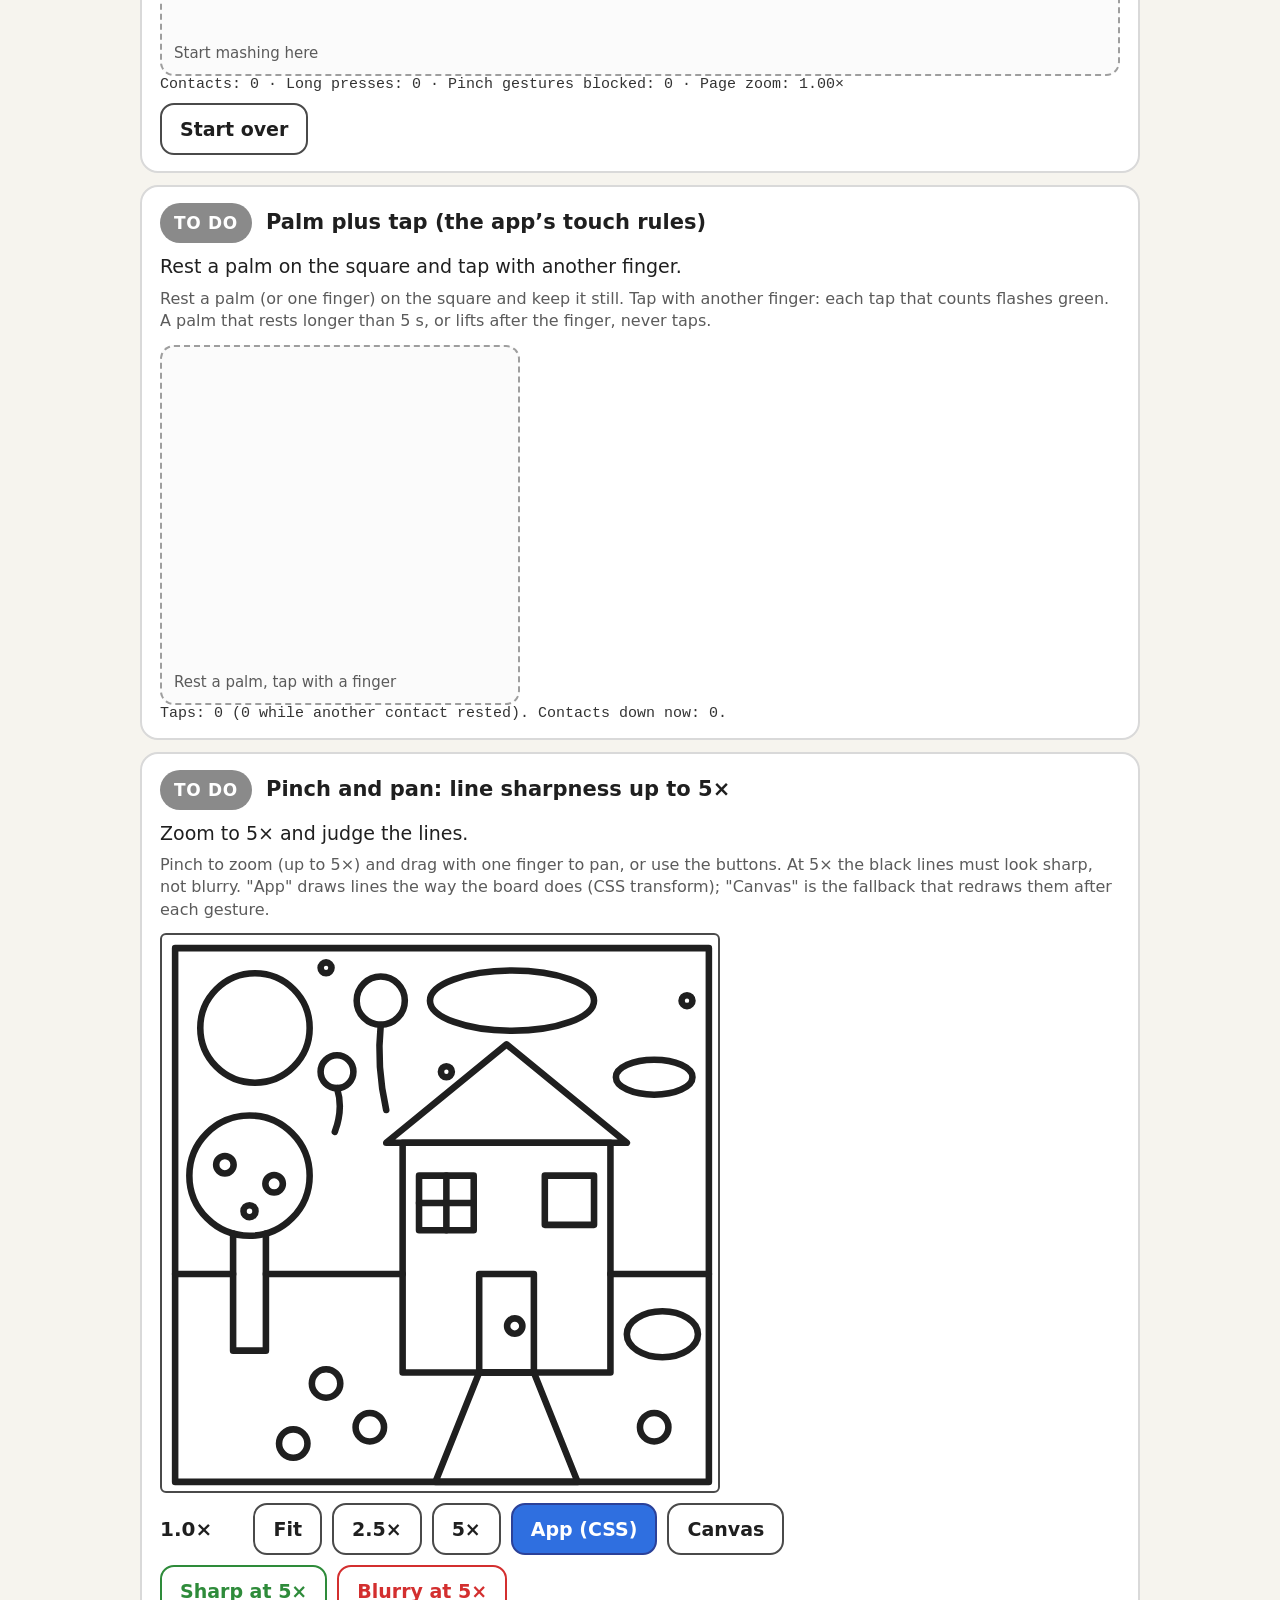
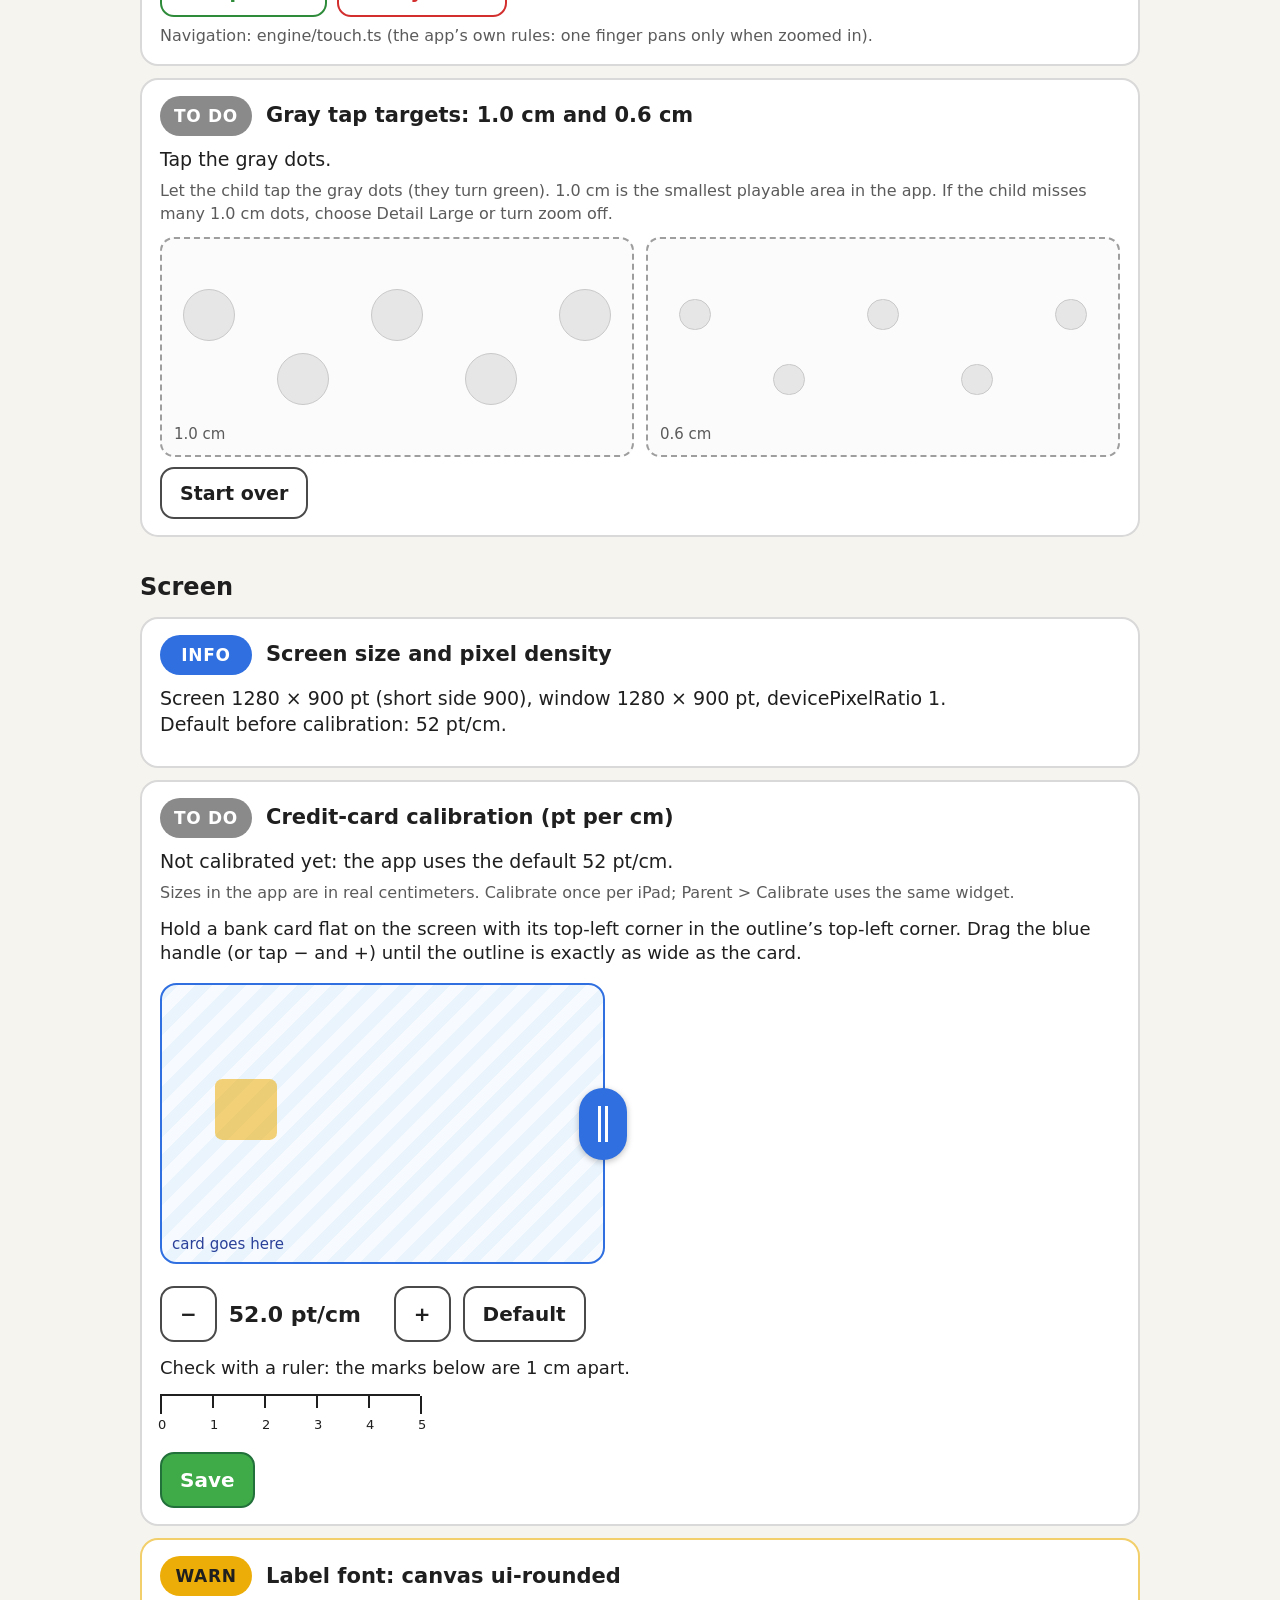
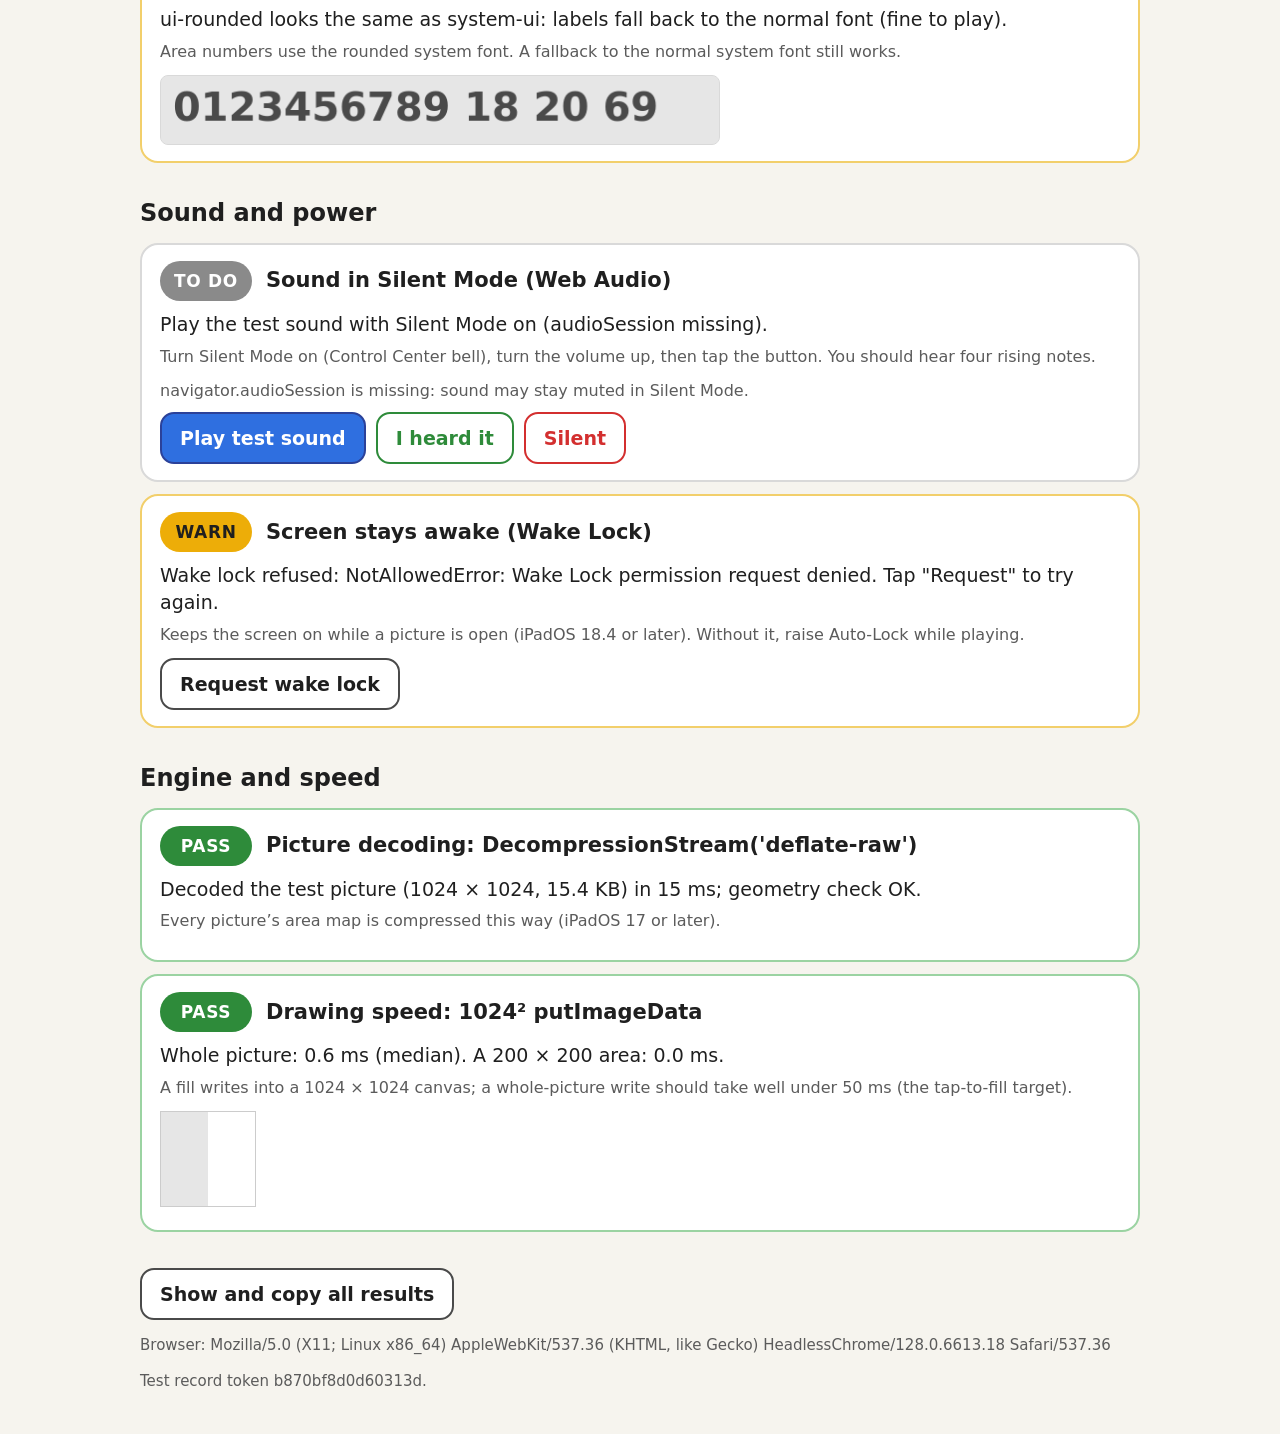
==== commit f2277faa: "Deploy a4e509d0354c from e383314" ====
--- a/check.html
+++ b/check.html
@@ -42,8 +42,8 @@
   <link rel="icon" type="image/png" sizes="192x192" href="./icons/icon-192.png" />
   <title>Device check · Color by Numbers</title>
   <style>:root{--lightningcss-light:initial;--lightningcss-dark: ;color-scheme:light;--ink:#1f1f1f;--muted:#5b5b5b;--line:#d9d9d9;--pass:#2e8b3a;--warn:#edad08;--fail:#d32f2f;--todo:#8a8a8a;--info:#2f6fe0}*{box-sizing:border-box}html{text-size-adjust:100%}body{color:var(--ink);touch-action:pan-y;overscroll-behavior:none;-webkit-tap-highlight-color:transparent;padding:max(16px, env(safe-area-inset-top)) max(16px, env(safe-area-inset-right)) max(24px, env(safe-area-inset-bottom)) max(16px, env(safe-area-inset-left));background:#f6f4ee;margin:0;font:18px/1.4 system-ui,-apple-system,sans-serif}#check{max-width:1000px;margin:0 auto}h1{margin:4px 0 6px;font-size:30px}h2{margin:34px 0 12px;font-size:24px}h3{margin:0;font-size:21px}a.back,button,.btn{min-width:52px;min-height:52px;color:var(--ink);touch-action:manipulation;-webkit-user-select:none;user-select:none;cursor:pointer;background:#fff;border:2px solid #4a4a4a;border-radius:14px;justify-content:center;align-items:center;gap:8px;padding:0 18px;font:600 19px system-ui,-apple-system,sans-serif;text-decoration:none;display:inline-flex}button.on{color:#fff;background:#2f6fe0;border-color:#2b4199}button.good{border-color:var(--pass);color:var(--pass)}button.bad{border-color:var(--fail);color:var(--fail)}.topbar{flex-wrap:wrap;justify-content:space-between;align-items:center;gap:12px;display:flex}.summary{border:2px solid var(--line);background:#fff;border-radius:16px;margin:14px 0 0;padding:14px 18px;font-size:19px}.summary strong{font-size:22px}.counts{flex-wrap:wrap;gap:10px;margin-top:8px;display:flex}.item{border:2px solid var(--line);background:#fff;border-radius:18px;margin:12px 0;padding:16px 18px}.item[data-status=pass]{border-color:#9bd3a2}.item[data-status=warn]{border-color:#f2cf6b}.item[data-status=fail]{border-color:#ee9a9a}.item-head{align-items:center;gap:14px;display:flex}.pill{letter-spacing:.04em;color:#fff;background:var(--todo);border-radius:20px;flex:none;justify-content:center;align-items:center;min-width:92px;height:40px;padding:0 12px;font:800 17px system-ui,-apple-system,sans-serif;display:inline-flex}.pill[data-status=pass]{background:var(--pass)}.pill[data-status=warn]{background:var(--warn);color:#1f1f1f}.pill[data-status=fail]{background:var(--fail)}.pill[data-status=info]{background:var(--info)}.pill[data-status=running]{background:#6b2c83}.detail{white-space:pre-line;margin:10px 0 0;font-size:19px}.detail:empty{display:none}.help{color:var(--muted);margin:8px 0 0;font-size:16px}.body{margin-top:12px}.row{flex-wrap:wrap;align-items:center;gap:10px;margin-top:10px;display:flex}.mono{white-space:pre-wrap;color:#333;font:15px ui-monospace,Menlo,monospace}.pad{touch-action:none;-webkit-user-select:none;user-select:none;-webkit-touch-callout:none;background:#fbfbfb;border:2px dashed #9e9e9e;border-radius:14px;position:relative;overflow:hidden}.pad .hint{color:var(--muted);pointer-events:none;font-size:15px;position:absolute;inset:auto 12px 10px}.dot{pointer-events:none;background:#2f6fe026;border:3px solid #2f6fe0;border-radius:50%;width:44px;height:44px;margin:-22px 0 0 -22px;position:absolute}.dot.big{background:#d95f1426;border-color:#d95f14}.flash{pointer-events:none;border:6px solid #3eaa48;border-radius:50%;width:72px;height:72px;margin:-36px 0 0 -36px;animation:.6s ease-out forwards flash;position:absolute}@keyframes flash{0%{opacity:1;transform:scale(.4)}to{opacity:0;transform:scale(1.3)}}.board{touch-action:none;-webkit-user-select:none;user-select:none;-webkit-touch-callout:none;background:#fff;border:2px solid #4a4a4a;border-radius:6px;position:relative;overflow:hidden}.stage{transform-origin:0 0;position:absolute;top:0;left:0}.stage img{-webkit-user-drag:none;-webkit-user-select:none;user-select:none;pointer-events:none;width:100%;height:100%;display:block}.board canvas.redraw{pointer-events:none;position:absolute;top:0;left:0}.zoom-readout{min-width:6ch;font:700 20px system-ui,-apple-system,sans-serif}.targets{grid-template-columns:1fr 1fr;gap:12px;display:grid}.targets .pad{height:220px}.target{pointer-events:none;background:#e6e6e6;border:1px solid #c9c9c9;border-radius:50%;transition:background .15s;position:absolute}.target.hit{background:#3eaa48;border-color:#22703a}.fontsample{border:1px solid var(--line);background:#e6e6e6;border-radius:8px;max-width:100%;display:block}.badge{background:#eee;border-radius:12px;padding:4px 12px;font-weight:700;display:inline-block}.badge.offline{background:#ffe9a8}footer{color:var(--muted);margin:36px 0 10px;font-size:15px}textarea.dump{width:100%;min-height:160px;font:13px ui-monospace,Menlo,monospace}</style>
-  <script type="module" crossorigin src="./assets/check-DgGYxwdJ.js"></script>
-  <link rel="modulepreload" crossorigin href="./assets/db-CntqB-AF.js">
+  <script type="module" crossorigin src="./assets/check-IzMJpQ4b.js"></script>
+  <link rel="modulepreload" crossorigin href="./assets/db-7nb39MM-.js">
 </head>
 <body>
   <!-- Platform workstream: the M0 device check (PLAN §3, §10 "check.html items"). In the manifest scope on purpose. -->
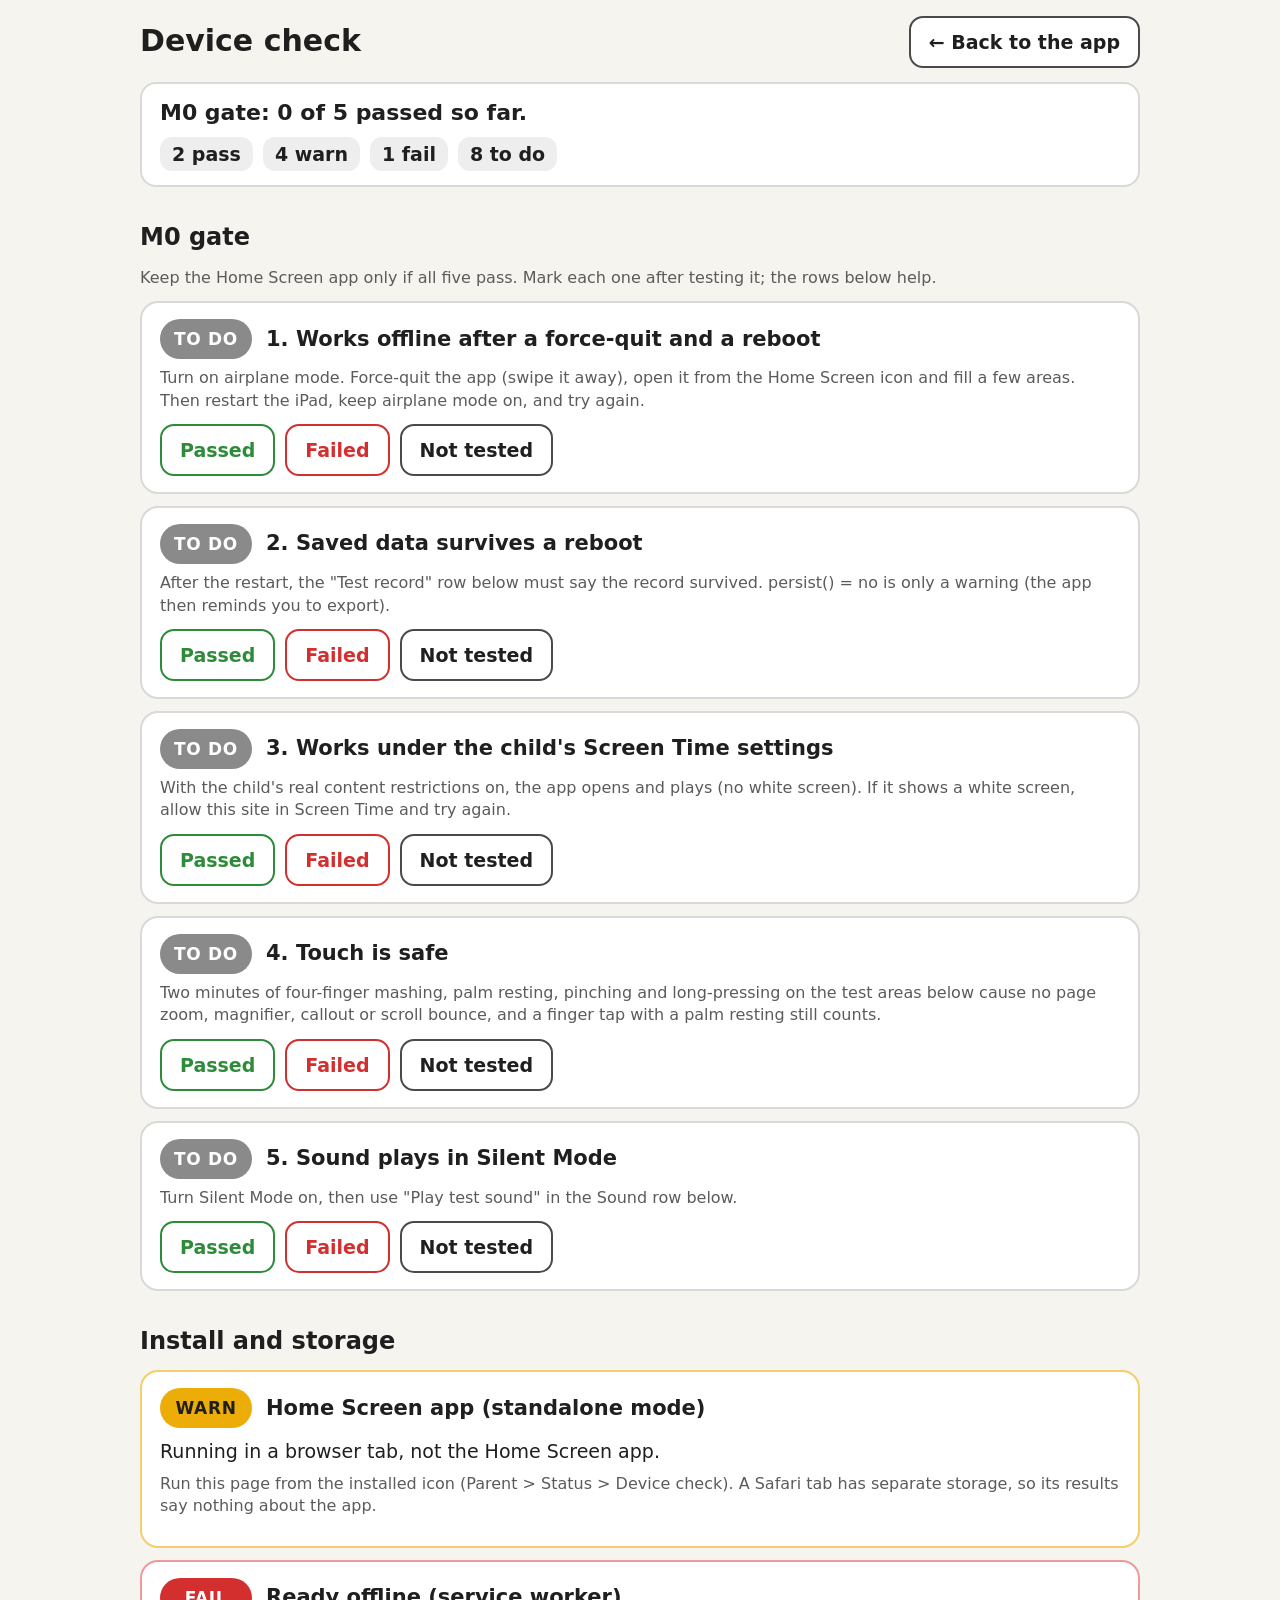
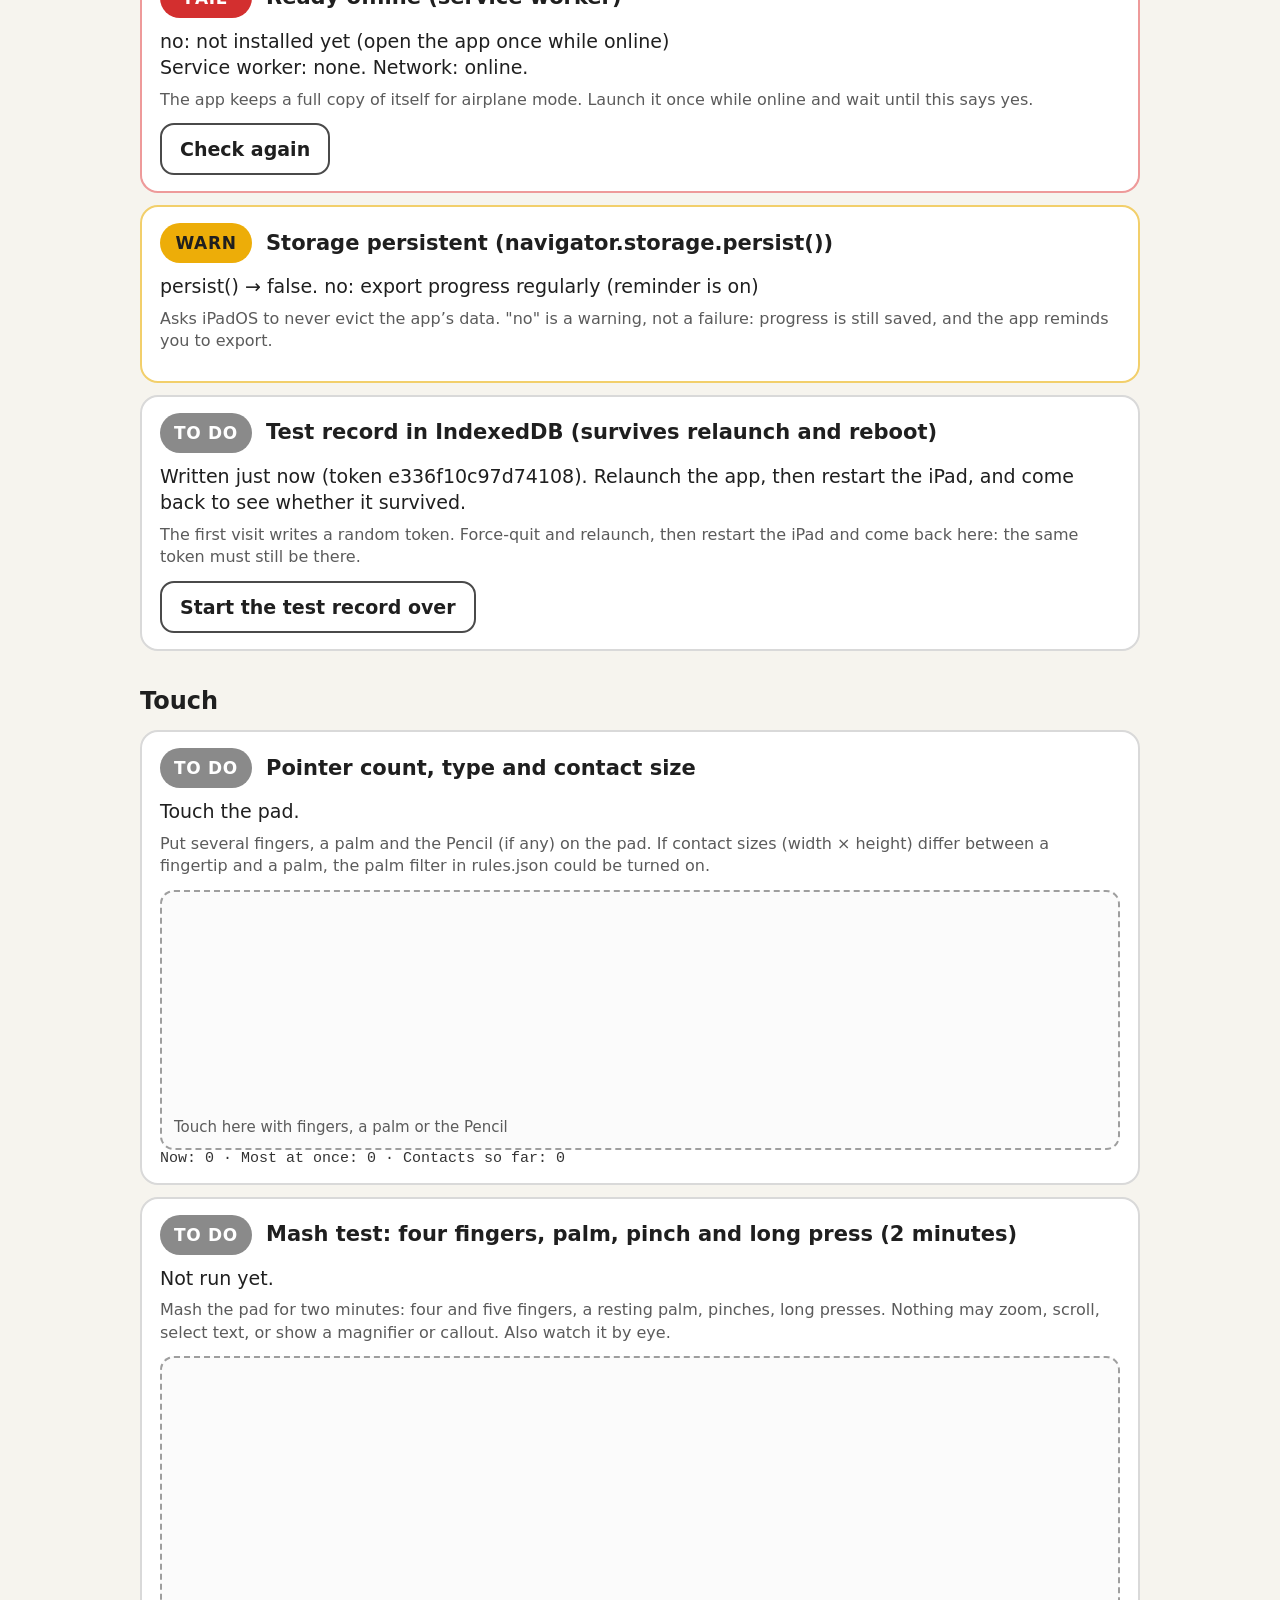
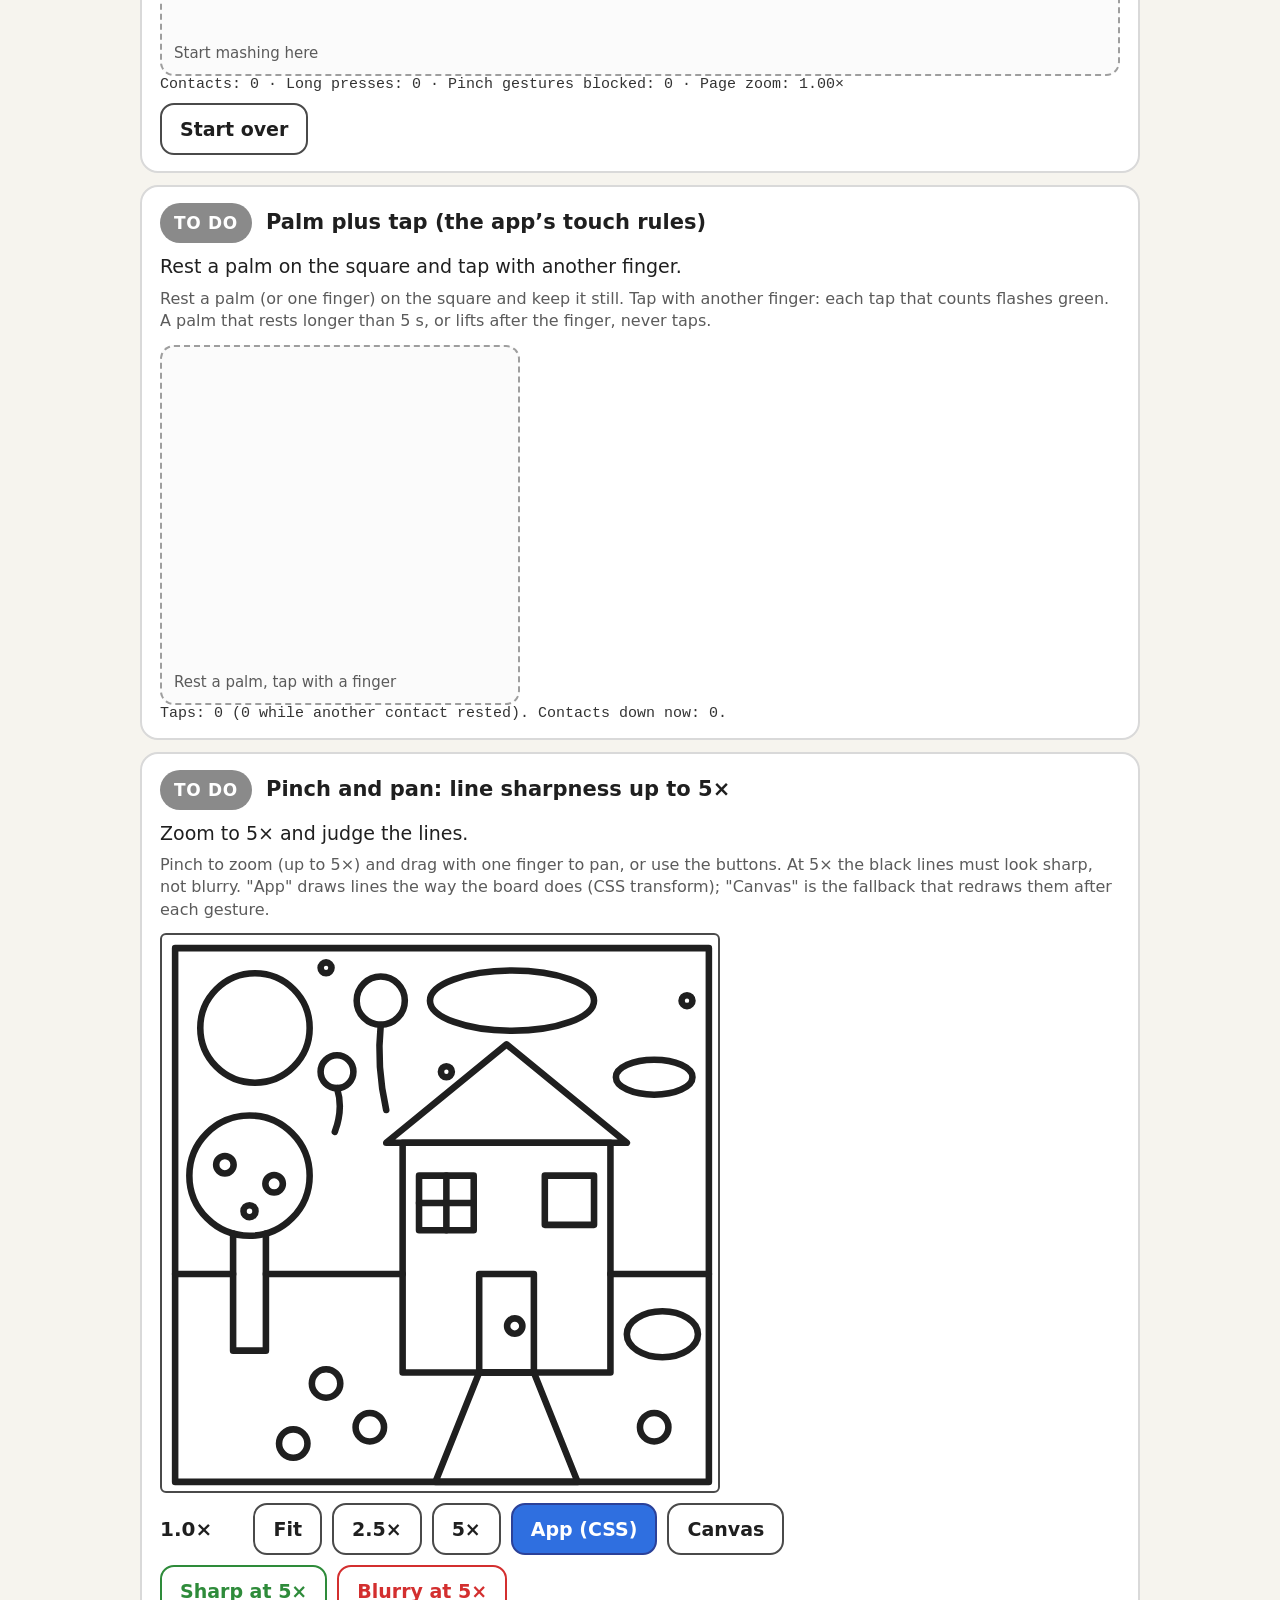
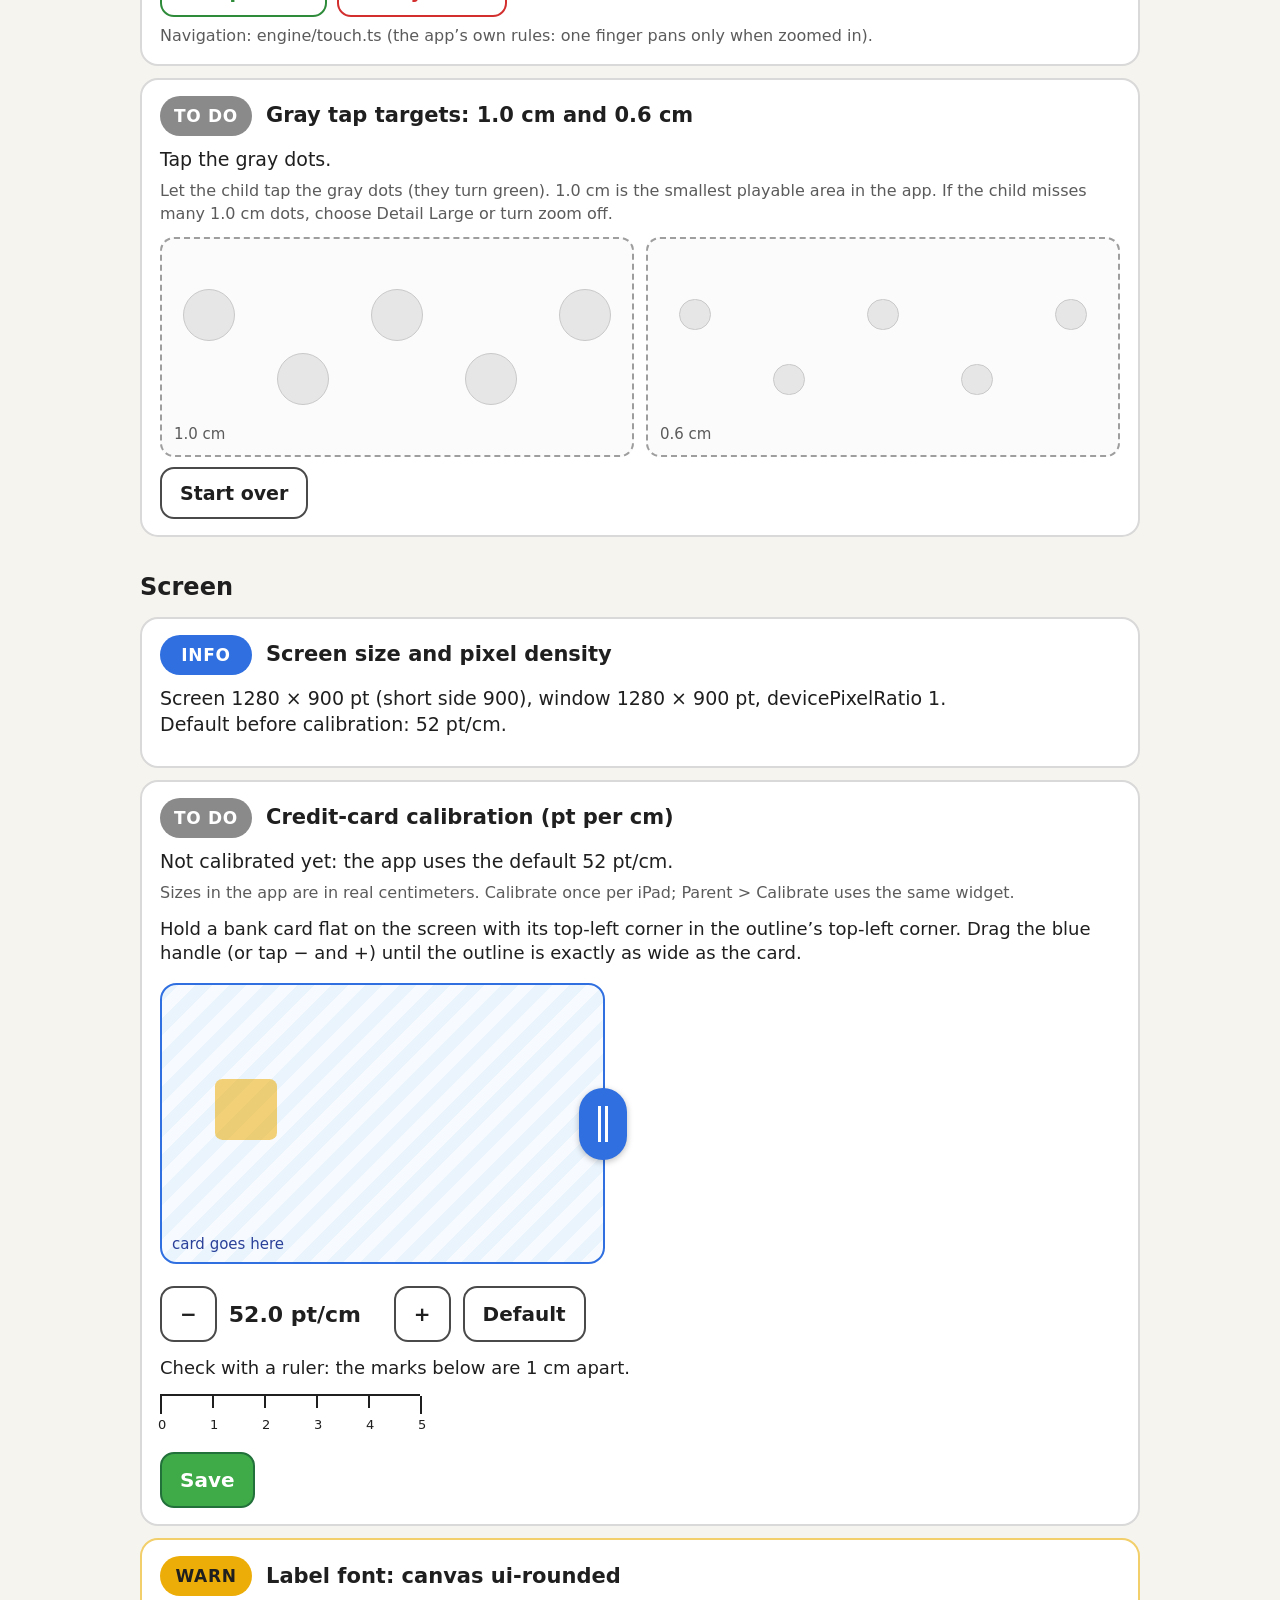
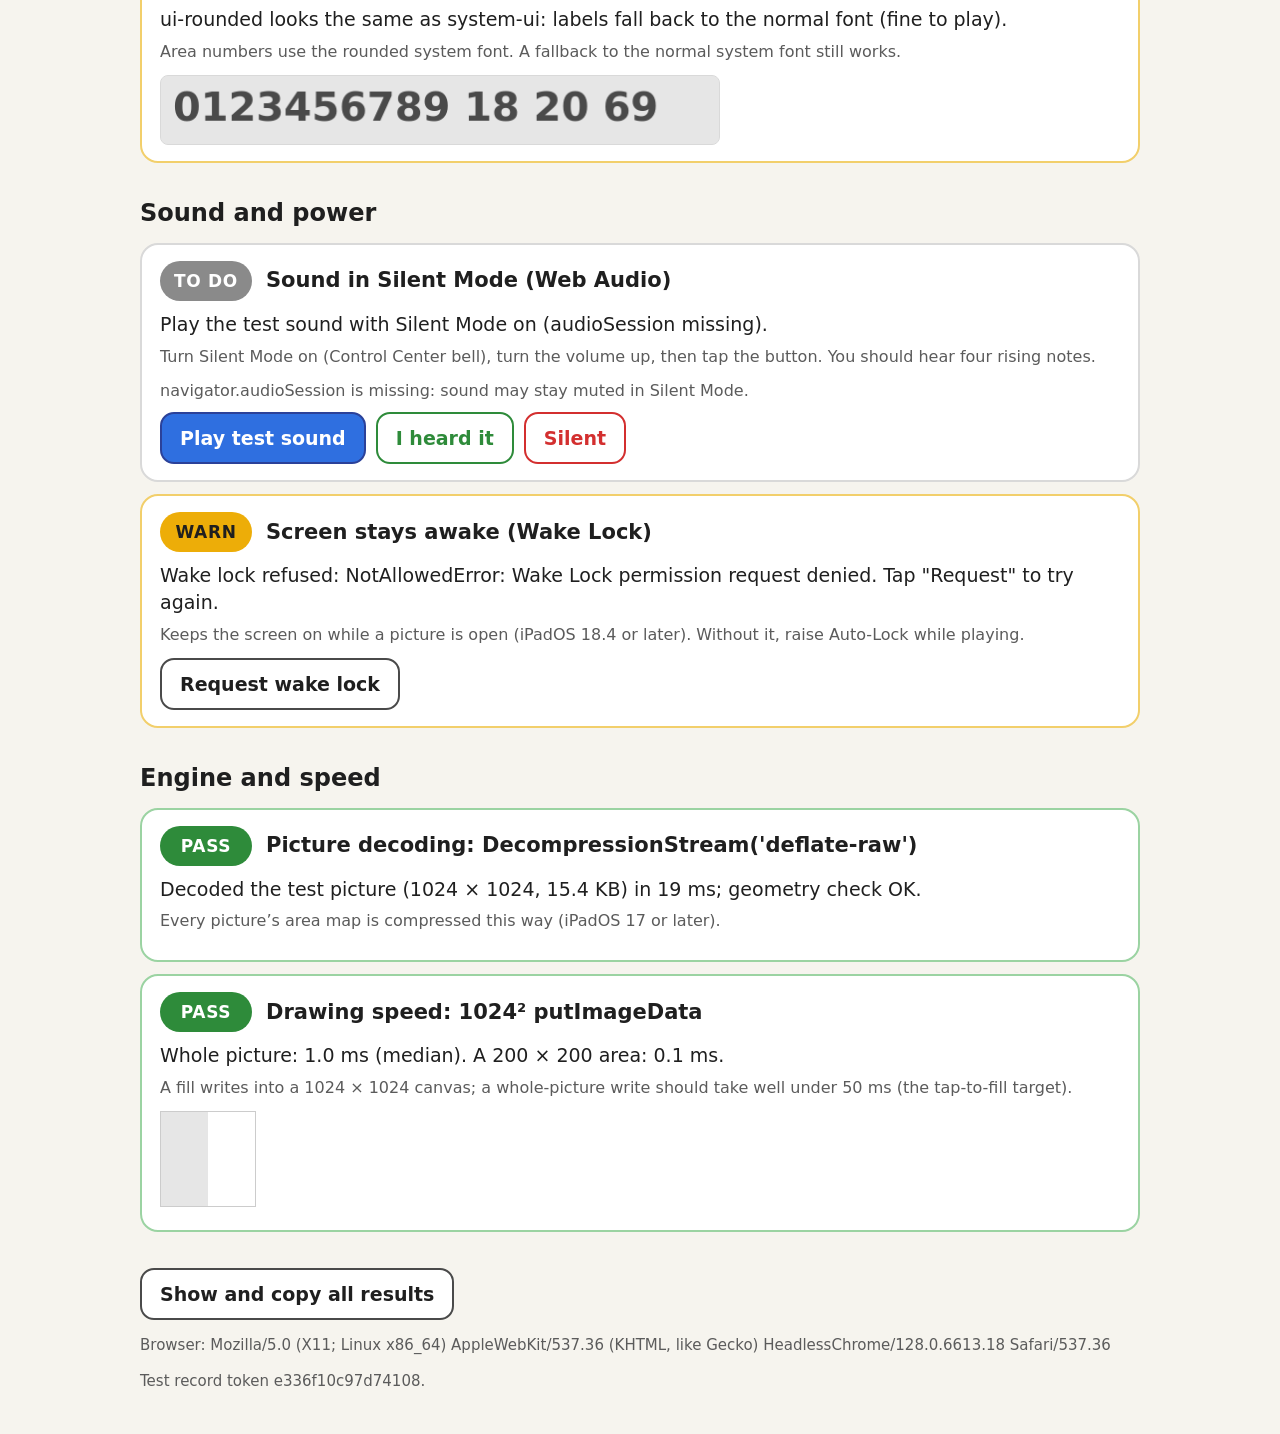
==== commit 5a7210f4: "Deploy 15104265ecd0 from 29b9186" ====
--- a/check.html
+++ b/check.html
@@ -42,8 +42,8 @@
   <link rel="icon" type="image/png" sizes="192x192" href="./icons/icon-192.png" />
   <title>Device check · Color by Numbers</title>
   <style>:root{--lightningcss-light:initial;--lightningcss-dark: ;color-scheme:light;--ink:#1f1f1f;--muted:#5b5b5b;--line:#d9d9d9;--pass:#2e8b3a;--warn:#edad08;--fail:#d32f2f;--todo:#8a8a8a;--info:#2f6fe0}*{box-sizing:border-box}html{text-size-adjust:100%}body{color:var(--ink);touch-action:pan-y;overscroll-behavior:none;-webkit-tap-highlight-color:transparent;padding:max(16px, env(safe-area-inset-top)) max(16px, env(safe-area-inset-right)) max(24px, env(safe-area-inset-bottom)) max(16px, env(safe-area-inset-left));background:#f6f4ee;margin:0;font:18px/1.4 system-ui,-apple-system,sans-serif}#check{max-width:1000px;margin:0 auto}h1{margin:4px 0 6px;font-size:30px}h2{margin:34px 0 12px;font-size:24px}h3{margin:0;font-size:21px}a.back,button,.btn{min-width:52px;min-height:52px;color:var(--ink);touch-action:manipulation;-webkit-user-select:none;user-select:none;cursor:pointer;background:#fff;border:2px solid #4a4a4a;border-radius:14px;justify-content:center;align-items:center;gap:8px;padding:0 18px;font:600 19px system-ui,-apple-system,sans-serif;text-decoration:none;display:inline-flex}button.on{color:#fff;background:#2f6fe0;border-color:#2b4199}button.good{border-color:var(--pass);color:var(--pass)}button.bad{border-color:var(--fail);color:var(--fail)}.topbar{flex-wrap:wrap;justify-content:space-between;align-items:center;gap:12px;display:flex}.summary{border:2px solid var(--line);background:#fff;border-radius:16px;margin:14px 0 0;padding:14px 18px;font-size:19px}.summary strong{font-size:22px}.counts{flex-wrap:wrap;gap:10px;margin-top:8px;display:flex}.item{border:2px solid var(--line);background:#fff;border-radius:18px;margin:12px 0;padding:16px 18px}.item[data-status=pass]{border-color:#9bd3a2}.item[data-status=warn]{border-color:#f2cf6b}.item[data-status=fail]{border-color:#ee9a9a}.item-head{align-items:center;gap:14px;display:flex}.pill{letter-spacing:.04em;color:#fff;background:var(--todo);border-radius:20px;flex:none;justify-content:center;align-items:center;min-width:92px;height:40px;padding:0 12px;font:800 17px system-ui,-apple-system,sans-serif;display:inline-flex}.pill[data-status=pass]{background:var(--pass)}.pill[data-status=warn]{background:var(--warn);color:#1f1f1f}.pill[data-status=fail]{background:var(--fail)}.pill[data-status=info]{background:var(--info)}.pill[data-status=running]{background:#6b2c83}.detail{white-space:pre-line;margin:10px 0 0;font-size:19px}.detail:empty{display:none}.help{color:var(--muted);margin:8px 0 0;font-size:16px}.body{margin-top:12px}.row{flex-wrap:wrap;align-items:center;gap:10px;margin-top:10px;display:flex}.mono{white-space:pre-wrap;color:#333;font:15px ui-monospace,Menlo,monospace}.pad{touch-action:none;-webkit-user-select:none;user-select:none;-webkit-touch-callout:none;background:#fbfbfb;border:2px dashed #9e9e9e;border-radius:14px;position:relative;overflow:hidden}.pad .hint{color:var(--muted);pointer-events:none;font-size:15px;position:absolute;inset:auto 12px 10px}.dot{pointer-events:none;background:#2f6fe026;border:3px solid #2f6fe0;border-radius:50%;width:44px;height:44px;margin:-22px 0 0 -22px;position:absolute}.dot.big{background:#d95f1426;border-color:#d95f14}.flash{pointer-events:none;border:6px solid #3eaa48;border-radius:50%;width:72px;height:72px;margin:-36px 0 0 -36px;animation:.6s ease-out forwards flash;position:absolute}@keyframes flash{0%{opacity:1;transform:scale(.4)}to{opacity:0;transform:scale(1.3)}}.board{touch-action:none;-webkit-user-select:none;user-select:none;-webkit-touch-callout:none;background:#fff;border:2px solid #4a4a4a;border-radius:6px;position:relative;overflow:hidden}.stage{transform-origin:0 0;position:absolute;top:0;left:0}.stage img{-webkit-user-drag:none;-webkit-user-select:none;user-select:none;pointer-events:none;width:100%;height:100%;display:block}.board canvas.redraw{pointer-events:none;position:absolute;top:0;left:0}.zoom-readout{min-width:6ch;font:700 20px system-ui,-apple-system,sans-serif}.targets{grid-template-columns:1fr 1fr;gap:12px;display:grid}.targets .pad{height:220px}.target{pointer-events:none;background:#e6e6e6;border:1px solid #c9c9c9;border-radius:50%;transition:background .15s;position:absolute}.target.hit{background:#3eaa48;border-color:#22703a}.fontsample{border:1px solid var(--line);background:#e6e6e6;border-radius:8px;max-width:100%;display:block}.badge{background:#eee;border-radius:12px;padding:4px 12px;font-weight:700;display:inline-block}.badge.offline{background:#ffe9a8}footer{color:var(--muted);margin:36px 0 10px;font-size:15px}textarea.dump{width:100%;min-height:160px;font:13px ui-monospace,Menlo,monospace}</style>
-  <script type="module" crossorigin src="./assets/check-IzMJpQ4b.js"></script>
-  <link rel="modulepreload" crossorigin href="./assets/db-7nb39MM-.js">
+  <script type="module" crossorigin src="./assets/check-5x_oi5Lh.js"></script>
+  <link rel="modulepreload" crossorigin href="./assets/db-Fn3cKiKh.js">
 </head>
 <body>
   <!-- Platform workstream: the M0 device check (PLAN §3, §10 "check.html items"). In the manifest scope on purpose. -->
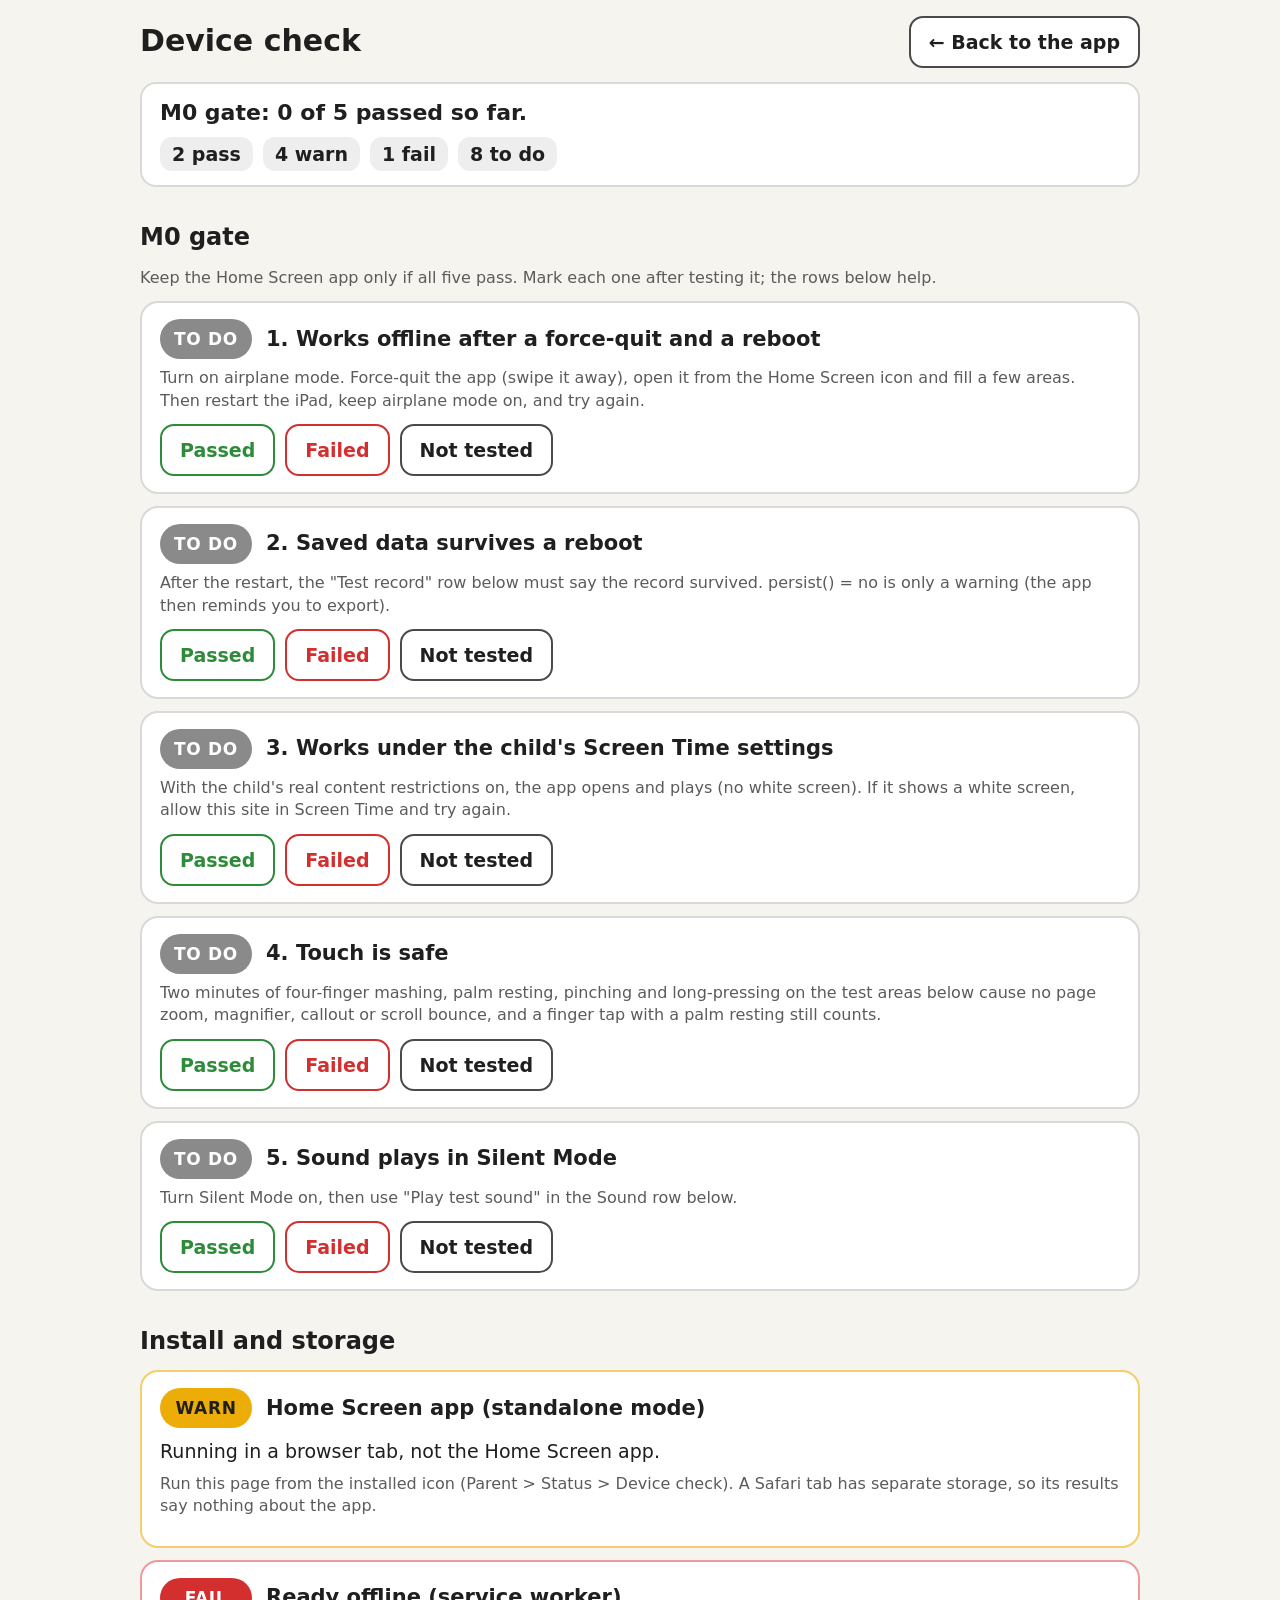
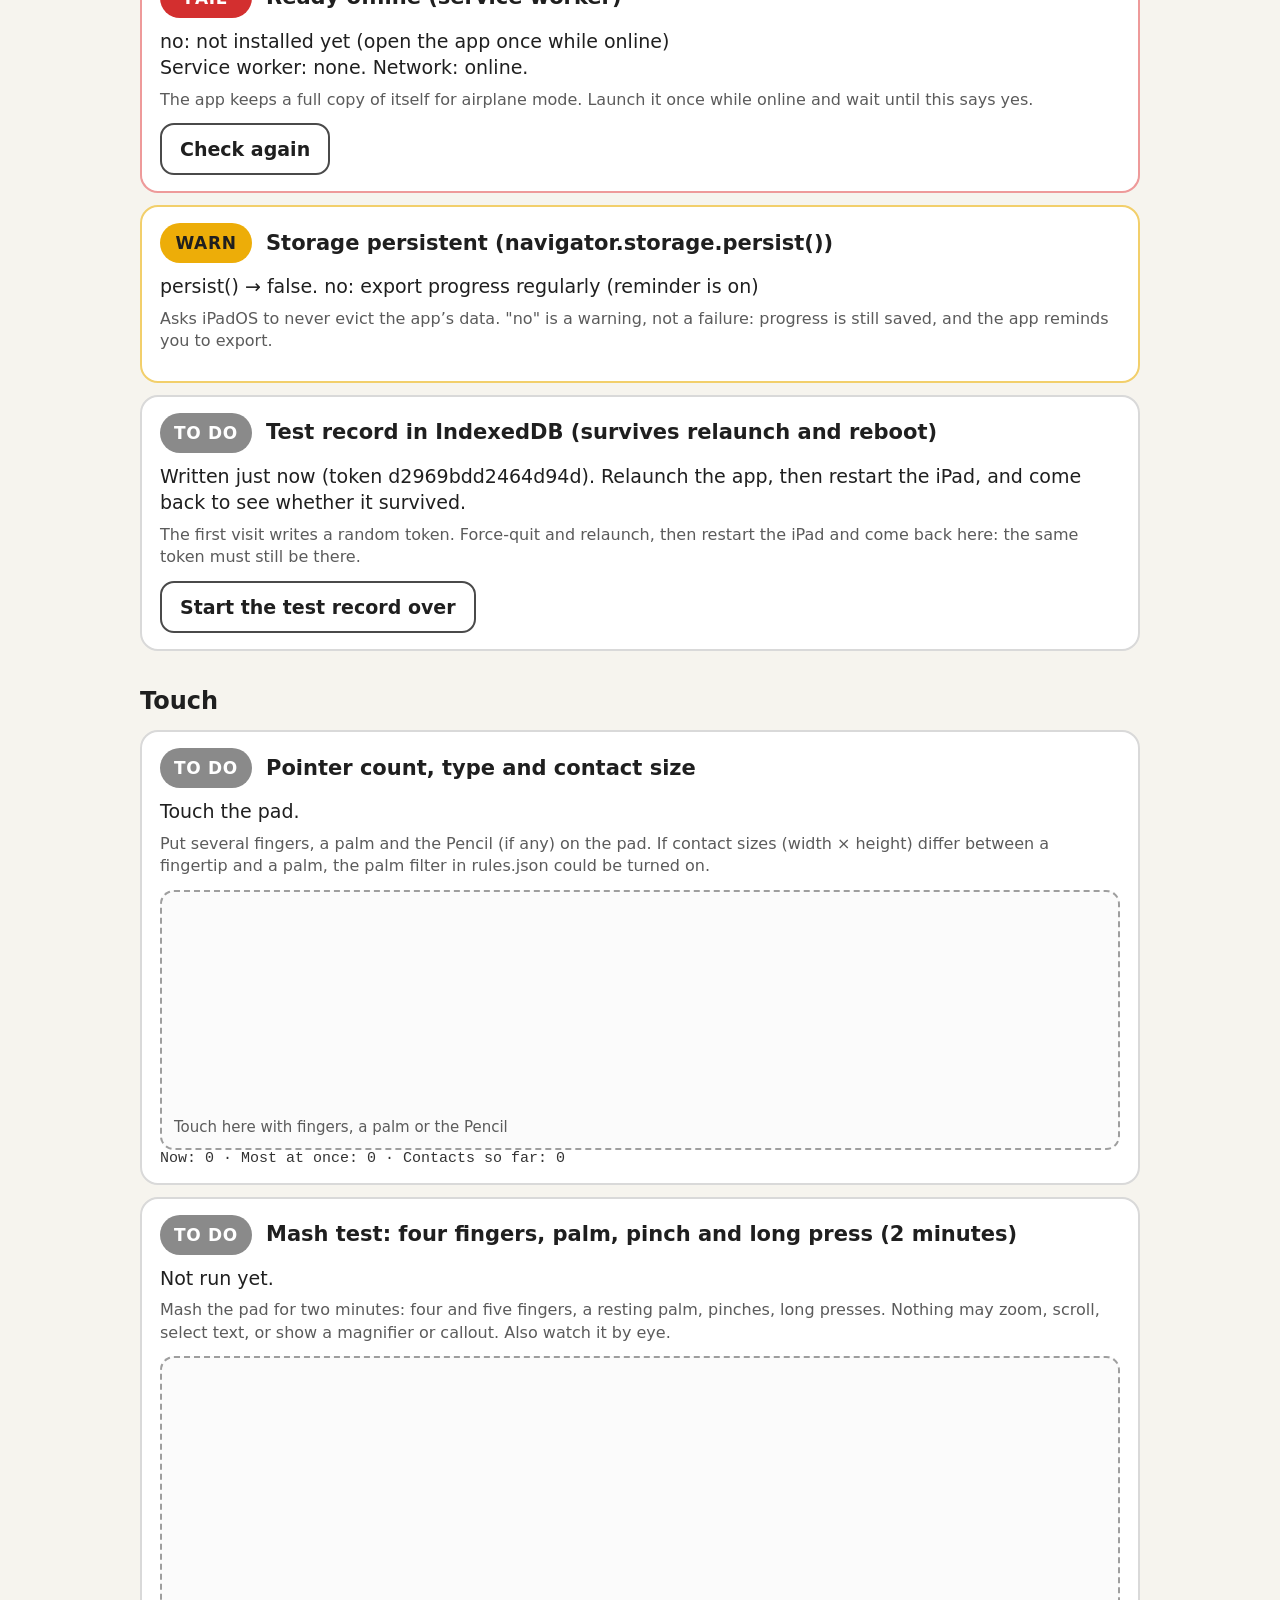
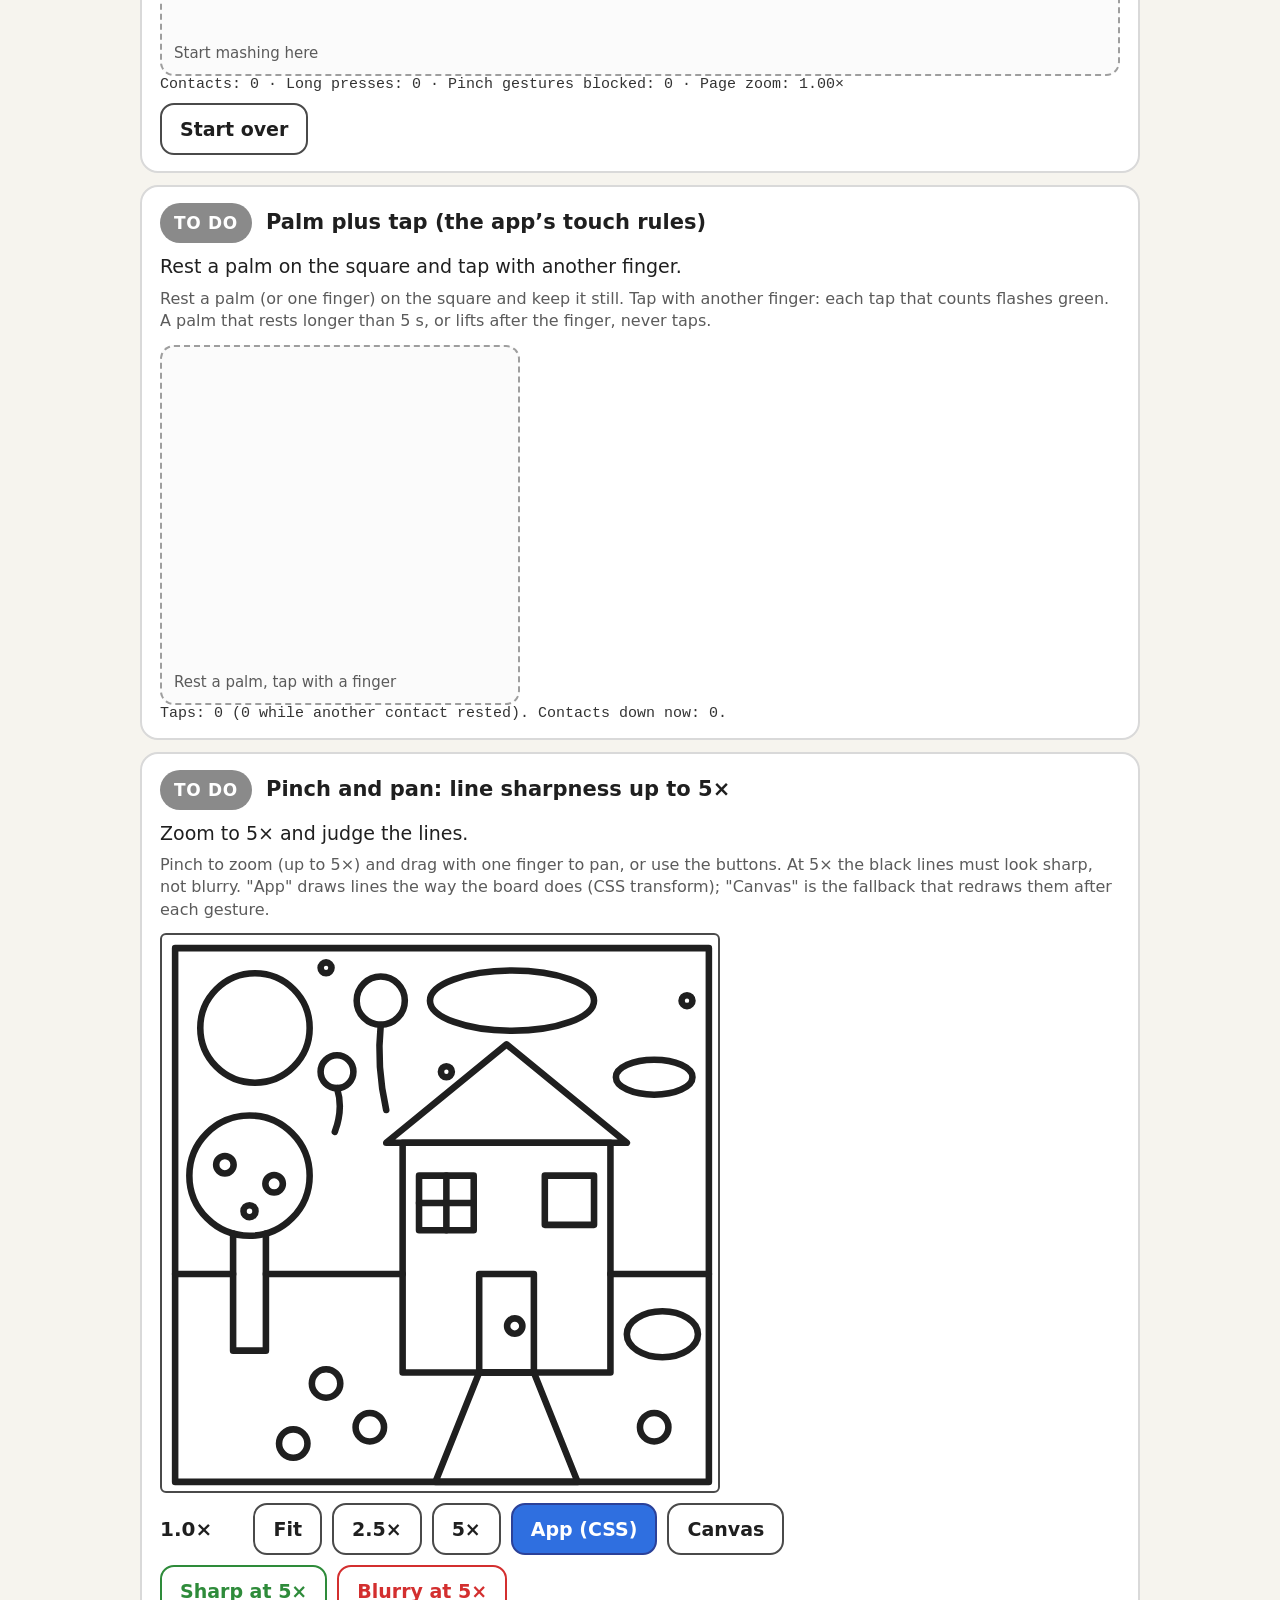
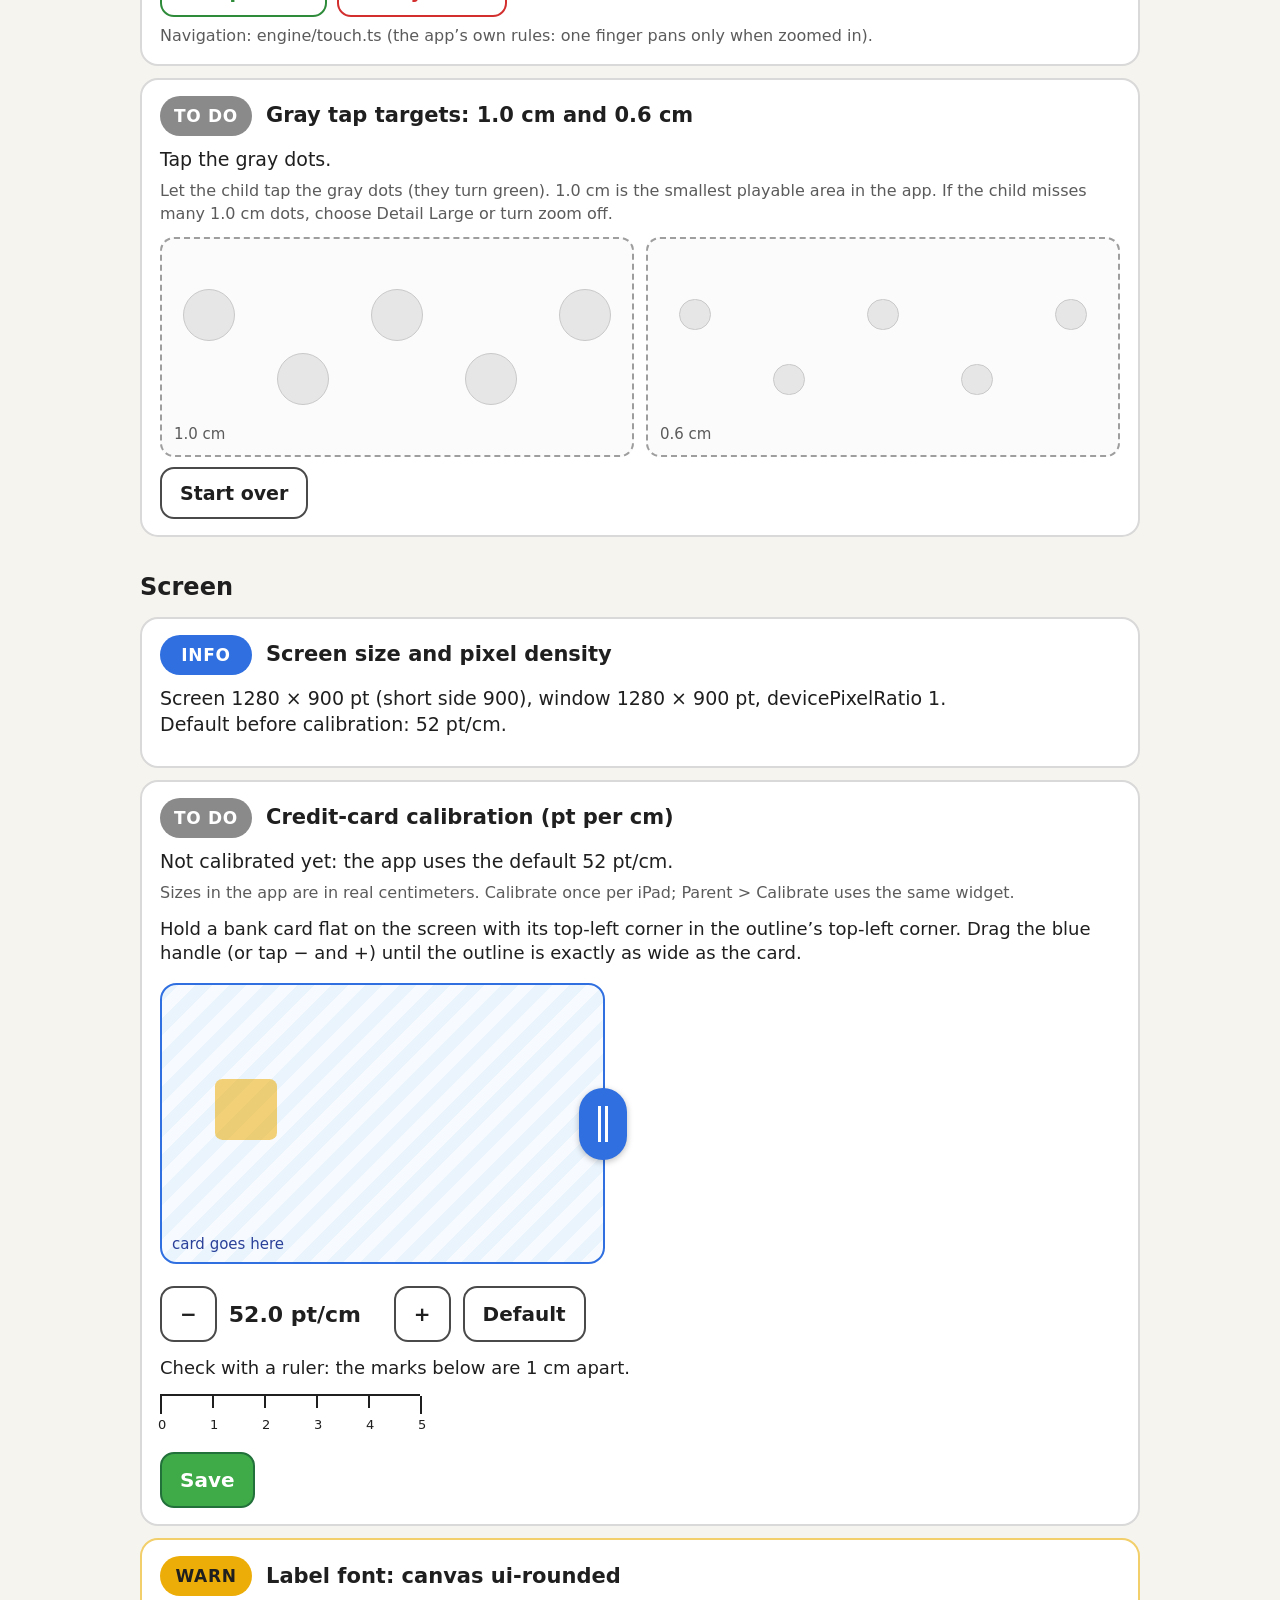
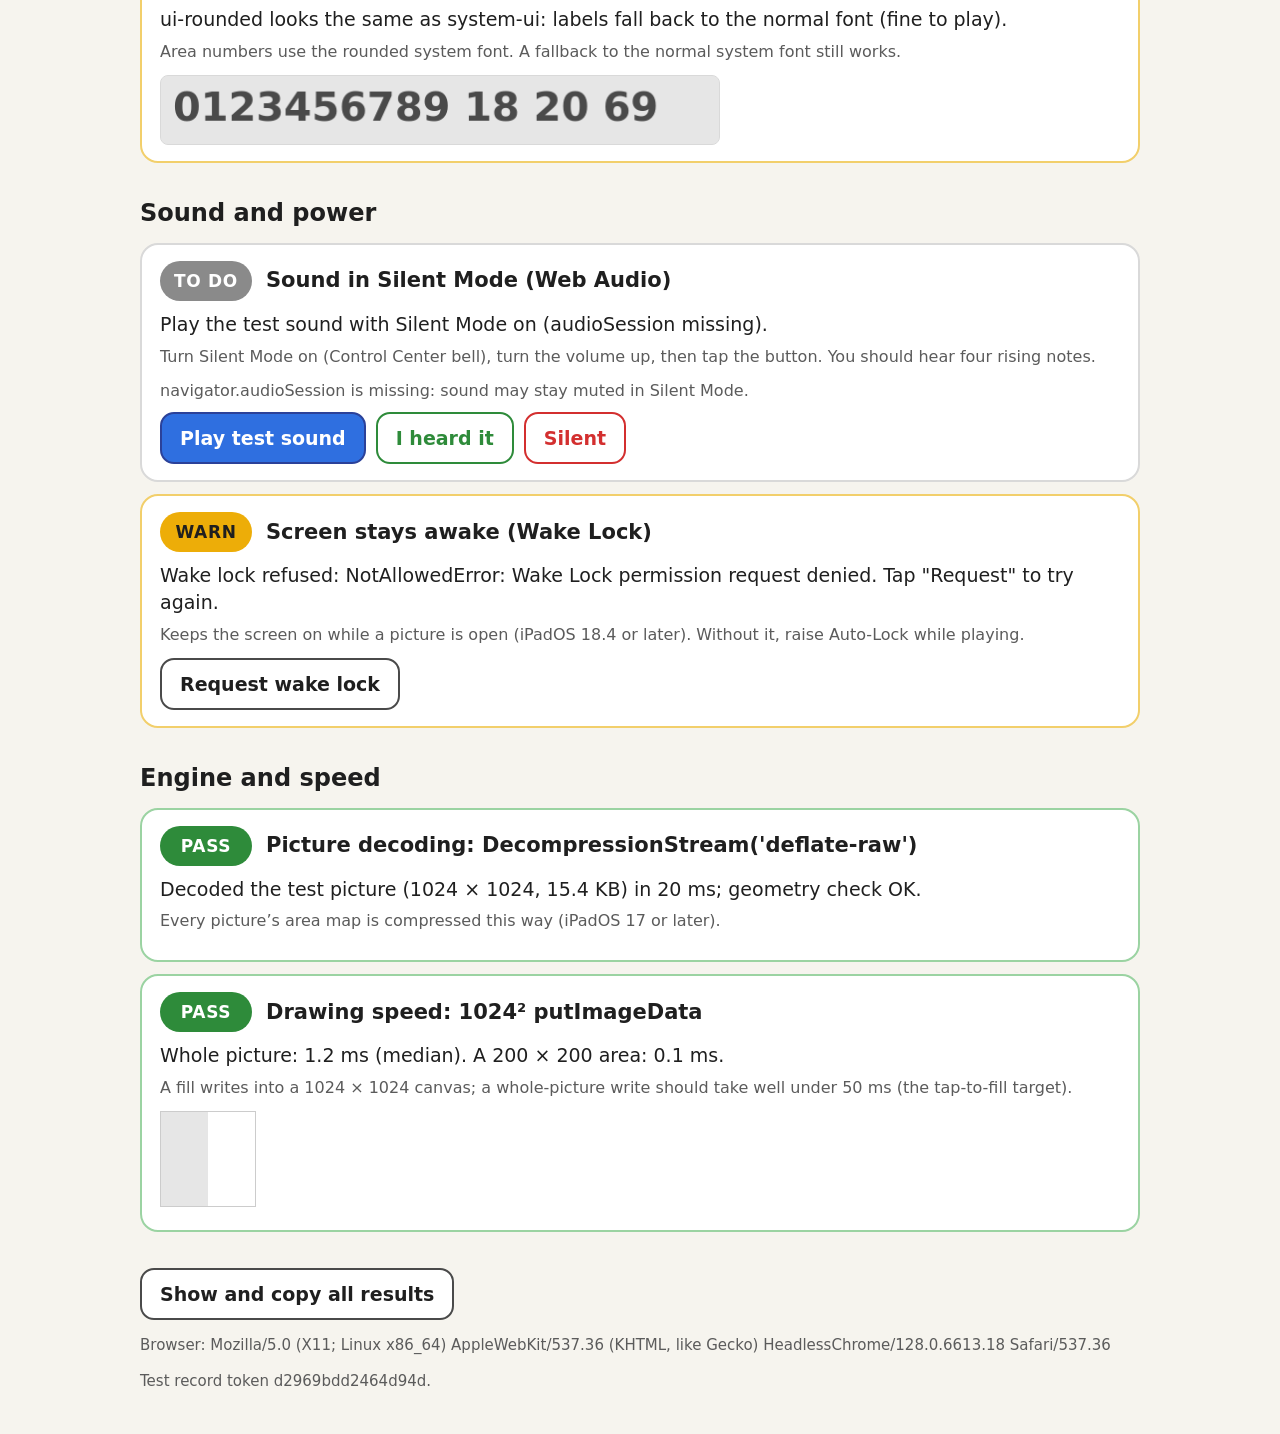
==== commit fbab49e0: "Deploy cb44d3d18cae from 63c3161" ====
--- a/check.html
+++ b/check.html
@@ -42,8 +42,8 @@
   <link rel="icon" type="image/png" sizes="192x192" href="./icons/icon-192.png" />
   <title>Device check · Color by Numbers</title>
   <style>:root{--lightningcss-light:initial;--lightningcss-dark: ;color-scheme:light;--ink:#1f1f1f;--muted:#5b5b5b;--line:#d9d9d9;--pass:#2e8b3a;--warn:#edad08;--fail:#d32f2f;--todo:#8a8a8a;--info:#2f6fe0}*{box-sizing:border-box}html{text-size-adjust:100%}body{color:var(--ink);touch-action:pan-y;overscroll-behavior:none;-webkit-tap-highlight-color:transparent;padding:max(16px, env(safe-area-inset-top)) max(16px, env(safe-area-inset-right)) max(24px, env(safe-area-inset-bottom)) max(16px, env(safe-area-inset-left));background:#f6f4ee;margin:0;font:18px/1.4 system-ui,-apple-system,sans-serif}#check{max-width:1000px;margin:0 auto}h1{margin:4px 0 6px;font-size:30px}h2{margin:34px 0 12px;font-size:24px}h3{margin:0;font-size:21px}a.back,button,.btn{min-width:52px;min-height:52px;color:var(--ink);touch-action:manipulation;-webkit-user-select:none;user-select:none;cursor:pointer;background:#fff;border:2px solid #4a4a4a;border-radius:14px;justify-content:center;align-items:center;gap:8px;padding:0 18px;font:600 19px system-ui,-apple-system,sans-serif;text-decoration:none;display:inline-flex}button.on{color:#fff;background:#2f6fe0;border-color:#2b4199}button.good{border-color:var(--pass);color:var(--pass)}button.bad{border-color:var(--fail);color:var(--fail)}.topbar{flex-wrap:wrap;justify-content:space-between;align-items:center;gap:12px;display:flex}.summary{border:2px solid var(--line);background:#fff;border-radius:16px;margin:14px 0 0;padding:14px 18px;font-size:19px}.summary strong{font-size:22px}.counts{flex-wrap:wrap;gap:10px;margin-top:8px;display:flex}.item{border:2px solid var(--line);background:#fff;border-radius:18px;margin:12px 0;padding:16px 18px}.item[data-status=pass]{border-color:#9bd3a2}.item[data-status=warn]{border-color:#f2cf6b}.item[data-status=fail]{border-color:#ee9a9a}.item-head{align-items:center;gap:14px;display:flex}.pill{letter-spacing:.04em;color:#fff;background:var(--todo);border-radius:20px;flex:none;justify-content:center;align-items:center;min-width:92px;height:40px;padding:0 12px;font:800 17px system-ui,-apple-system,sans-serif;display:inline-flex}.pill[data-status=pass]{background:var(--pass)}.pill[data-status=warn]{background:var(--warn);color:#1f1f1f}.pill[data-status=fail]{background:var(--fail)}.pill[data-status=info]{background:var(--info)}.pill[data-status=running]{background:#6b2c83}.detail{white-space:pre-line;margin:10px 0 0;font-size:19px}.detail:empty{display:none}.help{color:var(--muted);margin:8px 0 0;font-size:16px}.body{margin-top:12px}.row{flex-wrap:wrap;align-items:center;gap:10px;margin-top:10px;display:flex}.mono{white-space:pre-wrap;color:#333;font:15px ui-monospace,Menlo,monospace}.pad{touch-action:none;-webkit-user-select:none;user-select:none;-webkit-touch-callout:none;background:#fbfbfb;border:2px dashed #9e9e9e;border-radius:14px;position:relative;overflow:hidden}.pad .hint{color:var(--muted);pointer-events:none;font-size:15px;position:absolute;inset:auto 12px 10px}.dot{pointer-events:none;background:#2f6fe026;border:3px solid #2f6fe0;border-radius:50%;width:44px;height:44px;margin:-22px 0 0 -22px;position:absolute}.dot.big{background:#d95f1426;border-color:#d95f14}.flash{pointer-events:none;border:6px solid #3eaa48;border-radius:50%;width:72px;height:72px;margin:-36px 0 0 -36px;animation:.6s ease-out forwards flash;position:absolute}@keyframes flash{0%{opacity:1;transform:scale(.4)}to{opacity:0;transform:scale(1.3)}}.board{touch-action:none;-webkit-user-select:none;user-select:none;-webkit-touch-callout:none;background:#fff;border:2px solid #4a4a4a;border-radius:6px;position:relative;overflow:hidden}.stage{transform-origin:0 0;position:absolute;top:0;left:0}.stage img{-webkit-user-drag:none;-webkit-user-select:none;user-select:none;pointer-events:none;width:100%;height:100%;display:block}.board canvas.redraw{pointer-events:none;position:absolute;top:0;left:0}.zoom-readout{min-width:6ch;font:700 20px system-ui,-apple-system,sans-serif}.targets{grid-template-columns:1fr 1fr;gap:12px;display:grid}.targets .pad{height:220px}.target{pointer-events:none;background:#e6e6e6;border:1px solid #c9c9c9;border-radius:50%;transition:background .15s;position:absolute}.target.hit{background:#3eaa48;border-color:#22703a}.fontsample{border:1px solid var(--line);background:#e6e6e6;border-radius:8px;max-width:100%;display:block}.badge{background:#eee;border-radius:12px;padding:4px 12px;font-weight:700;display:inline-block}.badge.offline{background:#ffe9a8}footer{color:var(--muted);margin:36px 0 10px;font-size:15px}textarea.dump{width:100%;min-height:160px;font:13px ui-monospace,Menlo,monospace}</style>
-  <script type="module" crossorigin src="./assets/check-5x_oi5Lh.js"></script>
-  <link rel="modulepreload" crossorigin href="./assets/db-Fn3cKiKh.js">
+  <script type="module" crossorigin src="./assets/check-Bcn4yHna.js"></script>
+  <link rel="modulepreload" crossorigin href="./assets/db-DYBrxev2.js">
 </head>
 <body>
   <!-- Platform workstream: the M0 device check (PLAN §3, §10 "check.html items"). In the manifest scope on purpose. -->
